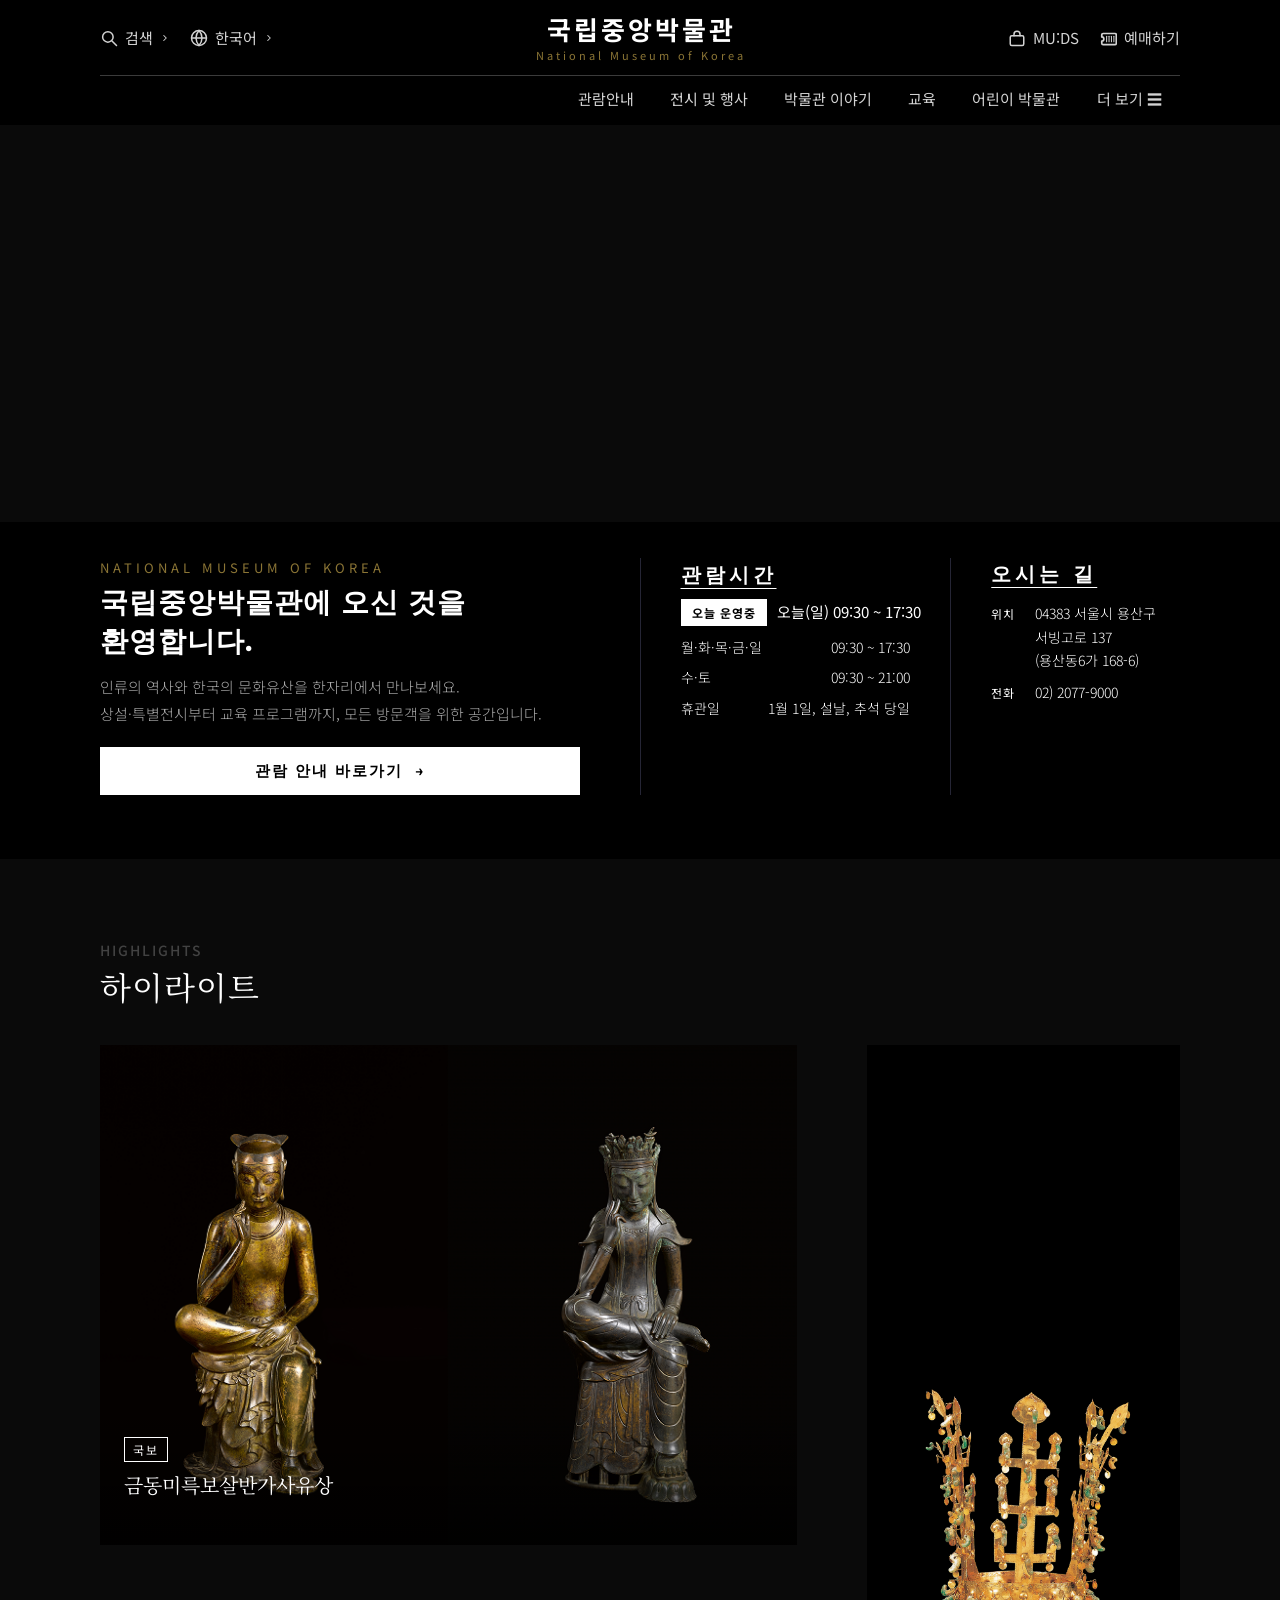
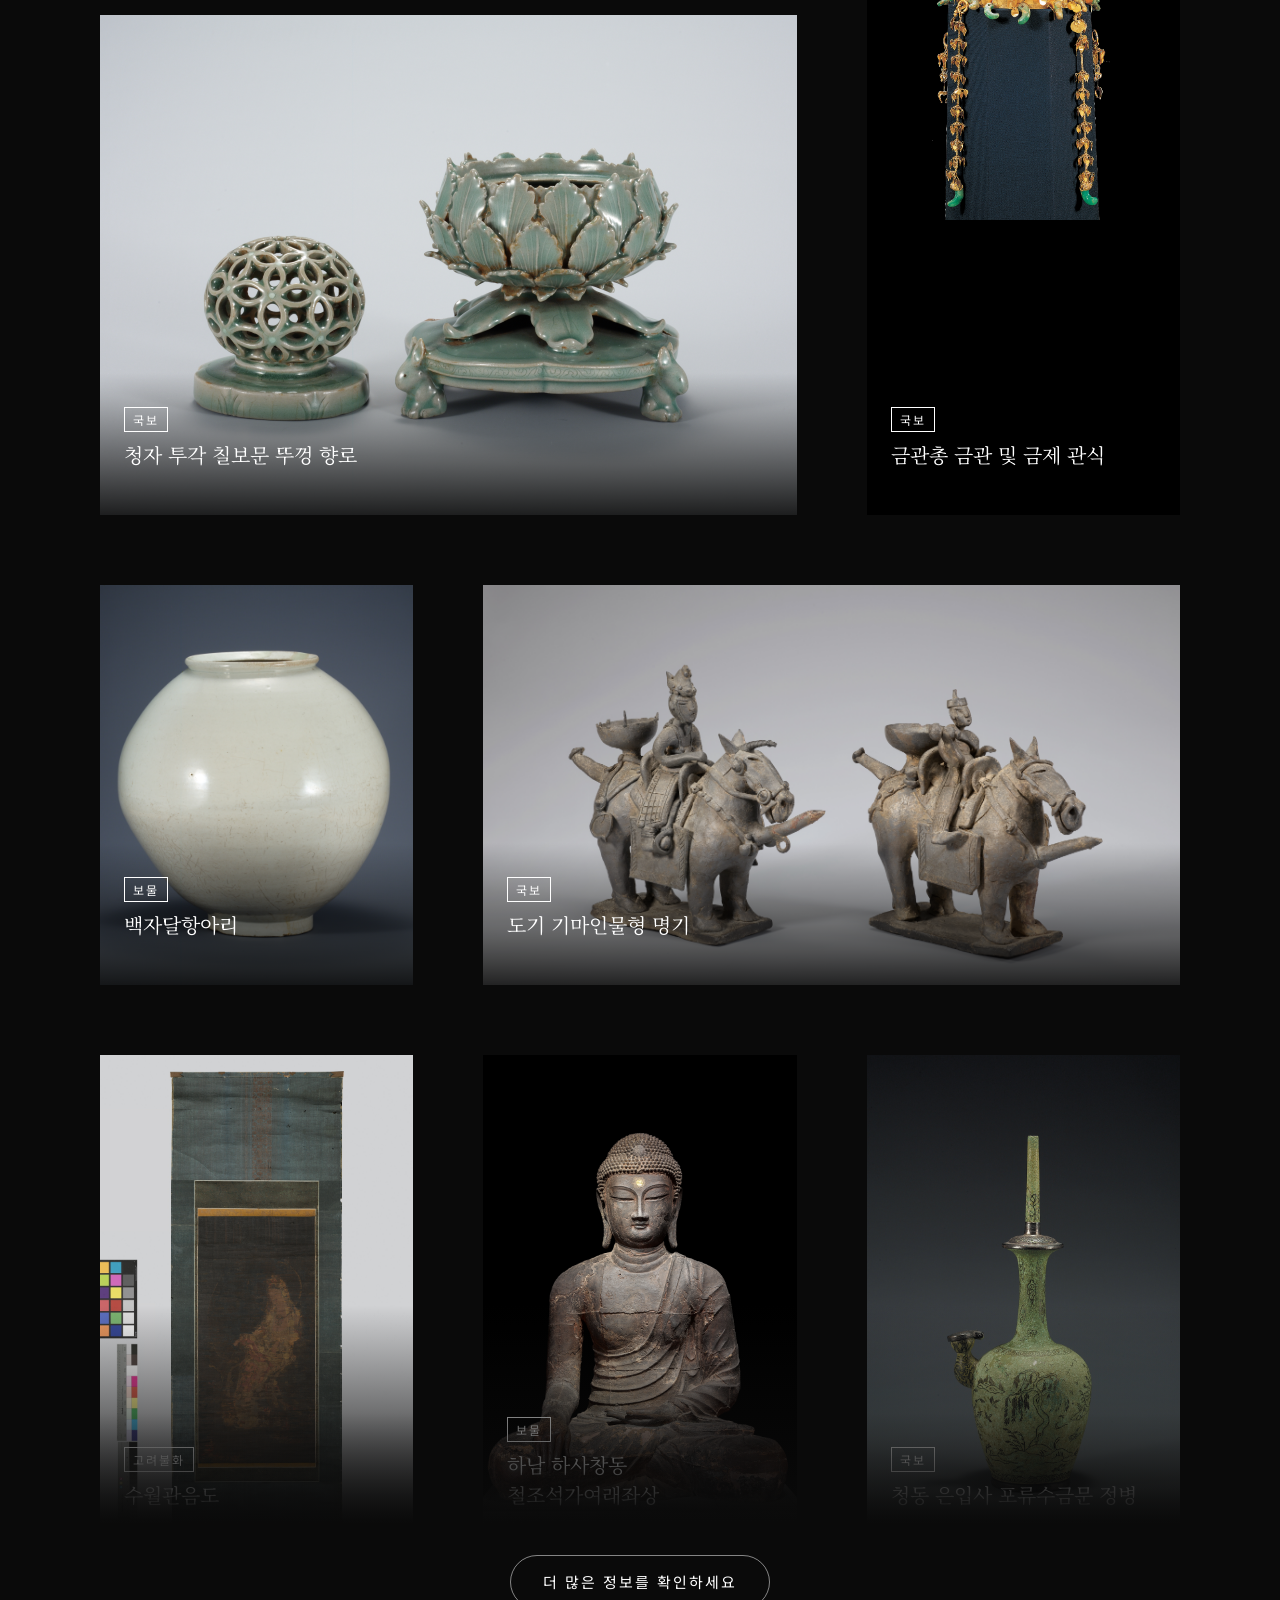
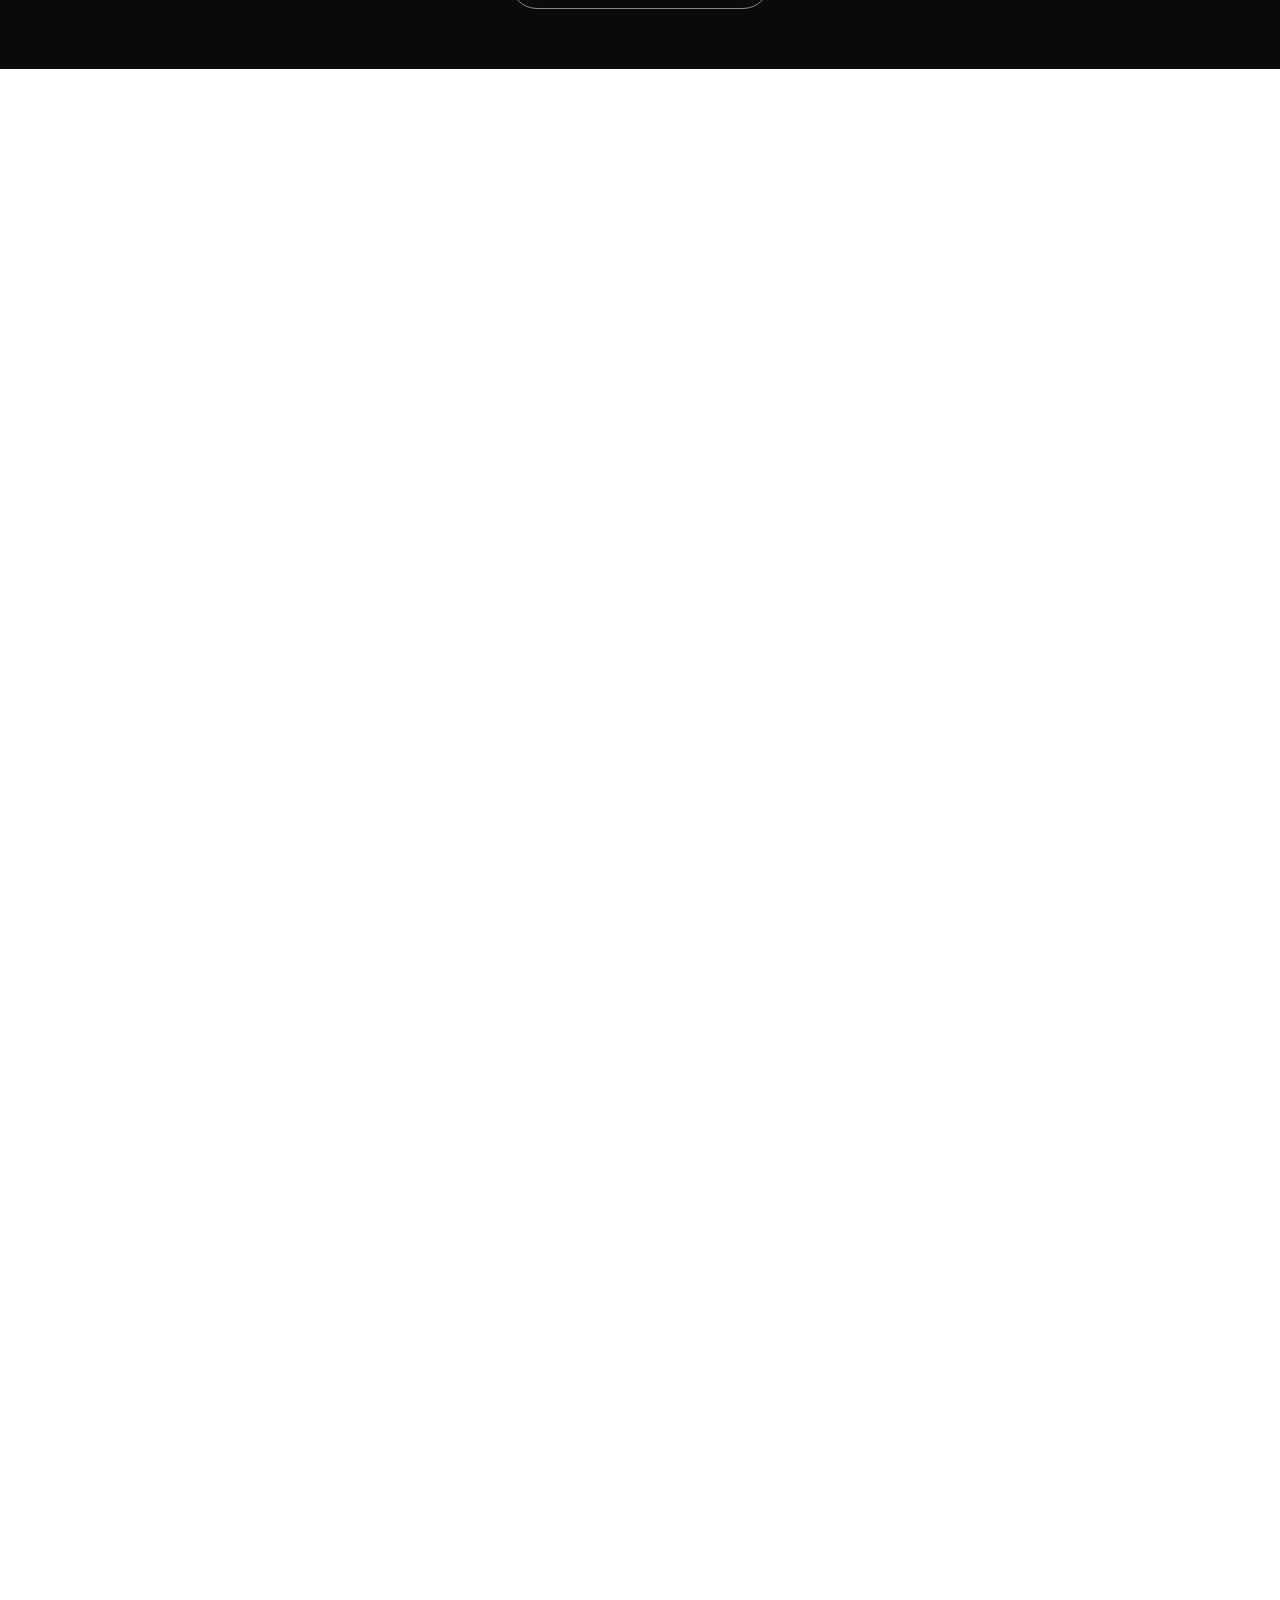
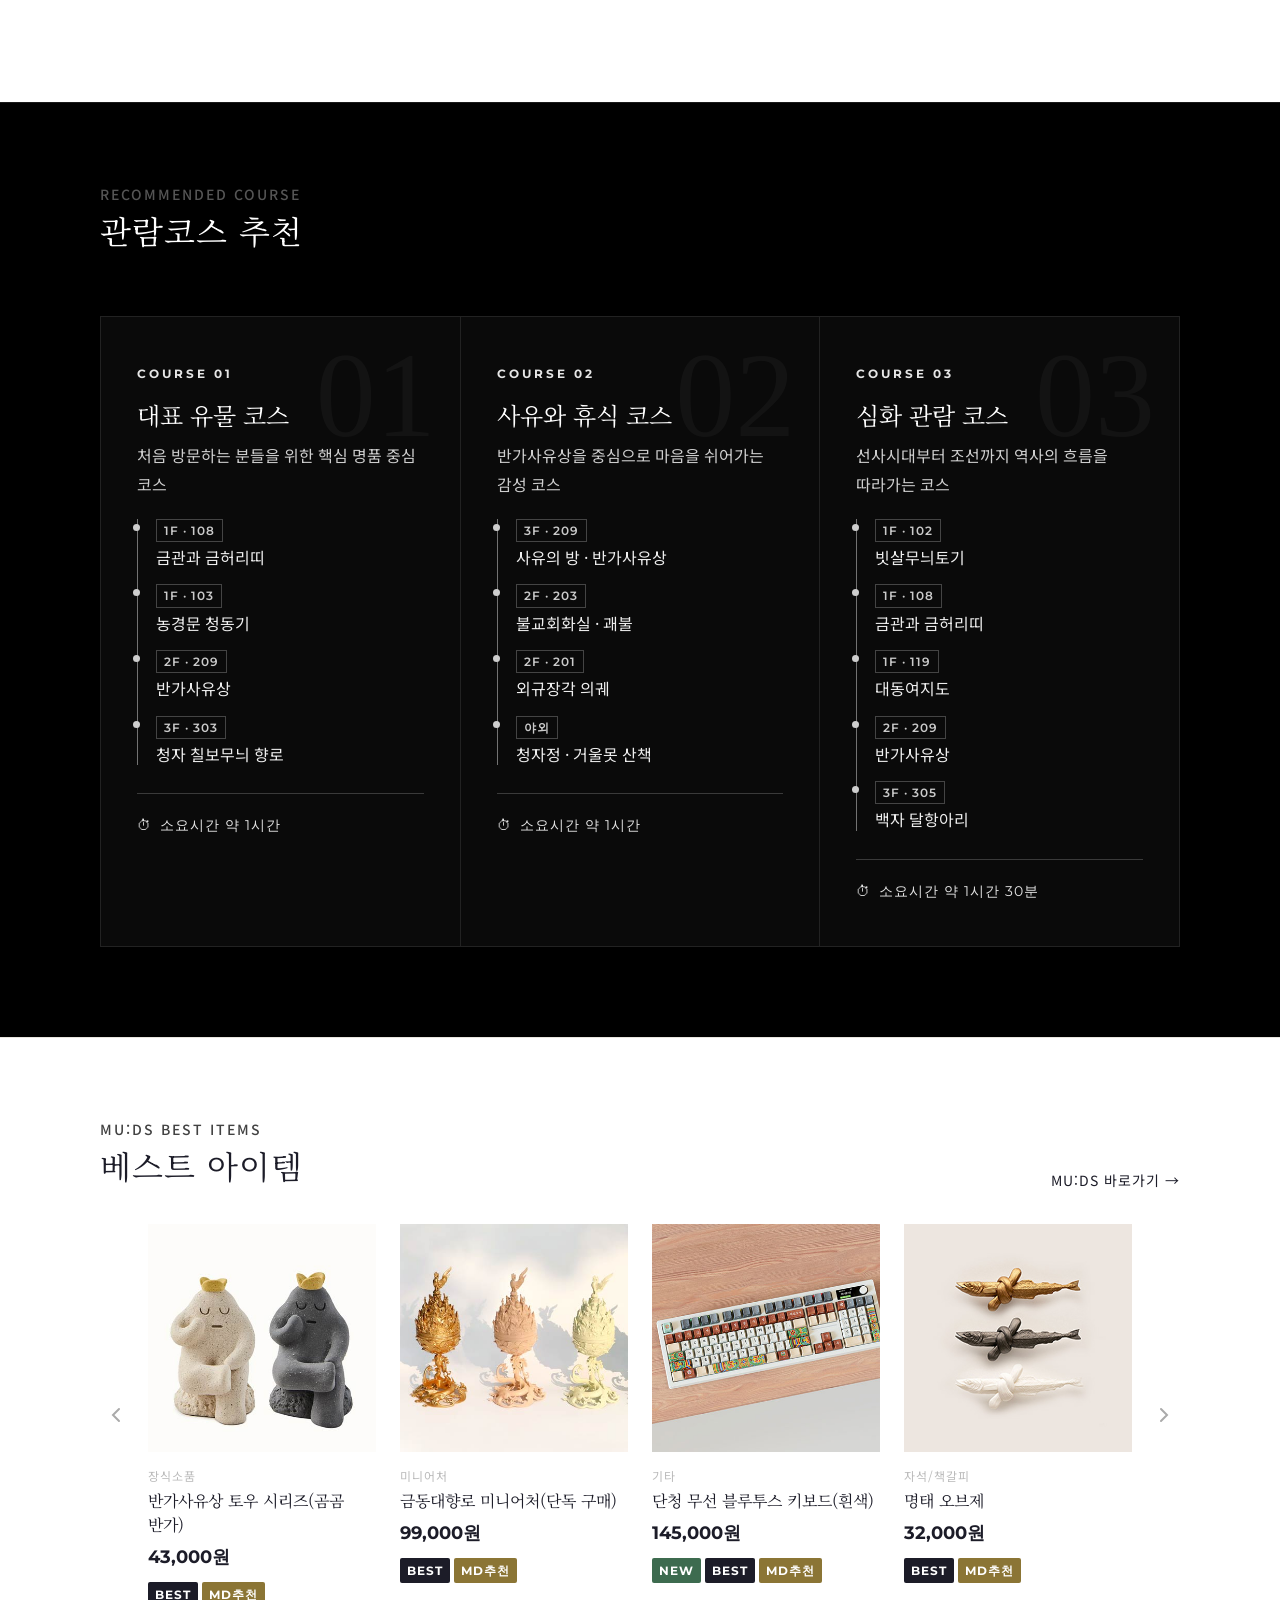
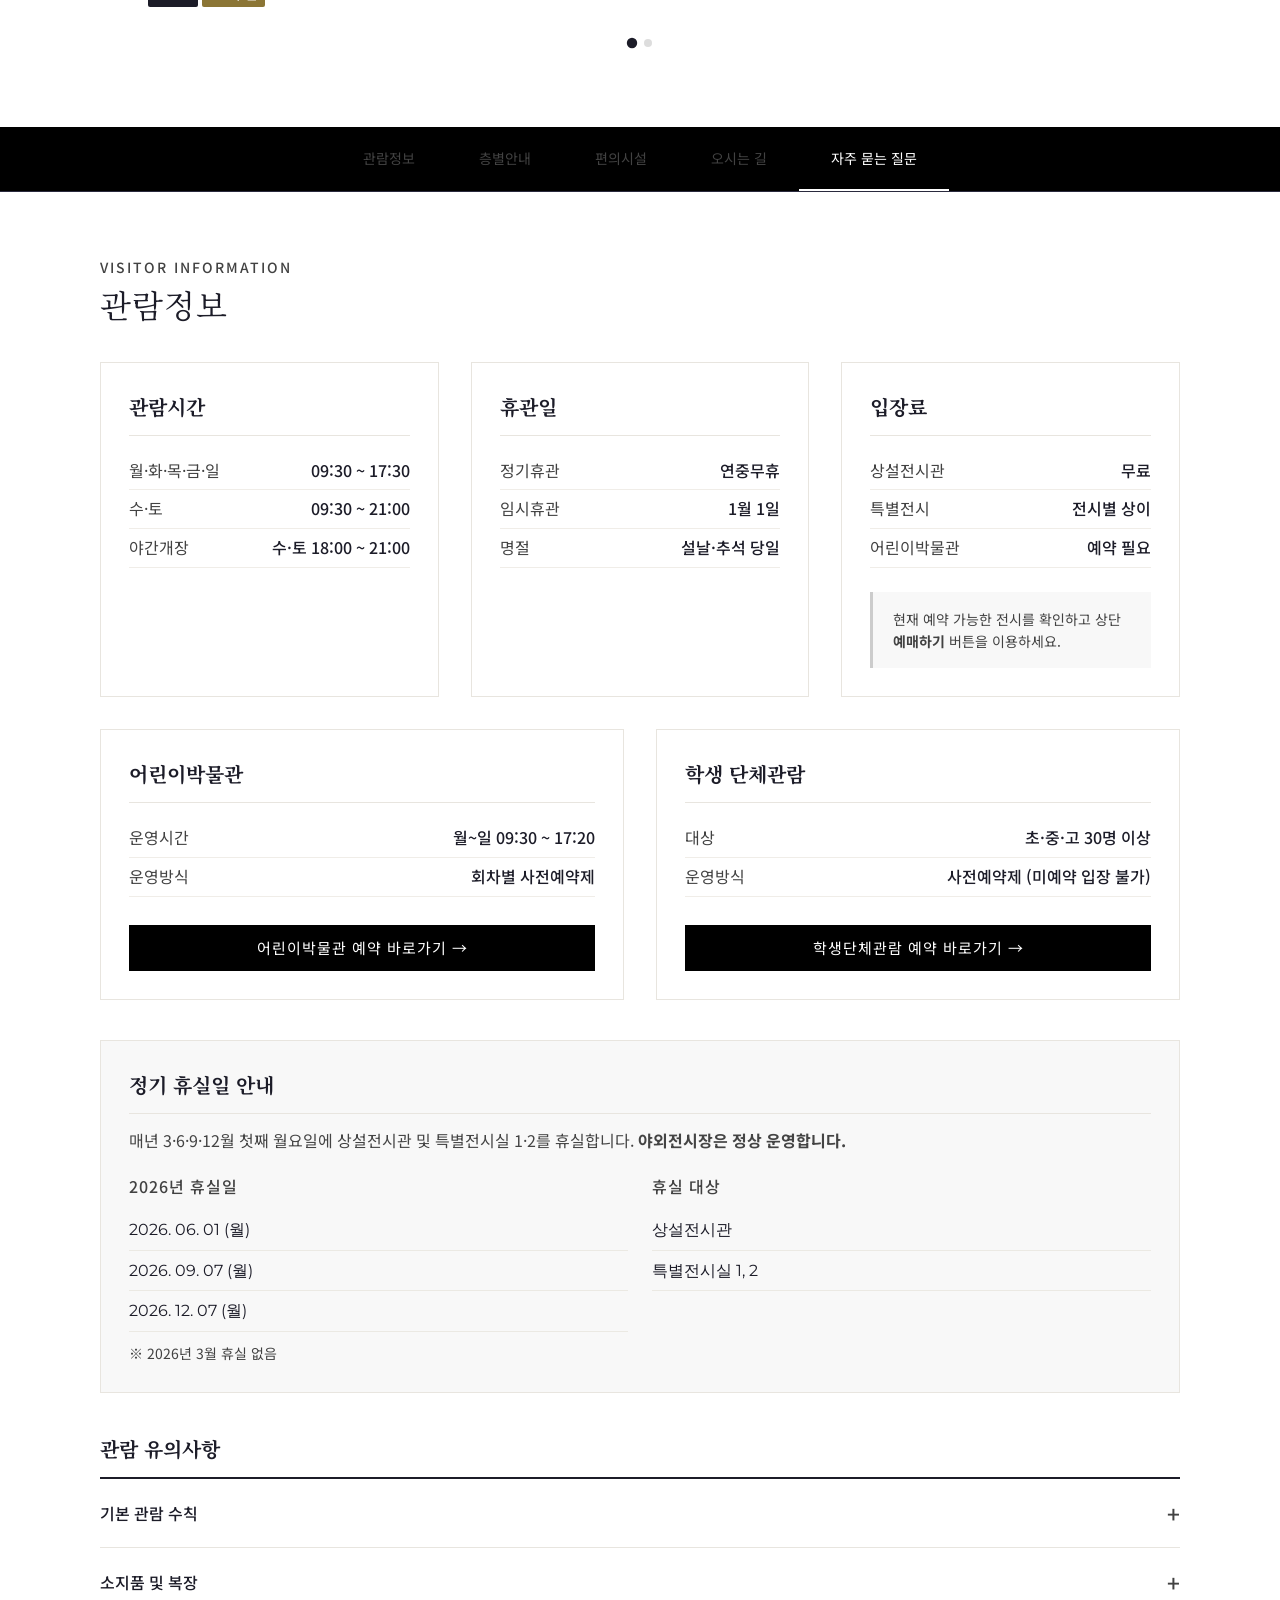
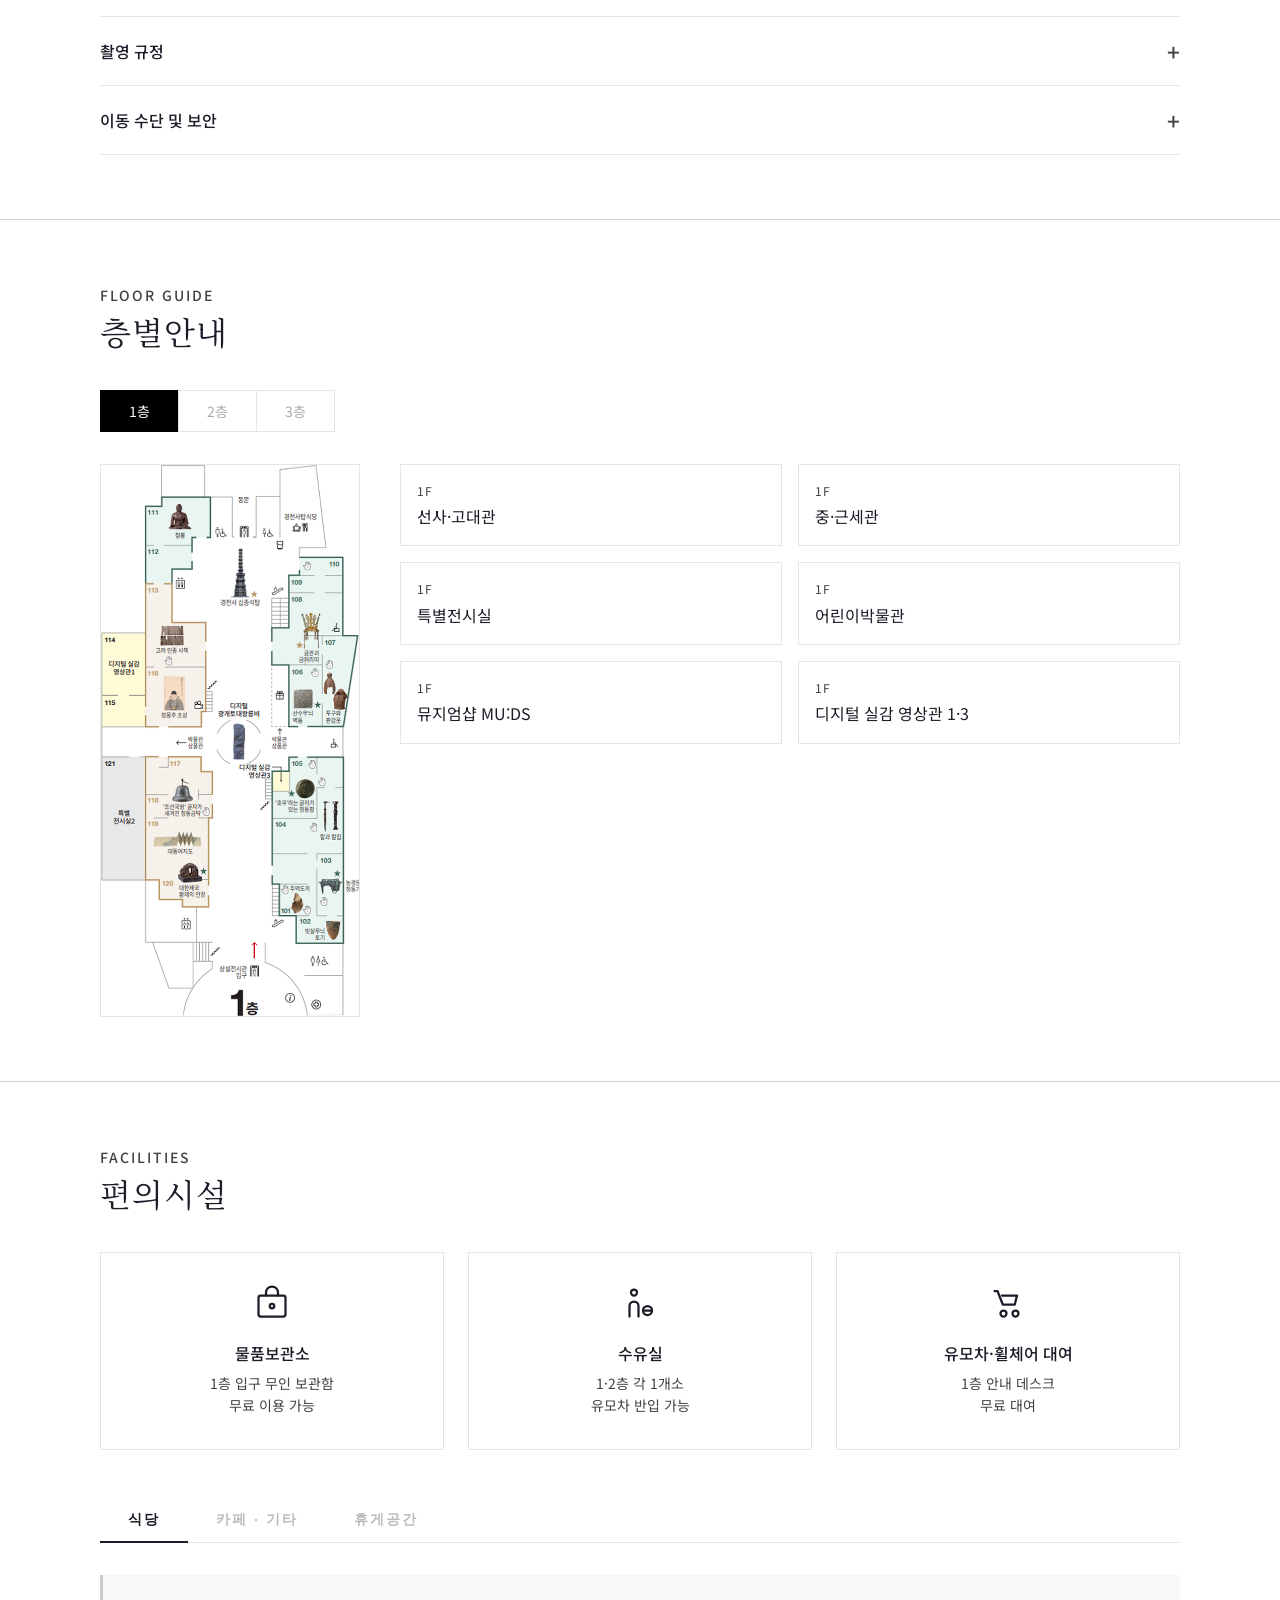
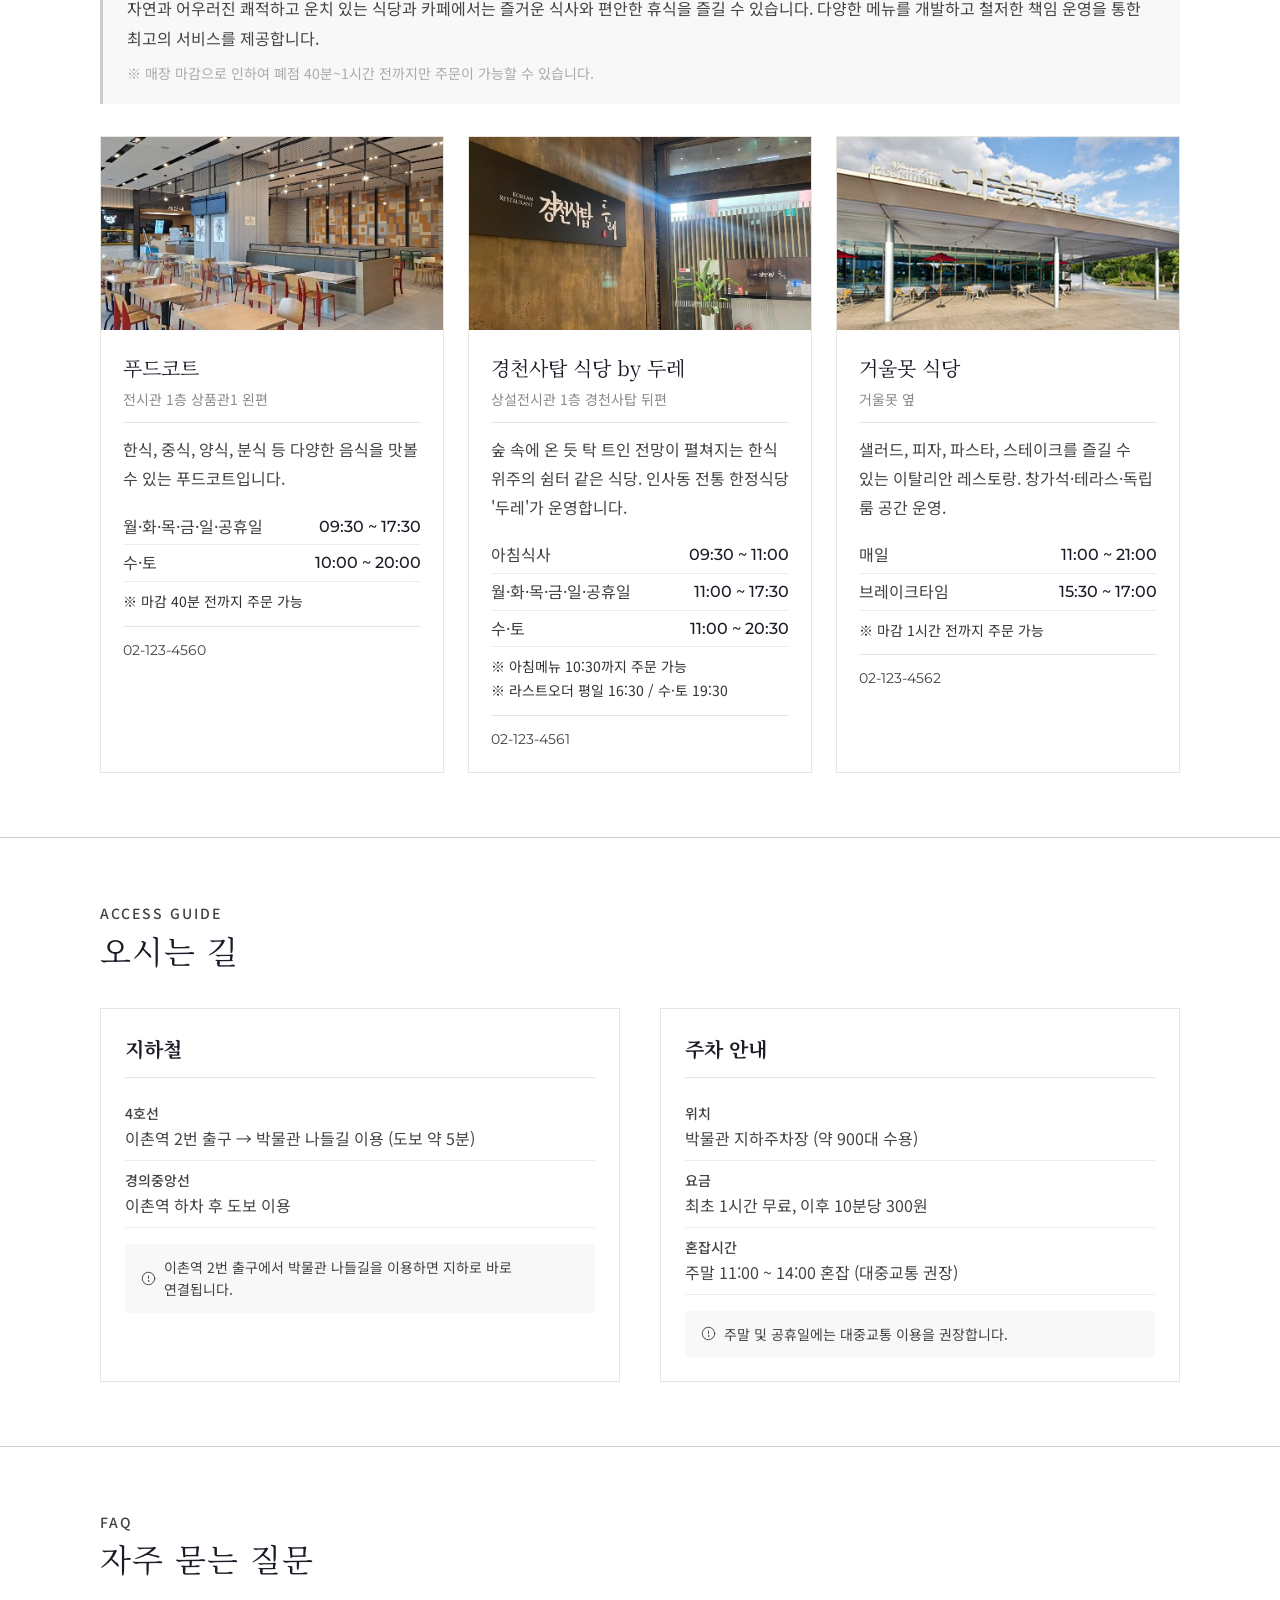
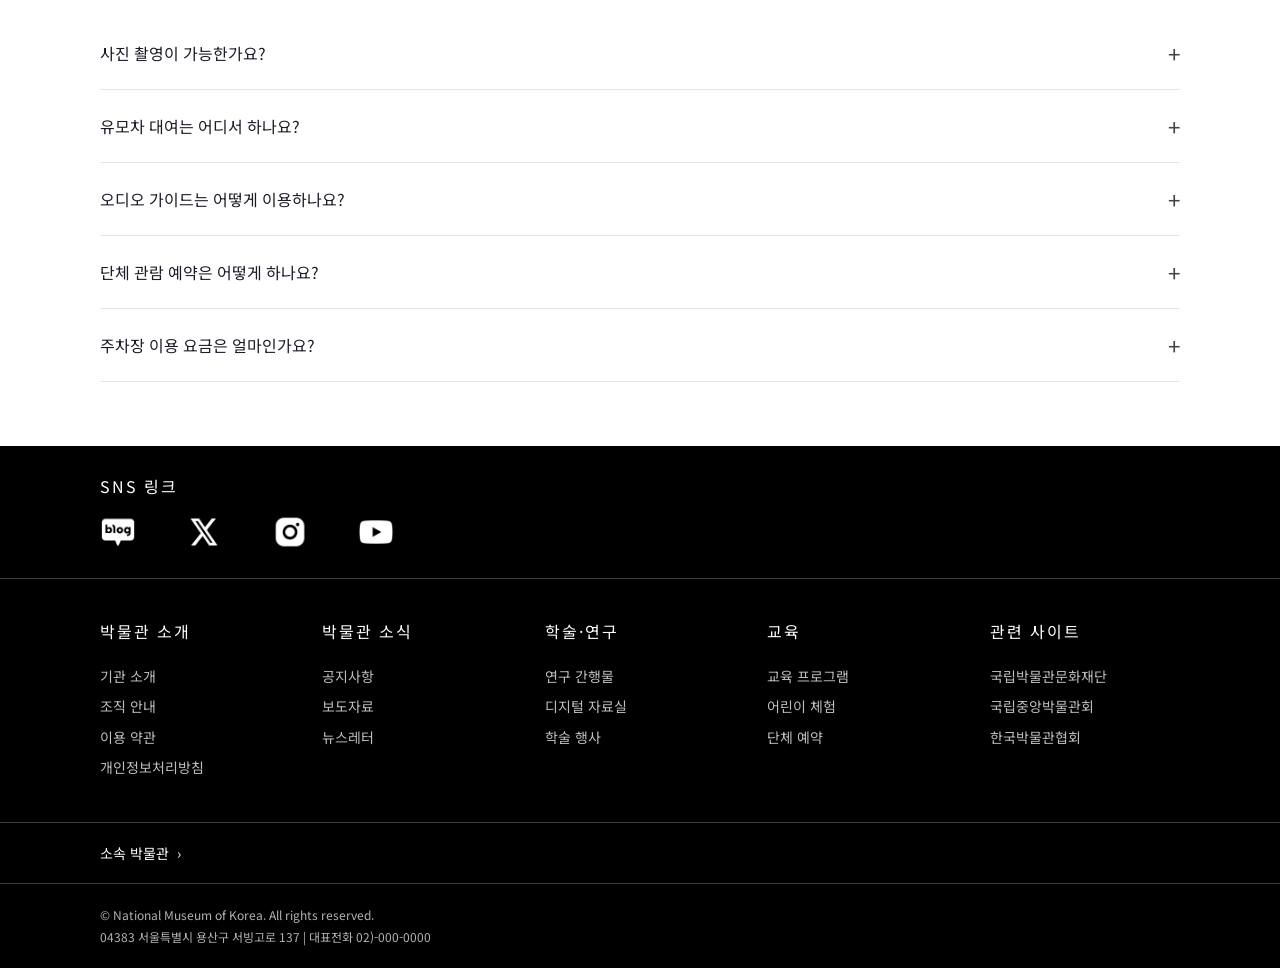
==== index.html @ 4435ba7a "html 파일명 index로 변경" ====
<!DOCTYPE html>
<html lang="ko">
<head>
  <meta charset="UTF-8" />
  <meta name="viewport" content="width=device-width, initial-scale=1.0" />
  <title>국립중앙박물관 - National Museum of Korea</title>
  <link rel="preconnect" href="https://fonts.googleapis.com" />
  <link rel="preconnect" href="https://fonts.gstatic.com" crossorigin />
  <link href="https://fonts.googleapis.com/css2?family=Noto+Serif+KR:wght@300;400;500;600&family=Noto+Sans+KR:wght@300;400;500;700&family=Montserrat:wght@300;400;600;700&display=swap" rel="stylesheet" />
  <link rel="stylesheet" href="css/style.css" />
</head>
<body>

<!-- ===== HEADER ===== -->
<header class="site-header" id="siteHeader">
  <div class="header-util">
    <div class="header-util__left">
      <button class="util-btn util-btn--combined" id="combinedMenuBtn"
              aria-label="검색 및 메뉴" onclick="toggleMegaMenu()">
        <svg class="combined-icon--default" viewBox="0 0 56 46"
             fill="none" stroke="currentColor" stroke-width="5"
             stroke-linecap="round" stroke-linejoin="round" aria-hidden="true">
          <line x1="6" y1="12" x2="20" y2="12"/>
          <line x1="6" y1="23" x2="20" y2="23"/>
          <line x1="6" y1="35" x2="25" y2="35"/>
          <circle cx="38" cy="18" r="11"/>
          <line x1="46" y1="26" x2="56" y2="36"/>
        </svg>
        <svg class="combined-icon--close" viewBox="0 0 24 24"
             fill="none" stroke="currentColor" stroke-width="2.5"
             stroke-linecap="round" aria-hidden="true">
          <line x1="4"  y1="4"  x2="20" y2="20"/>
          <line x1="20" y1="4"  x2="4"  y2="20"/>
        </svg>
      </button>
      <button class="util-btn util-btn--desktop-only" aria-label="검색" onclick="toggleSearch()">
        <svg class="util-icon" viewBox="0 0 24 24" fill="none" stroke="currentColor" stroke-width="2" stroke-linecap="round" aria-hidden="true">
          <circle cx="10.5" cy="10.5" r="7"/>
          <line x1="16" y1="16" x2="22" y2="22"/>
        </svg>
        <span>검색</span>
        <svg class="util-arrow" viewBox="0 0 24 24" fill="none" stroke="currentColor" stroke-width="2.5" stroke-linecap="round" stroke-linejoin="round" aria-hidden="true">
          <polyline points="9 18 15 12 9 6"/>
        </svg>
      </button>
      <div class="lang-wrap">
        <button class="util-btn" aria-label="언어 선택" onclick="toggleLang()">
          <svg class="util-icon" viewBox="0 0 24 24" fill="none" stroke="currentColor" stroke-width="2" aria-hidden="true">
            <circle cx="12" cy="12" r="10"/>
            <line x1="2" y1="12" x2="22" y2="12"/>
            <path d="M12 2a15.3 15.3 0 0 1 4 10 15.3 15.3 0 0 1-4 10 15.3 15.3 0 0 1-4-10 15.3 15.3 0 0 1 4-10z"/>
          </svg>
          <span>한국어</span>
          <svg class="util-arrow util-arrow--down" viewBox="0 0 24 24" fill="none" stroke="currentColor" stroke-width="2.5" stroke-linecap="round" stroke-linejoin="round" aria-hidden="true">
            <polyline points="9 18 15 12 9 6"/>
          </svg>
        </button>
        <div class="lang-dropdown" id="langDropdown" role="menu">
          <a href="#" role="menuitem">한국어</a>
          <a href="#" role="menuitem">English</a>
          <a href="#" role="menuitem">日本語</a>
          <a href="#" role="menuitem">中文</a>
        </div>
      </div>
    </div>
    <div class="header-util__center">
      <a href="main.html" class="site-logo" aria-label="국립중앙박물관 홈으로">
        <div class="site-logo__kr">국립중앙박물관</div>
        <div class="site-logo__en">National Museum of Korea</div>
      </a>
    </div>
    <div class="header-util__right">
      <a href="#" class="util-btn util-shop" aria-label="뮤지엄샵 MU:DS">
        <svg class="util-icon" viewBox="0 0 24 24" fill="none" stroke="currentColor" stroke-width="2" stroke-linecap="round" stroke-linejoin="round" aria-hidden="true">
          <rect x="3" y="9" width="18" height="13" rx="2"/>
          <path d="M8 9V7a4 4 0 0 1 8 0v2"/>
        </svg>
        <span>MU:DS</span>
      </a>
      <a href="#" class="util-btn util-ticket" aria-label="예매하기">
        <svg class="util-icon" viewBox="0 0 26 15" fill="none" stroke="currentColor" stroke-width="1.5" stroke-linecap="round" stroke-linejoin="round" aria-hidden="true">
          <path d="M6 1h17a2 2 0 0 1 2 2v12a2 2 0 0 1-2 2H6a2 2 0 0 1-2-2v-3a3 3 0 0 0 0-6V3a2 2 0 0 1 2-2z" stroke-width="2.5"/>
          <line x1="11" y1="5" x2="11" y2="13"/>
          <line x1="14.5" y1="5" x2="14.5" y2="13"/>
          <line x1="18" y1="5" x2="18" y2="13"/>
          <line x1="21.5" y1="5" x2="21.5" y2="13"/>
        </svg>
        <span>예매하기</span>
      </a>
    </div>
  </div>
  <nav class="header-nav" aria-label="주요 메뉴">
    <ul class="nav-list" role="menubar">
      <li class="nav-list__item" role="none"><a href="#" role="menuitem">관람안내</a></li>
      <li class="nav-list__item" role="none"><a href="#" role="menuitem">전시 및 행사</a></li>
      <li class="nav-list__item" role="none"><a href="#" role="menuitem">박물관 이야기</a></li>
      <li class="nav-list__item" role="none"><a href="#" role="menuitem">교육</a></li>
      <li class="nav-list__item" role="none"><a href="#" role="menuitem">어린이 박물관</a></li>
      <li class="nav-list__item nav-list__item--toggle" role="none">
        <a href="#" id="menuToggle" role="menuitem" onclick="toggleMegaMenu(); return false;">더 보기 ☰</a>
      </li>
    </ul>
  </nav>
</header>

<div class="search-bar" id="searchBar">
  <div class="search-bar__inner">
    <input type="text" class="search-bar__input" placeholder="검색어를 입력하세요." />
    <button class="search-bar__icon" aria-label="검색 실행">
      <svg viewBox="0 0 24 24" fill="none" stroke="currentColor" stroke-width="2" stroke-linecap="round">
        <circle cx="10.5" cy="10.5" r="7"/><line x1="16" y1="16" x2="22" y2="22"/>
      </svg>
    </button>
  </div>
  <button class="search-bar__close" onclick="closeSearch()" aria-label="검색 닫기">✕</button>
</div>
<div class="search-overlay" id="searchOverlay" onclick="closeSearch()"></div>

<!-- ===== 전체메뉴 패널 ===== -->
<div class="mega-menu" id="megaMenu" aria-hidden="true">
  <div class="mega-menu__inner">
    <div class="mega-menu__search-wrap">
      <div class="mega-menu__search-inner">
        <input type="text" class="mega-menu__search-input" placeholder="검색어를 입력하세요." />
        <button class="mega-menu__search-btn" aria-label="검색 실행">
          <svg viewBox="0 0 24 24" fill="none" stroke="currentColor" stroke-width="2" stroke-linecap="round">
            <circle cx="10.5" cy="10.5" r="7"/><line x1="16" y1="16" x2="22" y2="22"/>
          </svg>
        </button>
      </div>
    </div>
    <div class="mega-menu__main">
      <div class="mega-menu__col">
        <p class="mega-menu__col-title" onclick="toggleMegaCol(this)">관람 <span class="mega-menu__col-arrow">›</span></p>
        <ul class="mega-menu__list">
          <li><a href="#">관람안내</a></li><li><a href="#">전시해설 · 예약하기</a></li>
          <li><a href="#">관람 · 편의시설</a></li><li><a href="#">접근성 안내</a></li><li><a href="#">오시는 길</a></li>
        </ul>
      </div>
      <div class="mega-menu__col">
        <p class="mega-menu__col-title" onclick="toggleMegaCol(this)">전시 · 소장품 <span class="mega-menu__col-arrow">›</span></p>
        <ul class="mega-menu__list">
          <li><a href="#">상설전시</a></li><li><a href="#">특별전시</a></li>
          <li><a href="#">디지털 실감 영상관</a></li><li><a href="#">온라인 전시관</a></li><li><a href="#">소장품 검색</a></li>
        </ul>
      </div>
      <div class="mega-menu__col">
        <p class="mega-menu__col-title" onclick="toggleMegaCol(this)">교육 · 행사 <span class="mega-menu__col-arrow">›</span></p>
        <ul class="mega-menu__list">
          <li><a href="#">교육 프로그램</a></li><li><a href="#">전문교육</a></li>
          <li><a href="#">공연 · 문화행사</a></li><li><a href="#">어린이 박물관</a></li>
        </ul>
      </div>
      <div class="mega-menu__col">
        <p class="mega-menu__col-title" onclick="toggleMegaCol(this)">박물관 안내 <span class="mega-menu__col-arrow">›</span></p>
        <ul class="mega-menu__list">
          <li><a href="#">박물관 소개</a></li><li><a href="#">박물관 소식</a></li>
          <li><a href="#">공지사항</a></li><li><a href="#">학술행사</a></li>
          <li><a href="#">정기간행물</a></li><li><a href="#">도서관</a></li>
        </ul>
      </div>
    </div>
  </div>
</div>

<div class="header-spacer" aria-hidden="true"></div>

<!-- ===== MAIN ===== -->
<main>

  <!-- 섹션 1: 히어로 -->
  <section class="hero" id="hero" aria-label="박물관 소개">
    <div class="hero__video-wrap">
      <video autoplay loop muted playsinline>
        <source src="video/museum.mp4" type="video/mp4">
      </video>
      <div class="hero__video-overlay"></div>
    </div>
    <div class="hero__info">
      <div class="hero__welcome">
        <div class="hero__welcome-body">
          <p class="hero__welcome-sub">NATIONAL MUSEUM OF KOREA</p>
          <h1 class="hero__welcome-title">국립중앙박물관에 오신 것을 환영합니다.</h1>
          <p class="hero__welcome-desc">인류의 역사와 한국의 문화유산을 한자리에서 만나보세요.<br>상설·특별전시부터 교육 프로그램까지, 모든 방문객을 위한 공간입니다.</p>
        </div>
        <a href="#visitInfo" class="hero__welcome-btn">관람 안내 바로가기 &nbsp;→</a>
      </div>
      <div class="hero__divider" aria-hidden="true"></div>
      <div class="hero__right">
        <div class="hero__tabs">
          <button class="hero__tab active" onclick="switchHeroTab(this, 'heroHours')">관람시간</button>
          <button class="hero__tab" onclick="switchHeroTab(this, 'heroAccess')">오시는 길</button>
        </div>
        <div class="hero__hours-wrap active" id="heroHours">
          <a class="hero__info-label" href="#visitInfo" onclick="scrollToSection('visitInfo'); return false;">관람시간</a>
          <div class="hero__hours-today">
            <span class="hero__open-badge">오늘 운영중</span>
            <span class="hero__hours-today-text">오늘(수) 09:30 ~ 21:00</span>
          </div>
          <ul class="hero__hours-list">
            <li class="hero__hours-item"><span>월·화·목·금·일</span><span>09:30 ~ 17:30</span></li>
            <li class="hero__hours-item"><span>수·토</span><span>09:30 ~ 21:00</span></li>
            <li class="hero__hours-item"><span>휴관일</span><span>1월 1일, 설날, 추석 당일</span></li>
          </ul>
        </div>
        <div class="hero__section-divider"></div>
        <div class="hero__access" id="heroAccess">
          <a class="hero__info-label" href="#accessSection" onclick="scrollToSection('accessSection'); return false;">오시는 길</a>
          <ul class="hero__access-list">
            <li class="hero__access-item">
              <span class="hero__access-label">위치</span>
              <span class="hero__access-text">04383 서울시 용산구 서빙고로 137<br>(용산동6가 168-6)</span>
            </li>
            <li class="hero__access-item">
              <span class="hero__access-label">전화</span>
              <span class="hero__access-text">02) 2077-9000</span>
            </li>
          </ul>
        </div>
      </div>
    </div>
  </section>

  <!-- 섹션 2: 하이라이트 -->
  <section class="highlights fade-in" id="highlights" aria-label="하이라이트">
    <div class="section-header">
      <div>
        <p class="section-subtitle">HIGHLIGHTS</p>
        <h2 class="section-title">하이라이트</h2>
      </div>
    </div>
    <div class="highlights__grid">
      <article class="highlight-card highlight-card--big"><div class="highlight-card__img"><img src="img/highlight-01-maitreya.png" alt="금동미륵보살반가사유상"></div><div class="highlight-card__body"><span class="highlight-card__badge">국보</span><h3 class="highlight-card__name">금동미륵보살반가사유상</h3><p class="highlight-card__desc">영원한 사유의 순간, 미소 속에 깃든 천 년의 침묵</p></div></article>
      <article class="highlight-card"><div class="highlight-card__img"><img src="img/highlight-02-gold-crown.jpg" alt="금관총 금관 및 금제 관식"></div><div class="highlight-card__body"><span class="highlight-card__badge">국보</span><h3 class="highlight-card__name">금관총 금관 및 금제 관식</h3><p class="highlight-card__desc">신라 왕족의 영화, 황금빛으로 되살아나다</p></div></article>
      <article class="highlight-card"><div class="highlight-card__img"><img src="img/highlight-03-celadon-incense.jpg" alt="청자 투각 칠보문 뚜껑 향로"></div><div class="highlight-card__body"><span class="highlight-card__badge">국보</span><h3 class="highlight-card__name">청자 투각 칠보문 뚜껑 향로</h3><p class="highlight-card__desc">천 년을 버텨온 고려 비색의 아름다움</p></div></article>
      <article class="highlight-card"><div class="highlight-card__img"><img src="img/highlight-04-moon-jar.jpg" alt="백자달항아리"></div><div class="highlight-card__body"><span class="highlight-card__badge">보물</span><h3 class="highlight-card__name">백자달항아리</h3><p class="highlight-card__desc">넉넉한 여백 속에 담긴 조선의 미학</p></div></article>
      <article class="highlight-card highlight-card--wide"><div class="highlight-card__img"><img src="img/highlight-05-horse-rider.jpg" alt="도기 기마인물형 명기"></div><div class="highlight-card__body"><span class="highlight-card__badge">국보</span><h3 class="highlight-card__name">도기 기마인물형 명기</h3><p class="highlight-card__desc">천오백 년 전 신라인이 빚어낸, 달리는 말 위의 이야기</p></div></article>
      <article class="highlight-card"><div class="highlight-card__img"><img src="img/highlight-06-gwaneum.jpg" alt="수월관음도"></div><div class="highlight-card__body"><span class="highlight-card__badge">고려불화</span><h3 class="highlight-card__name">수월관음도</h3><p class="highlight-card__desc">물 위에 드리운 자비, 고려 불화의 절정</p></div></article>
      <article class="highlight-card"><div class="highlight-card__img"><img src="img/highlight-07-iron-buddha.jpg" alt="하남 하사창동 철조석가여래좌상"></div><div class="highlight-card__body"><span class="highlight-card__badge">보물</span><h3 class="highlight-card__name">하남 하사창동 철조석가여래좌상</h3><p class="highlight-card__desc">철의 무게로 새긴 고요한 깨달음</p></div></article>
      <article class="highlight-card"><div class="highlight-card__img"><img src="img/highlight-08-bronze-ewer.jpg" alt="청동 은입사 포류수금문 정병"></div><div class="highlight-card__body"><span class="highlight-card__badge">국보</span><h3 class="highlight-card__name">청동 은입사 포류수금문 정병</h3><p class="highlight-card__desc">은빛 선율로 새긴 고려 장인의 숨결</p></div></article>
    </div>
    <div class="highlights__cta">
      <a href="#" class="highlights__cta-btn">더 많은 정보를 확인하세요</a>
    </div>
  </section>


  <!-- ===== 섹션 3: 전시 및 행사 ===== -->
  <section class="exhibition fade-in" id="exhibition" aria-label="전시 및 행사">
    <div class="section-header">
      <div>
        <p class="section-subtitle">EXHIBITION &amp; EVENTS</p>
        <h2 class="section-title">전시 및 행사</h2>
      </div>
      <a href="#" class="section-more">모든 전시 및 행사 확인하기 →</a>
    </div>
    <div class="exhibition__tabs" role="tablist">
      <button class="exhibition__tab active" role="tab" onclick="switchExhibitionTab(this, 'special')">특별전시</button>
      <button class="exhibition__tab" role="tab" onclick="switchExhibitionTab(this, 'permanent')">상설전시</button>
    </div>
    <div class="exhi-slider" id="exhiSlider">
      <div class="exhi-slider__stage">
        <button class="exhi-slider__btn exhi-slider__btn--prev" onclick="moveSlide(-1)" aria-label="이전 전시">
          <svg viewBox="0 0 24 24" fill="none" stroke="currentColor" stroke-width="2.5" stroke-linecap="round"><polyline points="15 18 9 12 15 6"/></svg>
        </button>
        <div class="exhi-slider__img-wrap">
          <picture>
            <source media="(max-width: 768px)" srcset="img/exhibition-01-kimhongdo-mobile.png">
            <img class="exhi-slider__img active" data-type="special" src="img/exhibition-01-kimhongdo.jpg" alt="단원 김홍도, 시대를 그리다">
          </picture>
          <picture>
            <source media="(max-width: 768px)" srcset="img/exhibition-02-bongjeongsa-mobile.png">
            <img class="exhi-slider__img" data-type="special" src="img/exhibition-02-bongjeongsa.jpg" alt="안동 봉정사 괘불">
          </picture>
          <picture>
            <source media="(max-width: 768px)" srcset="img/exhibition-03-beauty-mobile.png">
            <img class="exhi-slider__img" data-type="permanent" src="img/exhibition-03-beauty.jpg" alt="아름다움을 나누는 마음">
          </picture>
          <picture>
            <source media="(max-width: 768px)" srcset="img/exhibition-06-seohwagwan-mobile.jpg">
            <img class="exhi-slider__img" data-type="permanent" src="img/exhibition-06-seohwagwan.jpg" alt="서화관 상설전시">
          </picture>
          <div class="exhi-slider__dots" id="exhiDots"></div>
        </div>
        <button class="exhi-slider__btn exhi-slider__btn--next" onclick="moveSlide(1)" aria-label="다음 전시">
          <svg viewBox="0 0 24 24" fill="none" stroke="currentColor" stroke-width="2.5" stroke-linecap="round"><polyline points="9 18 15 12 9 6"/></svg>
        </button>
      </div>
      <div class="exhi-slide-text active" data-type="special">
        <span class="exhi-slide__tag">특별전시</span>
        <h3 class="exhi-slide__title">단원 김홍도, 시대를 그리다</h3>
        <p class="exhi-slide__place">상설전시관 서화실 회화 2실</p>
        <p class="exhi-slide__date">2026. 05. 04 — 2026. 08. 02</p>
        <p class="exhi-slide__desc">김홍도의 예술 세계를 집약적으로 조명하는 전시. 단원풍속도첩을 비롯한 대표작들을 한자리에서 만나보세요.</p>
        <a href="#" class="exhi-slide__link">자세히 보기 →</a>
      </div>
      <div class="exhi-slide-text" data-type="special">
        <span class="exhi-slide__tag">특별전시</span>
        <h3 class="exhi-slide__title">깨달음으로 이끄는 부처, 안동 봉정사 괘불</h3>
        <p class="exhi-slide__place">서화관 2층 불교회화실</p>
        <p class="exhi-slide__date">2026. 04. 07 — 2026. 06. 21</p>
        <p class="exhi-slide__desc">국립중앙박물관이 개최하는 스무 번째 괘불전. 보물 안동 봉정사 괘불과 괘불함을 특별 공개합니다.</p>
        <a href="#" class="exhi-slide__link">자세히 보기 →</a>
      </div>
      <div class="exhi-slide-text" data-type="permanent">
        <span class="exhi-slide__tag">기증유물전</span>
        <h3 class="exhi-slide__title">아름다움을 나누는 마음</h3>
        <p class="exhi-slide__place">상설전시관 기증 4실</p>
        <p class="exhi-slide__date">2026. 04. 20 — 2026. 07. 19</p>
        <p class="exhi-slide__desc">박물관에 새롭게 들어온 최신 기증 문화유산을 특별 공개. 이한철의 이유원 초상 등 9건을 선보입니다.</p>
        <a href="#" class="exhi-slide__link">자세히 보기 →</a>
      </div>
      <div class="exhi-slide-text" data-type="permanent">
        <span class="exhi-slide__tag">상설전시</span>
        <h3 class="exhi-slide__title">서화관 — 한국 전통 미술의 정수</h3>
        <p class="exhi-slide__place">서화관 북쪽 전시공간</p>
        <p class="exhi-slide__date">상시 운영</p>
        <p class="exhi-slide__desc">외규장각 의궤를 비롯해 각 시기의 특징을 잘 대변하는 명품을 서화, 불교회화, 목칠공예 주제에 따라 전시하여 수준 높은 우리 전통 미술을 일목요연하게 감상할 수 있습니다.</p>
        <a href="#" class="exhi-slide__link">자세히 보기 →</a>
      </div>
    </div>
    <div class="exhi-events-header">
      <span class="exhi-events-label">행사 · 이벤트</span>
    </div>
    <div class="exhi-events">
      <article class="exhi-event-card">
        <div class="exhi-event-card__img">
          <img src="img/exhibition-04-kakao.png" alt="카카오프렌즈와 국중박에서 보물찾기 이벤트">
          <div class="exhi-event-card__overlay" aria-hidden="true"></div>
        </div>
        <div class="exhi-event-card__body">
          <span class="exhi-event-card__tag">행사 · 이벤트</span>
          <h3 class="exhi-event-card__title">카카오프렌즈와 국중박에서 보물찾기 하는 법</h3>
          <p class="exhi-event-card__place">전시관 QR 스탬프 투어</p>
          <p class="exhi-event-card__date">2026. 05. 02 — 2026. 05. 31</p>
          <a href="#" class="exhi-event-card__link">자세히 보기 →</a>
        </div>
      </article>
      <article class="exhi-event-card">
        <div class="exhi-event-card__img">
          <img src="img/exhibition-05-archive.jpg" alt="아카이브, 박물관의 시간">
          <div class="exhi-event-card__overlay" aria-hidden="true"></div>
        </div>
        <div class="exhi-event-card__body">
          <span class="exhi-event-card__tag">아카이브 전시</span>
          <h3 class="exhi-event-card__title">아카이브, 박물관의 시간</h3>
          <p class="exhi-event-card__place">선사고대관 휴게공간</p>
          <p class="exhi-event-card__date">2026. 03. 31 — 2026. 06. 14</p>
          <a href="#" class="exhi-event-card__link">자세히 보기 →</a>
        </div>
      </article>
    </div>
  </section>


  <!-- ===== 섹션 4: 관람코스 추천 ===== -->
  <section class="course fade-in" id="course" aria-label="관람코스 추천">
    <div>
      <p class="section-subtitle" style="color:#555;">RECOMMENDED COURSE</p>
      <h2 class="section-title">관람코스 추천</h2>
    </div>
    <ul class="course__grid" role="list">

      <!-- Course 01 -->
      <li class="course-card" role="listitem">
        <div class="course-card__num">01</div>
        <p class="course-card__tag">COURSE 01</p>
        <h3 class="course-card__title">대표 유물 코스</h3>
        <p class="course-card__desc">처음 방문하는 분들을 위한 핵심 명품 중심 코스</p>
        <ul class="course-card__steps">
          <li class="course-card__step">
            <span class="course-card__step-badge">1F · 108</span>
            <span class="course-card__step-name">금관과 금허리띠</span>
          </li>
          <li class="course-card__step">
            <span class="course-card__step-badge">1F · 103</span>
            <span class="course-card__step-name">농경문 청동기</span>
          </li>
          <li class="course-card__step">
            <span class="course-card__step-badge">2F · 209</span>
            <span class="course-card__step-name">반가사유상</span>
          </li>
          <li class="course-card__step">
            <span class="course-card__step-badge">3F · 303</span>
            <span class="course-card__step-name">청자 칠보무늬 향로</span>
          </li>
        </ul>
        <div class="course-card__time"><span>⏱</span><span>소요시간 약 1시간</span></div>
      </li>

      <!-- Course 02 -->
      <li class="course-card" role="listitem">
        <div class="course-card__num">02</div>
        <p class="course-card__tag">COURSE 02</p>
        <h3 class="course-card__title">사유와 휴식 코스</h3>
        <p class="course-card__desc">반가사유상을 중심으로 마음을 쉬어가는 감성 코스</p>
        <ul class="course-card__steps">
          <li class="course-card__step">
            <span class="course-card__step-badge">3F · 209</span>
            <span class="course-card__step-name">사유의 방 · 반가사유상</span>
          </li>
          <li class="course-card__step">
            <span class="course-card__step-badge">2F · 203</span>
            <span class="course-card__step-name">불교회화실 · 괘불</span>
          </li>
          <li class="course-card__step">
            <span class="course-card__step-badge">2F · 201</span>
            <span class="course-card__step-name">외규장각 의궤</span>
          </li>
          <li class="course-card__step">
            <span class="course-card__step-badge">야외</span>
            <span class="course-card__step-name">청자정 · 거울못 산책</span>
          </li>
        </ul>
        <div class="course-card__time"><span>⏱</span><span>소요시간 약 1시간</span></div>
      </li>

      <!-- Course 03 -->
      <li class="course-card" role="listitem">
        <div class="course-card__num">03</div>
        <p class="course-card__tag">COURSE 03</p>
        <h3 class="course-card__title">심화 관람 코스</h3>
        <p class="course-card__desc">선사시대부터 조선까지 역사의 흐름을 따라가는 코스</p>
        <ul class="course-card__steps">
          <li class="course-card__step">
            <span class="course-card__step-badge">1F · 102</span>
            <span class="course-card__step-name">빗살무늬토기</span>
          </li>
          <li class="course-card__step">
            <span class="course-card__step-badge">1F · 108</span>
            <span class="course-card__step-name">금관과 금허리띠</span>
          </li>
          <li class="course-card__step">
            <span class="course-card__step-badge">1F · 119</span>
            <span class="course-card__step-name">대동여지도</span>
          </li>
          <li class="course-card__step">
            <span class="course-card__step-badge">2F · 209</span>
            <span class="course-card__step-name">반가사유상</span>
          </li>
          <li class="course-card__step">
            <span class="course-card__step-badge">3F · 305</span>
            <span class="course-card__step-name">백자 달항아리</span>
          </li>
        </ul>
        <div class="course-card__time"><span>⏱</span><span>소요시간 약 1시간 30분</span></div>
      </li>

    </ul>
  </section>


  <!-- ===== 섹션 5: 뮤지엄 굿즈 ===== -->
  <section class="goods fade-in" id="goods" aria-label="뮤지엄 굿즈">
    <div class="section-header">
      <div>
        <p class="section-subtitle">MU:DS BEST ITEMS</p>
        <h2 class="section-title">베스트 아이템</h2>
      </div>
      <a href="https://www.museumshop.or.kr/kor/product/product_li.do?str_bcode=003000000"
         class="section-more" target="_blank" rel="noopener">MU:DS 바로가기 →</a>
    </div>
    <div class="goods-slider">
      <button class="goods-slider__btn" onclick="moveGoods(-1)" aria-label="이전 상품">
        <svg viewBox="0 0 24 24" fill="none" stroke="currentColor" stroke-width="2" stroke-linecap="round">
          <polyline points="15 18 9 12 15 6"/>
        </svg>
      </button>
      <div class="goods-slider__viewport">
        <ul class="goods-slider__track" id="goodsTrack">
          <li class="goods-card">
            <div class="goods-card__img-wrap"><img src="img/bangasayusang-tou.jpg" alt="반가사유상 토우 시리즈"></div>
            <div class="goods-card__body">
              <p class="goods-card__cat">장식소품</p>
              <p class="goods-card__name">반가사유상 토우 시리즈(곰곰 반가)</p>
              <p class="goods-card__price">43,000원</p>
              <div class="goods-card__badges"><span class="goods-badge goods-badge--best">BEST</span><span class="goods-badge goods-badge--md">MD추천</span></div>
            </div>
          </li>
          <li class="goods-card">
            <div class="goods-card__img-wrap"><img src="img/hyangro-miniature.jpg" alt="금동대향로 미니어처"></div>
            <div class="goods-card__body">
              <p class="goods-card__cat">미니어처</p>
              <p class="goods-card__name">금동대향로 미니어처(단독 구매)</p>
              <p class="goods-card__price">99,000원</p>
              <div class="goods-card__badges"><span class="goods-badge goods-badge--best">BEST</span><span class="goods-badge goods-badge--md">MD추천</span></div>
            </div>
          </li>
          <li class="goods-card">
            <div class="goods-card__img-wrap"><img src="img/dancheong-keyboard.jpg" alt="단청 무선 블루투스 키보드"></div>
            <div class="goods-card__body">
              <p class="goods-card__cat">기타</p>
              <p class="goods-card__name">단청 무선 블루투스 키보드(흰색)</p>
              <p class="goods-card__price">145,000원</p>
              <div class="goods-card__badges"><span class="goods-badge goods-badge--new">NEW</span><span class="goods-badge goods-badge--best">BEST</span><span class="goods-badge goods-badge--md">MD추천</span></div>
            </div>
          </li>
          <li class="goods-card">
            <div class="goods-card__img-wrap"><img src="img/myeongtae-object.jpg" alt="명태 오브제"></div>
            <div class="goods-card__body">
              <p class="goods-card__cat">자석/책갈피</p>
              <p class="goods-card__name">명태 오브제</p>
              <p class="goods-card__price">32,000원</p>
              <div class="goods-card__badges"><span class="goods-badge goods-badge--best">BEST</span><span class="goods-badge goods-badge--md">MD추천</span></div>
            </div>
          </li>
          <li class="goods-card">
            <div class="goods-card__img-wrap"><img src="img/silla-saucebowl.jpg" alt="신라의 미소 소스볼 세트"></div>
            <div class="goods-card__body">
              <p class="goods-card__cat">접시/그릇</p>
              <p class="goods-card__name">신라의 미소 소스볼 세트</p>
              <p class="goods-card__price">25,000원</p>
              <div class="goods-card__badges"><span class="goods-badge goods-badge--best">BEST</span></div>
            </div>
          </li>
          <li class="goods-card">
            <div class="goods-card__img-wrap"><img src="img/hogeon-airpods.jpg" alt="호건 에어팟 케이스"></div>
            <div class="goods-card__body">
              <p class="goods-card__cat">모바일 액세서리</p>
              <p class="goods-card__name">호건 에어팟 케이스</p>
              <p class="goods-card__price">18,000원</p>
              <div class="goods-card__badges"><span class="goods-badge goods-badge--best">BEST</span></div>
            </div>
          </li>
          <li class="goods-card">
            <div class="goods-card__img-wrap"><img src="img/joseon-gatsgeun.jpg" alt="조선의 멋, 갓끈"></div>
            <div class="goods-card__body">
              <p class="goods-card__cat">기타</p>
              <p class="goods-card__name">조선의 멋, 갓끈</p>
              <p class="goods-card__price">32,000원</p>
              <div class="goods-card__badges"><span class="goods-badge goods-badge--new">NEW</span></div>
            </div>
          </li>
        </ul>
      </div>
      <button class="goods-slider__btn" onclick="moveGoods(1)" aria-label="다음 상품">
        <svg viewBox="0 0 24 24" fill="none" stroke="currentColor" stroke-width="2" stroke-linecap="round">
          <polyline points="9 18 15 12 9 6"/>
        </svg>
      </button>
    </div>
    <div class="goods-slider__dots" id="goodsDots"></div>
  </section>


  <!-- 스크롤 스파이 네비 -->
  <nav class="scrollspy-nav" id="scrollspyNav" aria-label="방문 정보 메뉴">
    <ul class="scrollspy-nav__list" role="tablist">
      <li class="scrollspy-nav__item active" data-target="visitInfo" onclick="scrollToSection('visitInfo')">관람정보</li>
      <li class="scrollspy-nav__item" data-target="floorGuide" onclick="scrollToSection('floorGuide')">층별안내</li>
      <li class="scrollspy-nav__item" data-target="facilitiesSection" onclick="scrollToSection('facilitiesSection')">편의시설</li>
      <li class="scrollspy-nav__item" data-target="accessSection" onclick="scrollToSection('accessSection')">오시는 길</li>
      <li class="scrollspy-nav__item" data-target="faqSection" onclick="scrollToSection('faqSection')">자주 묻는 질문</li>
    </ul>
  </nav>

  <!-- 섹션 6: 방문정보 -->
  <div class="visit" id="visitSection">
    <section class="visit-info" id="visitInfo" aria-label="관람정보" role="tabpanel">
      <div class="section-header"><div><p class="section-subtitle">VISITOR INFORMATION</p><h2 class="section-title">관람정보</h2></div></div>
      <div class="visit-info__grid">
        <div class="visit-info__card"><h3 class="visit-info__card-title">관람시간</h3><ul><li class="visit-info__item"><span class="visit-info__item-label">월·화·목·금·일</span><span class="visit-info__item-value">09:30 ~ 17:30</span></li><li class="visit-info__item"><span class="visit-info__item-label">수·토</span><span class="visit-info__item-value">09:30 ~ 21:00</span></li><li class="visit-info__item"><span class="visit-info__item-label">야간개장</span><span class="visit-info__item-value">수·토 18:00 ~ 21:00</span></li></ul></div>
        <div class="visit-info__card"><h3 class="visit-info__card-title">휴관일</h3><ul><li class="visit-info__item"><span class="visit-info__item-label">정기휴관</span><span class="visit-info__item-value">연중무휴</span></li><li class="visit-info__item"><span class="visit-info__item-label">임시휴관</span><span class="visit-info__item-value">1월 1일</span></li><li class="visit-info__item"><span class="visit-info__item-label">명절</span><span class="visit-info__item-value">설날·추석 당일</span></li></ul></div>
        <div class="visit-info__card"><h3 class="visit-info__card-title">입장료</h3><ul><li class="visit-info__item"><span class="visit-info__item-label">상설전시관</span><span class="visit-info__item-value">무료</span></li><li class="visit-info__item"><span class="visit-info__item-label">특별전시</span><span class="visit-info__item-value">전시별 상이</span></li><li class="visit-info__item"><span class="visit-info__item-label">어린이박물관</span><span class="visit-info__item-value">예약 필요</span></li></ul><div class="visit-info__notice">현재 예약 가능한 전시를 확인하고 상단 <strong>예매하기</strong> 버튼을 이용하세요.</div></div>
      </div>
      <!-- ── 어린이박물관 + 학생단체 ── -->
<div class="visit-sub-grid">

  <div class="visit-sub-card">
    <h3 class="visit-sub-card__title">어린이박물관</h3>
    <ul class="visit-sub-card__list">
      <li class="visit-info__item">
        <span class="visit-info__item-label">운영시간</span>
        <span class="visit-info__item-value">월~일 09:30 ~ 17:20</span>
      </li>
      <li class="visit-info__item">
        <span class="visit-info__item-label">운영방식</span>
        <span class="visit-info__item-value">회차별 사전예약제</span>
      </li>
    </ul>
    <a href="#" class="visit-sub-card__btn">어린이박물관 예약 바로가기 →</a>
  </div>

  <div class="visit-sub-card">
    <h3 class="visit-sub-card__title">학생 단체관람</h3>
    <ul class="visit-sub-card__list">
      <li class="visit-info__item">
        <span class="visit-info__item-label">대상</span>
        <span class="visit-info__item-value">초·중·고 30명 이상</span>
      </li>
      <li class="visit-info__item">
        <span class="visit-info__item-label">운영방식</span>
        <span class="visit-info__item-value">사전예약제 (미예약 입장 불가)</span>
      </li>
    </ul>
    <a href="#" class="visit-sub-card__btn">학생단체관람 예약 바로가기 →</a>
  </div>

</div>


<!-- ── 휴실일 안내 ── -->
<div class="visit-closure">
  <h3 class="visit-closure__title">정기 휴실일 안내</h3>
  <p class="visit-closure__desc">
    매년 3·6·9·12월 첫째 월요일에 상설전시관 및 특별전시실 1·2를 휴실합니다.
    <strong>야외전시장은 정상 운영합니다.</strong>
  </p>
  <div class="visit-closure__grid">
    <div class="visit-closure__item">
      <span class="visit-closure__label">2026년 휴실일</span>
      <ul class="visit-closure__dates">
        <li>2026. 06. 01 (월)</li>
        <li>2026. 09. 07 (월)</li>
        <li>2026. 12. 07 (월)</li>
      </ul>
      <p class="visit-closure__note">※ 2026년 3월 휴실 없음</p>
    </div>
    <div class="visit-closure__item">
      <span class="visit-closure__label">휴실 대상</span>
      <ul class="visit-closure__dates">
        <li>상설전시관</li>
        <li>특별전시실 1, 2</li>
      </ul>
    </div>
  </div>
</div>


<!-- ── 관람 유의사항 ── -->
<div class="visit-guidelines">
  <h3 class="visit-guidelines__title">관람 유의사항</h3>
  <ul class="guideline-list">

    <li class="guideline-item">
      <button class="guideline-item__q" aria-expanded="false" onclick="toggleGuideline(this)">
        <span>기본 관람 수칙</span>
        <span class="guideline-item__icon">+</span>
      </button>
      <ul class="guideline-item__list">
        <li>박물관 전 구역 금연</li>
        <li>음식물 반입 금지</li>
        <li>안내견 외 반려동물 출입 금지</li>
        <li>전시실 입장 전 휴대전화 무음 또는 진동 전환 권장</li>
        <li>전시관 내 정숙 유지 및 뛰는 행위 금지</li>
        <li>전시물 접촉 및 훼손 행위 금지</li>
        <li>마스크 착용은 방역지침에 따라 자율 착용</li>
      </ul>
    </li>

    <li class="guideline-item">
      <button class="guideline-item__q" aria-expanded="false" onclick="toggleGuideline(this)">
        <span>소지품 및 복장</span>
        <span class="guideline-item__icon">+</span>
      </button>
      <ul class="guideline-item__list">
        <li>배낭 및 백팩은 1층 물품보관함 이용</li>
        <li>바퀴 달린 신발 착용 시 입장 불가</li>
        <li>슬리퍼 등 관람 환경을 해치는 복장 자제</li>
      </ul>
    </li>

    <li class="guideline-item">
      <button class="guideline-item__q" aria-expanded="false" onclick="toggleGuideline(this)">
        <span>촬영 규정</span>
        <span class="guideline-item__icon">+</span>
      </button>
      <ul class="guideline-item__list">
        <li>상설전시관 내 대부분의 전시물은 플래시 없이 개인 촬영 가능</li>
        <li>플래시, 삼각대, 셀카봉, 짐벌 사용 촬영 금지</li>
        <li>상업적 촬영 금지</li>
      </ul>
    </li>

    <li class="guideline-item">
      <button class="guideline-item__q" aria-expanded="false" onclick="toggleGuideline(this)">
        <span>이동 수단 및 보안</span>
        <span class="guideline-item__icon">+</span>
      </button>
      <ul class="guideline-item__list">
        <li>야외 관람로 내 자전거, 킥보드, 인라인스케이트, 스케이트보드 이용 금지</li>
        <li>2024. 06. 11부터 문화유산 보호 및 안전을 위해 보안검색대 운영 중</li>
        <li>소지품 확인 절차에 협조 부탁드립니다.</li>
      </ul>
    </li>

  </ul>
</div>
    </section>

    <!-- ===== 층별안내: 지도 이미지 + 전시실 목록 ===== -->
    <section class="floor-guide" id="floorGuide" aria-label="층별안내" role="tabpanel">
      <div class="section-header"><div><p class="section-subtitle">FLOOR GUIDE</p><h2 class="section-title">층별안내</h2></div></div>
      <div class="floor-tabs" role="tablist">
        <button class="floor-tab active" role="tab" onclick="switchFloor(this, 'floor1')">1층</button>
        <button class="floor-tab" role="tab" onclick="switchFloor(this, 'floor2')">2층</button>
        <button class="floor-tab" role="tab" onclick="switchFloor(this, 'floor3')">3층</button>
      </div>

      <!-- 1층 -->
      <div class="floor-content active" id="floor1">
        <div class="floor-map">
          <img src="img/map-floor1.png" alt="1층 층별 안내도">
        </div>
        <div class="floor-rooms">
          <div class="floor-room"><div class="floor-room__floor">1F</div>선사·고대관</div>
          <div class="floor-room"><div class="floor-room__floor">1F</div>중·근세관</div>
          <div class="floor-room"><div class="floor-room__floor">1F</div>특별전시실</div>
          <div class="floor-room"><div class="floor-room__floor">1F</div>어린이박물관</div>
          <div class="floor-room"><div class="floor-room__floor">1F</div>뮤지엄샵 MU:DS</div>
          <div class="floor-room"><div class="floor-room__floor">1F</div>디지털 실감 영상관 1·3</div>
        </div>
      </div>

      <!-- 2층 -->
      <div class="floor-content" id="floor2">
        <div class="floor-map">
          <img src="img/map-floor2.png" alt="2층 층별 안내도">
        </div>
        <div class="floor-rooms">
          <div class="floor-room"><div class="floor-room__floor">2F</div>서화관</div>
          <div class="floor-room"><div class="floor-room__floor">2F</div>기증관</div>
          <div class="floor-room"><div class="floor-room__floor">2F</div>사유의 방</div>
          <div class="floor-room"><div class="floor-room__floor">2F</div>디지털 실감 영상관 2</div>
          <div class="floor-room"><div class="floor-room__floor">2F</div>으뜸홀 카페</div>
          <div class="floor-room"><div class="floor-room__floor">2F</div>도서관</div>
        </div>
      </div>

      <!-- 3층 -->
      <div class="floor-content" id="floor3">
        <div class="floor-map">
          <img src="img/map-floor3.png" alt="3층 층별 안내도">
        </div>
        <div class="floor-rooms">
          <div class="floor-room"><div class="floor-room__floor">3F</div>조각·공예관</div>
          <div class="floor-room"><div class="floor-room__floor">3F</div>세계문화관</div>
          <div class="floor-room"><div class="floor-room__floor">3F</div>감각전시실</div>
          <div class="floor-room"><div class="floor-room__floor">3F</div>뮷즈 브랜드 홍보관</div>
          <div class="floor-room"><div class="floor-room__floor">3F</div>사유공간 찻집</div>
        </div>
      </div>
    </section>
<section class="facilities" id="facilitiesSection" aria-label="편의시설" role="tabpanel">
  <div class="section-header">
    <div>
      <p class="section-subtitle">FACILITIES</p>
      <h2 class="section-title">편의시설</h2>
    </div>
  </div>

  <!-- ── 항상 보이는 편의 서비스 카드 3개 ── -->
  <ul class="facilities__grid" role="list">
    <li class="facility-card" role="listitem">
      <div class="facility-card__icon">
        <svg viewBox="0 0 24 24" fill="none" stroke="currentColor"
             stroke-width="1.5" stroke-linecap="round" stroke-linejoin="round">
          <rect x="3" y="7" width="18" height="14" rx="1.5"/>
          <path d="M8 7V5a4 4 0 0 1 8 0v2"/>
          <circle cx="12" cy="14" r="1.5"/>
        </svg>
      </div>
      <h3 class="facility-card__name">물품보관소</h3>
      <p class="facility-card__desc">1층 입구 무인 보관함<br>무료 이용 가능</p>
    </li>
    <li class="facility-card" role="listitem">
      <div class="facility-card__icon">
        <svg viewBox="0 0 24 24" fill="none" stroke="currentColor"
             stroke-width="1.5" stroke-linecap="round" stroke-linejoin="round">
          <circle cx="8" cy="5" r="2"/>
          <path d="M5 21v-7a3 3 0 0 1 6 0v7"/>
          <circle cx="17" cy="17" r="3"/>
          <line x1="14" y1="17" x2="20" y2="17"/>
        </svg>
      </div>
      <h3 class="facility-card__name">수유실</h3>
      <p class="facility-card__desc">1·2층 각 1개소<br>유모차 반입 가능</p>
    </li>
    <li class="facility-card" role="listitem">
      <div class="facility-card__icon">
        <svg viewBox="0 0 24 24" fill="none" stroke="currentColor"
             stroke-width="1.5" stroke-linecap="round" stroke-linejoin="round">
          <path d="M3 4h2l3.5 9h8L18 7H8"/>
          <circle cx="9"  cy="19" r="2"/>
          <circle cx="17" cy="19" r="2"/>
        </svg>
      </div>
      <h3 class="facility-card__name">유모차·휠체어 대여</h3>
      <p class="facility-card__desc">1층 안내 데스크<br>무료 대여</p>
    </li>
  </ul>

  <!-- ── 식당 / 카페·기타 / 휴게공간 탭 ── -->
  <div class="facility-tabs-wrap">
    <div class="facility-tabs" role="tablist">
      <button class="facility-tab active" role="tab"
              onclick="switchFacilityTab(this, 'facRestaurant')">식당</button>
      <button class="facility-tab" role="tab"
              onclick="switchFacilityTab(this, 'facCafe')">카페 · 기타</button>
      <button class="facility-tab" role="tab"
              onclick="switchFacilityTab(this, 'facRest')">휴게공간</button>
    </div>

    <!-- ===== 식당 탭 ===== -->
    <div class="facility-tab-content active" id="facRestaurant">
      <p class="facility-intro">
        자연과 어우러진 쾌적하고 운치 있는 식당과 카페에서는 즐거운 식사와 편안한 휴식을 즐길 수 있습니다.
        다양한 메뉴를 개발하고 철저한 책임 운영을 통한 최고의 서비스를 제공합니다.
        <span class="facility-intro__note">※ 매장 마감으로 인하여 폐점 40분~1시간 전까지만 주문이 가능할 수 있습니다.</span>
      </p>
      <div class="restaurant-grid">

        <!-- 푸드코트 -->
        <article class="restaurant-card">
          <div class="restaurant-card__img">
            <img src="img/facility-foodcourt.jpg" alt="푸드코트">
          </div>
          <div class="restaurant-card__body">
            <h3 class="restaurant-card__name">푸드코트</h3>
            <p class="restaurant-card__location">전시관 1층 상품관1 왼편</p>
            <p class="restaurant-card__desc">한식, 중식, 양식, 분식 등 다양한 음식을 맛볼 수 있는 푸드코트입니다.</p>
            <dl class="restaurant-card__hours-list">
              <div class="restaurant-card__hours-row">
                <dt>월·화·목·금·일·공휴일</dt><dd>09:30 ~ 17:30</dd>
              </div>
              <div class="restaurant-card__hours-row">
                <dt>수·토</dt><dd>10:00 ~ 20:00</dd>
              </div>
            </dl>
            <p class="restaurant-card__note">※ 마감 40분 전까지 주문 가능</p>
            <p class="restaurant-card__phone">02-123-4560</p>
          </div>
        </article>

        <!-- 경천사탑 식당 -->
        <article class="restaurant-card">
          <div class="restaurant-card__img">
            <img src="img/facility-pagoda.jpg" alt="경천사탑 식당 by 두레">
          </div>
          <div class="restaurant-card__body">
            <h3 class="restaurant-card__name">경천사탑 식당 by 두레</h3>
            <p class="restaurant-card__location">상설전시관 1층 경천사탑 뒤편</p>
            <p class="restaurant-card__desc">숲 속에 온 듯 탁 트인 전망이 펼쳐지는 한식 위주의 쉼터 같은 식당. 인사동 전통 한정식당 '두레'가 운영합니다.</p>
            <dl class="restaurant-card__hours-list">
              <div class="restaurant-card__hours-row">
                <dt>아침식사</dt><dd>09:30 ~ 11:00</dd>
              </div>
              <div class="restaurant-card__hours-row">
                <dt>월·화·목·금·일·공휴일</dt><dd>11:00 ~ 17:30</dd>
              </div>
              <div class="restaurant-card__hours-row">
                <dt>수·토</dt><dd>11:00 ~ 20:30</dd>
              </div>
            </dl>
            <p class="restaurant-card__note">
              ※ 아침메뉴 10:30까지 주문 가능<br>
              ※ 라스트오더 평일 16:30 / 수·토 19:30
            </p>
            <p class="restaurant-card__phone">02-123-4561</p>
          </div>
        </article>

        <!-- 거울못 식당 -->
        <article class="restaurant-card">
          <div class="restaurant-card__img">
            <img src="img/facility-mirrorpond.jpg" alt="거울못 식당">
          </div>
          <div class="restaurant-card__body">
            <h3 class="restaurant-card__name">거울못 식당</h3>
            <p class="restaurant-card__location">거울못 옆</p>
            <p class="restaurant-card__desc">샐러드, 피자, 파스타, 스테이크를 즐길 수 있는 이탈리안 레스토랑. 창가석·테라스·독립 룸 공간 운영.</p>
            <dl class="restaurant-card__hours-list">
              <div class="restaurant-card__hours-row">
                <dt>매일</dt><dd>11:00 ~ 21:00</dd>
              </div>
              <div class="restaurant-card__hours-row">
                <dt>브레이크타임</dt><dd>15:30 ~ 17:00</dd>
              </div>
            </dl>
            <p class="restaurant-card__note">※ 마감 1시간 전까지 주문 가능</p>
            <p class="restaurant-card__phone">02-123-4562</p>
          </div>
        </article>

      </div>
    </div><!-- /facRestaurant -->


    <!-- ===== 카페·기타 탭 ===== -->
    <div class="facility-tab-content" id="facCafe">
      <p class="facility-intro">
        자연과 어우러진 레스토랑과 카페에서 편안한 휴식을 즐길 수 있습니다.
        <span class="facility-intro__note">※ 매장 마감으로 인하여 폐점 15분~1시간 전까지만 주문이 가능할 수 있습니다.</span>
      </p>
<div class="restaurant-grid">

  <!-- 으뜸홀 카페 -->
  <article class="restaurant-card">
    <div class="restaurant-card__img">
      <img src="img/facility-cafe-euddeum.jpg" alt="으뜸홀 카페">
    </div>
    <div class="restaurant-card__body">
      <h3 class="restaurant-card__name">으뜸홀 카페</h3>
      <p class="restaurant-card__location">으뜸홀 2층</p>
      <p class="restaurant-card__desc">남산 전망이 보이는 쾌적한 휴식 공간</p>
      <dl class="restaurant-card__hours-list">
        <div class="restaurant-card__hours-row"><dt>월·화·목·금·일·공휴일</dt><dd>09:30 ~ 17:15</dd></div>
        <div class="restaurant-card__hours-row"><dt>수·토</dt><dd>09:30 ~ 20:15</dd></div>
      </dl>
      <p class="restaurant-card__note">※ 폐점 15분 전까지 주문 · take-out 불가</p>
      <p class="restaurant-card__phone">02-123-4563</p>
    </div>
  </article>

  <!-- 사유 공간 찻집 -->
  <article class="restaurant-card">
    <div class="restaurant-card__img">
      <img src="img/facility-cafe-sayu.jpg" alt="사유 공간 찻집">
    </div>
    <div class="restaurant-card__body">
      <h3 class="restaurant-card__name">사유 공간 찻집</h3>
      <p class="restaurant-card__location">전시관 3층 동쪽</p>
      <p class="restaurant-card__desc">한국의 전통차를 마시며 관람 피로를 회복할 수 있는 아늑한 공간</p>
      <dl class="restaurant-card__hours-list">
        <div class="restaurant-card__hours-row"><dt>매일</dt><dd>09:30 ~ 16:45</dd></div>
      </dl>
      <p class="restaurant-card__note">※ 폐점 15분 전까지 주문 · take-out 불가</p>
      <p class="restaurant-card__phone">02-123-4564</p>
    </div>
  </article>

  <!-- 버금홀 카페 -->
  <article class="restaurant-card">
    <div class="restaurant-card__img">
      <img src="img/facility-cafe-beokgeum.jpg" alt="버금홀 카페">
    </div>
    <div class="restaurant-card__body">
      <h3 class="restaurant-card__name">버금홀 카페</h3>
      <p class="restaurant-card__location">서관 문화상품점 옆 · 좌석 없음</p>
      <p class="restaurant-card__desc">향긋한 커피향이 가득한 프리미엄 디저트 카페</p>
      <dl class="restaurant-card__hours-list">
        <div class="restaurant-card__hours-row"><dt>월·화·목·금·일·공휴일</dt><dd>09:30 ~ 17:15</dd></div>
        <div class="restaurant-card__hours-row"><dt>수·토</dt><dd>09:30 ~ 20:15</dd></div>
      </dl>
      <p class="restaurant-card__note">※ 폐점 15분 전까지 주문 · take-out 전문점</p>
      <p class="restaurant-card__phone">02-123-4565</p>
    </div>
  </article>

  <!-- 용 카페 -->
  <article class="restaurant-card">
    <div class="restaurant-card__img">
      <img src="img/facility-cafe-yong.jpg" alt="용 카페">
    </div>
    <div class="restaurant-card__body">
      <h3 class="restaurant-card__name">용 카페</h3>
      <p class="restaurant-card__location">극장 '용' 로비</p>
      <p class="restaurant-card__desc">커피 및 베이커리 테이크아웃 전문점. 공연장 내부 음식물 반입 불가.</p>
      <dl class="restaurant-card__hours-list">
        <div class="restaurant-card__hours-row"><dt>화·목·금·토·일</dt><dd>09:30 ~ 17:30</dd></div>
        <div class="restaurant-card__hours-row"><dt>수</dt><dd>12:00 ~ 20:30</dd></div>
      </dl>
      <p class="restaurant-card__note">※ 월요일 휴점 · 폐점 30분 전까지 주문 · take-out 전문점</p>
      <p class="restaurant-card__phone">02-123-4566</p>
    </div>
  </article>

  <!-- 야외 카페 -->
  <article class="restaurant-card">
    <div class="restaurant-card__img">
      <img src="img/facility-cafe-outdoor.jpg" alt="야외 카페">
    </div>
    <div class="restaurant-card__body">
      <h3 class="restaurant-card__name">야외 카페</h3>
      <p class="restaurant-card__location">서문 입구 (편의점 오른편)</p>
      <p class="restaurant-card__desc">야외 테라스에서 커피와 프리미엄 디저트를 즐길 수 있습니다.</p>
      <dl class="restaurant-card__hours-list">
        <div class="restaurant-card__hours-row"><dt>월·화·목·금·일·공휴일</dt><dd>09:30 ~ 17:15</dd></div>
        <div class="restaurant-card__hours-row"><dt>수·토</dt><dd>09:30 ~ 20:15</dd></div>
      </dl>
      <p class="restaurant-card__note">※ 폐점 15분 전까지 주문</p>
      <p class="restaurant-card__phone">02-123-4567</p>
    </div>
  </article>

  <!-- 투썸플레이스 -->
  <article class="restaurant-card">
    <div class="restaurant-card__img">
      <img src="img/facility-cafe-twosome.jpg" alt="투썸플레이스">
    </div>
    <div class="restaurant-card__body">
      <h3 class="restaurant-card__name">투썸플레이스</h3>
      <p class="restaurant-card__location">서문 입구 (편의점 오른편)</p>
      <p class="restaurant-card__desc">커피와 프리미엄 디저트를 즐길 수 있습니다.</p>
      <dl class="restaurant-card__hours-list">
        <div class="restaurant-card__hours-row"><dt>월·화·목·금·일·공휴일</dt><dd>09:30 ~ 17:30</dd></div>
        <div class="restaurant-card__hours-row"><dt>수·토</dt><dd>10:00 ~ 19:30</dd></div>
      </dl>
      <p class="restaurant-card__note">※ 마감 임박 시 일부 메뉴 조기 마감 가능</p>
      <p class="restaurant-card__phone">02-123-4568</p>
    </div>
  </article>

  <!-- 편의점 -->
  <article class="restaurant-card">
    <div class="restaurant-card__img">
      <img src="img/facility-convenience.jpg" alt="편의점">
    </div>
    <div class="restaurant-card__body">
      <h3 class="restaurant-card__name">편의점</h3>
      <p class="restaurant-card__location">야외 부속 A동 (박물관 나들길 입구)</p>
      <p class="restaurant-card__desc">박물관 관람 중 긴급히 필요한 생활물품을 구입하실 수 있습니다.</p>
      <dl class="restaurant-card__hours-list">
        <div class="restaurant-card__hours-row"><dt>매일</dt><dd>08:00 ~ 21:00</dd></div>
      </dl>
      <p class="restaurant-card__phone">02-123-4569</p>
    </div>
  </article>

</div>
    </div><!-- /facCafe -->


    <!-- ===== 휴게공간 탭 ===== -->
    <div class="facility-tab-content" id="facRest">
<div class="rest-grid">

  <!-- 후원광장 휴게공간 -->
  <article class="restaurant-card">
    <div class="restaurant-card__img">
      <img src="img/facility-rest-huwon.jpg" alt="후원광장 휴게공간">
    </div>
    <div class="restaurant-card__body">
      <h3 class="restaurant-card__name">후원광장 휴게공간</h3>
      <p class="restaurant-card__location">열린마당 뒤편 모란못 주변</p>
      <dl class="restaurant-card__hours-list">
        <div class="restaurant-card__hours-row"><dt>시설</dt><dd>파고라 2동 · 야외테이블 20개</dd></div>
        <div class="restaurant-card__hours-row"><dt>수용인원</dt><dd>최대 160명</dd></div>
        <div class="restaurant-card__hours-row"><dt>식사</dt><dd class="rest-card__ok">가능</dd></div>
      </dl>
    </div>
  </article>

  <!-- 거울못 휴게공간 -->
  <article class="restaurant-card">
    <div class="restaurant-card__img">
      <img src="img/facility-rest-mirror.jpg" alt="거울못 휴게공간">
    </div>
    <div class="restaurant-card__body">
      <h3 class="restaurant-card__name">거울못 휴게공간</h3>
      <p class="restaurant-card__location">거울못 주변 · 거울못 식당 옥상</p>
      <dl class="restaurant-card__hours-list">
        <div class="restaurant-card__hours-row"><dt>시설</dt><dd>파고라 4동 · 야외테이블 17개, 원형테이블 1개, 연식의자</dd></div>
        <div class="restaurant-card__hours-row"><dt>수용인원</dt><dd>최대 145명</dd></div>
        <div class="restaurant-card__hours-row"><dt>식사</dt><dd class="rest-card__ok">가능</dd></div>
      </dl>
    </div>
  </article>

  <!-- 전시동 동문앞 휴게공간 -->
  <article class="restaurant-card">
    <div class="restaurant-card__img">
      <img src="img/facility-rest-east.jpg" alt="전시동 동문앞 휴게공간">
    </div>
    <div class="restaurant-card__body">
      <h3 class="restaurant-card__name">전시동 동문앞 휴게공간</h3>
      <p class="restaurant-card__location">출입구 주변</p>
      <dl class="restaurant-card__hours-list">
        <div class="restaurant-card__hours-row"><dt>시설</dt><dd>야외테이블 13개</dd></div>
        <div class="restaurant-card__hours-row"><dt>수용인원</dt><dd>최대 104명</dd></div>
        <div class="restaurant-card__hours-row"><dt>식사</dt><dd class="rest-card__ok">가능</dd></div>
      </dl>
    </div>
  </article>

  <!-- 석조물정원 휴게공간 -->
  <article class="restaurant-card">
    <div class="restaurant-card__img">
      <img src="img/facility-rest-sculpture.jpg" alt="석조물정원 휴게공간">
    </div>
    <div class="restaurant-card__body">
      <h3 class="restaurant-card__name">석조물정원 휴게공간</h3>
      <p class="restaurant-card__location">정문 동쪽 석조물 정원 주변</p>
      <dl class="restaurant-card__hours-list">
        <div class="restaurant-card__hours-row"><dt>시설</dt><dd>파고라 1동 · 야외테이블 24개</dd></div>
        <div class="restaurant-card__hours-row"><dt>수용인원</dt><dd>최대 192명</dd></div>
        <div class="restaurant-card__hours-row"><dt>식사</dt><dd class="rest-card__ok">가능</dd></div>
      </dl>
    </div>
  </article>

  <!-- 다목적실 -->
  <article class="restaurant-card rest-card--special">
    <div class="restaurant-card__img">
      <img src="img/facility-rest-multipurpose.jpg" alt="다목적실">
    </div>
    <div class="restaurant-card__body">
      <h3 class="restaurant-card__name">다목적실</h3>
      <p class="restaurant-card__location">교육관 1층</p>
      <p class="restaurant-card__desc">초·중·고 학생 단체 및 유치원·어린이집 단체 관람객 도시락 식사 가능</p>
      <dl class="restaurant-card__hours-list">
        <div class="restaurant-card__hours-row"><dt>수용인원</dt><dd>최대 60명</dd></div>
        <div class="restaurant-card__hours-row"><dt>운영시간</dt><dd>월~금 11:00 ~ 14:00 (공휴일·휴관일 제외)</dd></div>
        <div class="restaurant-card__hours-row"><dt>이용방법</dt><dd>선착순 자율 이용 (30분 이내)</dd></div>
      </dl>
    </div>
  </article>

</div>
    </div><!-- /facRest -->

  </div><!-- /facility-tabs-wrap -->
</section>
    <section class="access-guide" id="accessSection" aria-label="오시는 길" role="tabpanel">
      <div class="section-header"><div><p class="section-subtitle">ACCESS GUIDE</p><h2 class="section-title">오시는 길</h2></div></div>
      <div class="access-guide__grid">
        <div class="access-item"><h3 class="access-item__title">지하철</h3><div class="access-item__row"><span class="access-item__label">4호선</span><span class="access-item__value">이촌역 2번 출구 → 박물관 나들길 이용 (도보 약 5분)</span></div><div class="access-item__row"><span class="access-item__label">경의중앙선</span><span class="access-item__value">이촌역 하차 후 도보 이용</span></div><p <p class="access-tip">
  <svg class="access-tip__icon" viewBox="0 0 24 24" fill="none"
       stroke="currentColor" stroke-width="1.5"
       stroke-linecap="round" stroke-linejoin="round">
    <circle cx="12" cy="12" r="10"/>
    <line x1="12" y1="8" x2="12" y2="12"/>
    <circle cx="12" cy="16" r="0.5" fill="currentColor"/>
  </svg>
  이촌역 2번 출구에서 박물관 나들길을 이용하면 지하로 바로 연결됩니다.
</p></div>
        <div class="access-item"><h3 class="access-item__title">주차 안내</h3><div class="access-item__row"><span class="access-item__label">위치</span><span class="access-item__value">박물관 지하주차장 (약 900대 수용)</span></div><div class="access-item__row"><span class="access-item__label">요금</span><span class="access-item__value">최초 1시간 무료, 이후 10분당 300원</span></div><div class="access-item__row"><span class="access-item__label">혼잡시간</span><span class="access-item__value">주말 11:00 ~ 14:00 혼잡 (대중교통 권장)</span></div><p class="access-tip">
  <svg class="access-tip__icon" viewBox="0 0 24 24" fill="none"
       stroke="currentColor" stroke-width="1.5"
       stroke-linecap="round" stroke-linejoin="round">
    <circle cx="12" cy="12" r="10"/>
    <line x1="12" y1="8" x2="12" y2="12"/>
    <circle cx="12" cy="16" r="0.5" fill="currentColor"/>
  </svg>
  주말 및 공휴일에는 대중교통 이용을 권장합니다.
</p></div>
      </div>
    </section>
    <section class="faq" id="faqSection" aria-label="자주 묻는 질문" role="tabpanel">
      <div class="section-header"><div><p class="section-subtitle">FAQ</p><h2 class="section-title">자주 묻는 질문</h2></div></div>
      <ul class="faq__list">
        <li class="faq-item"><button class="faq-item__question" aria-expanded="false" onclick="toggleFaq(this)"><span>사진 촬영이 가능한가요?</span><span class="faq-item__icon">+</span></button><div class="faq-item__answer">상설전시관 내 대부분의 전시물은 플래시 없이 개인 사진 촬영이 가능합니다.</div></li>
        <li class="faq-item"><button class="faq-item__question" aria-expanded="false" onclick="toggleFaq(this)"><span>유모차 대여는 어디서 하나요?</span><span class="faq-item__icon">+</span></button><div class="faq-item__answer">유모차 대여는 1층 물품보관소 옆 안내 데스크에서 가능합니다.</div></li>
        <li class="faq-item"><button class="faq-item__question" aria-expanded="false" onclick="toggleFaq(this)"><span>오디오 가이드는 어떻게 이용하나요?</span><span class="faq-item__icon">+</span></button><div class="faq-item__answer">국립중앙박물관 공식 앱을 다운로드하시면 무료로 오디오 가이드를 이용하실 수 있습니다.</div></li>
        <li class="faq-item"><button class="faq-item__question" aria-expanded="false" onclick="toggleFaq(this)"><span>단체 관람 예약은 어떻게 하나요?</span><span class="faq-item__icon">+</span></button><div class="faq-item__answer">10인 이상 단체 관람은 홈페이지 또는 전화(02-000-0000)를 통해 사전 예약하실 수 있습니다.</div></li>
        <li class="faq-item"><button class="faq-item__question" aria-expanded="false" onclick="toggleFaq(this)"><span>주차장 이용 요금은 얼마인가요?</span><span class="faq-item__icon">+</span></button><div class="faq-item__answer">최초 1시간은 무료이며, 이후 10분당 300원이 부과됩니다.</div></li>
      </ul>
    </section>
  </div>

</main>

<!-- ===== FOOTER ===== -->
<footer class="site-footer" aria-label="사이트 정보">
  <div class="footer-sns">
    <p class="footer-sns__title">SNS 링크</p>
<ul class="footer-sns__list">
  <li><a href="#" class="footer-sns__item" aria-label="블로그">
    <img src="img/blog-icon.png" alt="블로그">
  </a></li>
  <li><a href="#" class="footer-sns__item" aria-label="X(트위터)">
    <img src="img/X-icon.png" alt="X(트위터)">
  </a></li>
  <li><a href="#" class="footer-sns__item" aria-label="인스타그램">
    <img src="img/instagram-icon.png" alt="인스타그램">
  </a></li>
  <li><a href="#" class="footer-sns__item" aria-label="유튜브">
    <img src="img/youtube-icon.png" alt="유튜브">
  </a></li>
</ul>  </div>
  <nav class="footer-nav">
    <div><p class="footer-nav__title">박물관 소개</p><a href="#" class="footer-nav__link">기관 소개</a><a href="#" class="footer-nav__link">조직 안내</a><a href="#" class="footer-nav__link">이용 약관</a><a href="#" class="footer-nav__link">개인정보처리방침</a></div>
    <div><p class="footer-nav__title">박물관 소식</p><a href="#" class="footer-nav__link">공지사항</a><a href="#" class="footer-nav__link">보도자료</a><a href="#" class="footer-nav__link">뉴스레터</a></div>
    <div><p class="footer-nav__title">학술·연구</p><a href="#" class="footer-nav__link">연구 간행물</a><a href="#" class="footer-nav__link">디지털 자료실</a><a href="#" class="footer-nav__link">학술 행사</a></div>
    <div><p class="footer-nav__title">교육</p><a href="#" class="footer-nav__link">교육 프로그램</a><a href="#" class="footer-nav__link">어린이 체험</a><a href="#" class="footer-nav__link">단체 예약</a></div>
    <div><p class="footer-nav__title">관련 사이트</p><a href="#" class="footer-nav__link">국립박물관문화재단</a><a href="#" class="footer-nav__link">국립중앙박물관회</a><a href="#" class="footer-nav__link">한국박물관협회</a></div>
  </nav>
  <div class="footer-affiliate">
    <button class="footer-affiliate__btn" onclick="toggleAffiliate()" aria-expanded="false" aria-controls="affiliateList">소속 박물관 <span class="footer-affiliate__arrow">›</span>
    </button>
    <ul class="footer-affiliate__list" id="affiliateList" role="list">
      <li><a href="#" class="footer-affiliate__item">국립경주박물관</a></li><li><a href="#" class="footer-affiliate__item">국립광주박물관</a></li><li><a href="#" class="footer-affiliate__item">국립전주박물관</a></li><li><a href="#" class="footer-affiliate__item">국립대구박물관</a></li><li><a href="#" class="footer-affiliate__item">국립부여박물관</a></li><li><a href="#" class="footer-affiliate__item">국립공주박물관</a></li><li><a href="#" class="footer-affiliate__item">국립진주박물관</a></li><li><a href="#" class="footer-affiliate__item">국립청주박물관</a></li><li><a href="#" class="footer-affiliate__item">국립김해박물관</a></li><li><a href="#" class="footer-affiliate__item">국립제주박물관</a></li><li><a href="#" class="footer-affiliate__item">국립춘천박물관</a></li><li><a href="#" class="footer-affiliate__item">국립나주박물관</a></li><li><a href="#" class="footer-affiliate__item">국립익산박물관</a></li>
    </ul>
  </div>
  <div class="footer-bottom">
    <p class="footer-bottom__copy">© National Museum of Korea. All rights reserved.<br>04383 서울특별시 용산구 서빙고로 137 | 대표전화 02)-000-0000</p>
  </div>
</footer>

<script src="js/common.js"></script>

<nav class="bottom-nav">
  <a href="#" class="bottom-nav__item">관람안내</a>
  <a href="#" class="bottom-nav__item">전시·행사</a>
  <a href="#" class="bottom-nav__item">교육</a>
  <a href="#" class="bottom-nav__item">어린이 박물관</a>
</nav>

<button class="top-btn" id="topBtn" onclick="window.scrollTo({top:0, behavior:'smooth'})" aria-label="맨 위로">
  <svg viewBox="0 0 24 24" fill="none" stroke="currentColor" stroke-width="2.5" stroke-linecap="round" stroke-linejoin="round" width="20" height="20">
    <polyline points="18 15 12 9 6 15"/>
  </svg>
</button>

</body>
</html>
---- css/style.css ----
/* ===== RESET & BASE ===== */
*, *::before, *::after { box-sizing: border-box; margin: 0; padding: 0; }
html { scroll-behavior: smooth; font-size: 20px; background: #000; }
body { font-family: 'Noto Sans KR', sans-serif; background: #fff; color: var(--text); line-height: 1.6; overscroll-behavior: none; }
a { text-decoration: none; color: inherit; }
ul { list-style: none; }
button { cursor: pointer; font-family: inherit; border: none; background: none; outline: none; }
img { max-width: 100%; display: block; }

/* ===== CSS VARIABLES ===== */
:root {
  --dark:           #000000;
  --dark-footer:    #000000;
  --light:          #f8f8f8;
  --white:          #ffffff;
  --text:           #1c1c28;
  --text-sub:       #444444;
  --gray:           #424242;
  --amber:          #8b7535;
  --silver:         #d6d6d6;
  --border:         #e8e5df;
  --header-padding:  40px;
  --nav-padding-v:   20px;
  --section-padding: 80px;

  /* ── 좌우 여백 (PC·태블릿 공통 규칙에서 사용) ──
     화면 크기와 상관없이 같은 여백을 둠. PC 100px / 태블릿 48px (태블릿 구간에서 덮어씀) */
  --side-pad: 100px;
  --gutter:   var(--side-pad);

  /* ── 글자 크기 단계 (PC 기준, 태블릿은 아래 태블릿 구간에서 덮어씀) ── */
  --fs-hero:    34px;  /* 히어로 환영 제목 */
  --fs-h2:      32px;  /* 섹션 제목 */
  --fs-h3-lg:   24px;  /* 큰 카드 제목 (전시 슬라이드, 관람코스) */
  --fs-h3:      20px;  /* 카드 제목 */
  --fs-lead:    18px;  /* 강조 본문 (히어로 소개글, 가격) */
  --fs-body:    16px;  /* 본문 */
  --fs-small:   14px;  /* 보조 정보 (장소, 날짜, 탭, 링크) */
  --fs-caption: 12px;  /* 배지, 태그 — 이보다 작게는 쓰지 않음 */
}

.img-placeholder { background: #d4d0c8; display: flex; align-items: center; justify-content: center; color: #999; font-size: 0.75rem; width: 100%; }

/* ===== HEADER ===== */
.site-header { position: fixed; top: 0; left: 0; right: 0; z-index: 1000; transition: transform 0.3s ease; }
.site-header.hide { transform: translateY(-100%); }
.header-util { background: var(--dark); padding: 20px var(--header-padding); display: flex; align-items: center; justify-content: space-between; }
.header-util__left  { display: flex; align-items: center; gap: 20px; }
.header-util__center { text-align: center; }
.header-util__right { display: flex; align-items: center; gap: 20px; }
.util-btn { display: flex; align-items: center; gap: 7px; color: #d3d3d3; font-size: 1rem; cursor: pointer; transition: color 0.2s; background: none; border: none; text-decoration: none; }
.util-btn:hover { color: var(--white); }
.util-icon { width: 18px; height: 18px; flex-shrink: 0; }
.util-arrow { width: 10px; height: 10px; flex-shrink: 0; transition: transform 0.2s; }
.util-arrow--down { transform: rotate(0deg); }
.lang-wrap:has(.lang-dropdown.open) .util-arrow--down { transform: rotate(90deg); }
.util-btn--combined { display: none; }
.combined-icon--default { width: 42px; height: 22px; flex-shrink: 0; }
.combined-icon--close { display: none; width: 20px; height: 20px; flex-shrink: 0; }
.util-btn--combined.is-open .combined-icon--default { display: none; }
.util-btn--combined.is-open .combined-icon--close   { display: block; }
.site-logo { display: block; }
.site-logo__kr { color: var(--white); font-family: 'Noto Sans KR', sans-serif; font-size: 1.5rem; font-weight: 700; letter-spacing: 3px; }
.site-logo__en { color: var(--amber); font-size: 0.875rem; letter-spacing: 4px; font-family: 'Noto Sans KR', sans-serif; margin-top: 4px; }
.header-nav { background: var(--dark); padding: 0 var(--header-padding); display: flex; align-items: center; justify-content: space-between; position: relative; }
.header-nav::before { content: ''; position: absolute; top: 0; left: var(--header-padding); right: var(--header-padding); border-top: 1px solid #3b3b3b; }
.nav-list { display: flex; margin-left: auto; }
.nav-list__item a { display: block; color: #d3d3d3; font-size: 0.8125rem; padding: var(--nav-padding-v) 18px; border-bottom: 2px solid transparent; transition: color 0.2s, border-color 0.2s; }
.nav-list__item a:hover,
.nav-list__item a.active { color: var(--white); border-bottom-color: var(--white); }
.nav-list__item--toggle a.active-menu { color: var(--white); }
/* '더 보기 ☰' ↔ '닫기 ✕' 글자 길이가 달라도 버튼 폭은 그대로 → 다른 메뉴가 밀리지 않음 */
.nav-list__item--toggle a { min-width: 6.8em; text-align: center; }
.nav-list__item--toggle a,
.nav-list__item--toggle a:hover,
.nav-list__item--toggle a.active-menu { border-bottom-color: transparent; }
.lang-wrap { position: relative; }
.lang-dropdown { display: none; position: absolute; top: 150%; left: 0; background: #fdfdfd; border: 1px solid #525252; border-radius: 3px; min-width: 100px; z-index: 100; overflow: hidden; }
.lang-dropdown.open { display: block; }
.lang-dropdown a { display: block; color: #363636; font-size: 0.75rem; padding: 8px 16px; transition: color 0.2s; }
.lang-dropdown a:hover { color: #000000; }

/* ===== MEGA MENU ===== */
.mega-menu { position: fixed; top: 0; left: 0; right: 0; height: auto; background: rgba(19,19,19,0.97); z-index: 999; transform: translateY(-100%); transition: transform 0.4s cubic-bezier(0.4,0,0.2,1); overflow-y: auto; }
.mega-menu.open { transform: translateY(0); }
.mega-menu__inner { padding: 48px var(--header-padding); }
.mega-menu__main { display: grid; grid-template-columns: repeat(4,1fr); gap: 40px; }
.mega-menu__col-title { color: var(--white); font-size: 1rem; letter-spacing: 2px; font-weight: 600; margin-bottom: 16px; padding-bottom: 10px; border-bottom: 1px solid #444444; }
.mega-menu__col-arrow { display: none; font-style: normal; transition: transform 0.3s ease; color: #666; font-size: 1rem; }
.mega-menu__list li { padding: 3px 0; }
.mega-menu__list a { color: #bbbbbb; font-size: 0.8125rem; line-height: 1.8; transition: color 0.2s; }
.mega-menu__list a:hover { color: var(--white); }
.mega-menu__search-wrap { display: none; padding-bottom: 24px; margin-bottom: 8px; border-bottom: 1px solid #2a2a2a; }
.mega-menu__search-inner { display: flex; align-items: center; background: #1c1c1c; border: 1px solid #333; padding: 13px 16px; }
.mega-menu__search-input { flex: 1; background: none; border: none; outline: none; color: var(--white); font-size: 0.9rem; font-family: inherit; }
.mega-menu__search-input::placeholder { color: var(--text-sub); }
.mega-menu__search-btn { background: none; border: none; cursor: pointer; color: var(--gray); display: flex; align-items: center; padding-left: 12px; transition: color 0.2s; }
.mega-menu__search-btn svg { width: 18px; height: 18px; }
.mega-menu__search-btn:hover { color: var(--white); }

.header-spacer { height: 96px; }

/* ===== SECTION COMMON ===== */
.section-title { font-family: 'Noto Serif KR', serif; font-size: 1.625rem; font-weight: 400; letter-spacing: 1px; color: var(--text); }
.section-subtitle { font-size: 0.75rem; color: var(--gray); letter-spacing: 2px; font-family: 'Noto Sans KR', sans-serif; font-weight: 500; }
.section-header { display: flex; align-items: flex-end; justify-content: space-between; margin-bottom: 32px; }
.section-more { color: var(--text); font-size: 0.75rem; letter-spacing: 1px; display: flex; align-items: center; gap: 4px; transition: gap 0.2s, color 0.2s; }
.section-more:hover { gap: 8px; color: var(--text-sub); }

/* ===== SECTION 1: HERO ===== */
.hero { background: var(--dark); position: relative; overflow: hidden; }
.hero__video-wrap { width: 100%; height: 36vw; background: #0a0a0a; position: relative; overflow: hidden; }
.hero__video-wrap video { display: block; position: absolute; top: 0; left: 0; width: 100%; height: 100%; object-fit: cover; }
.hero__video-overlay { position: absolute; inset: 0; z-index: 1; }
.hero__info { background: var(--dark); padding: 70px 140px; display: grid; grid-template-columns: 1fr 1px 1fr; gap: 48px; align-items: end; }
.hero__right { display: flex; flex-direction: column; gap: 24px; }
.hero__section-divider { height: 1px; background: #3b3b3b; }
.hero__divider { background: #252535; }
.hero__info-label { font-family: 'Montserrat', sans-serif; font-size: 1.3rem; color: var(--white); letter-spacing: 4px; text-transform: uppercase; margin-bottom: 14px; font-weight: 600; text-decoration: underline; text-underline-offset: 7px; text-decoration-thickness: 1px; cursor: pointer; }
.hero__hours-today { display: flex; align-items: center; gap: 10px; margin-bottom: 10px; margin-top: 20px; flex-wrap: nowrap; }
.hero__open-badge { background: var(--white); color: #000000; font-size: 0.7rem; padding: 3px 10px; letter-spacing: 1px; border: 1px solid var(--white); font-weight: 700; flex-shrink: 0; }
.hero__hours-today-text { color: var(--white); font-size: 0.8125rem; font-weight: 400; white-space: nowrap; }
.hero__hours-item { display: flex; justify-content: space-between; font-size: 0.75rem; padding: 6px 0; color: #ccc; }
.hero__hours-item span { color: var(--white); font-weight: 300; }
.hero__access { display: flex; flex-direction: column; margin-top: auto; }
.hero__access-item { display: flex; align-items: flex-start; gap: 16px; font-size: 0.75rem; padding: 7px 0; }
.hero__access-label { color: var(--white); min-width: 28px; font-size: 0.625rem; letter-spacing: 1px; padding-top: 2px; flex-shrink: 0; }
.hero__access-text { color: var(--white); line-height: 1.7; font-size: 0.75rem; font-weight: 300; }
.hero__welcome { display: flex; flex-direction: column; justify-content: space-between; height: 100%; }
.hero__welcome-sub { font-family: 'Noto Sans KR', sans-serif; font-size: 1rem; color: var(--amber); letter-spacing: 5px; margin-bottom: 5px; }
.hero__welcome-title { font-family: 'Montserrat', sans-serif; font-size: 1.7rem; font-weight: 700; color: var(--white); letter-spacing: 1px; line-height: 1.5; margin-bottom: 40px; }
.hero__welcome-desc { font-size: 1rem; color: #aaa; line-height: 1.9; font-weight: 300; margin-bottom: 30px; }
.hero__welcome-btn { display: inline-flex; align-items: center; background: var(--white); color: #000000; font-family: 'Montserrat', sans-serif; font-size: 1rem; font-weight: 600; letter-spacing: 2px; padding: 16px 200px; text-decoration: none; transition: background 0.2s, color 0.2s; align-self: flex-start; white-space: nowrap; }
.hero__welcome-btn:hover { background: transparent; color: var(--white); outline: 1px solid var(--white); }
.hero__tabs { display: none; }
.hero__tab { font-size: 0.8rem; color: #666; padding: 10px 16px; border-bottom: 2px solid #333; margin-bottom: -1px; transition: color 0.2s, border-color 0.2s; }
.hero__tab.active { color: var(--white); border-bottom-color: var(--white); }

/* ===== SCROLL SPY NAV ===== */
.scrollspy-nav { position: sticky; top: 0; z-index: 900; background: var(--dark); border-bottom: 1px solid #2a2a3e; transition: top 0.3s ease; }
.scrollspy-nav__list { display: flex; justify-content: center; }
.scrollspy-nav__item { color: var(--gray); font-size: 0.8125rem; padding: 20px 32px; border-bottom: 2px solid transparent; cursor: pointer; transition: color 0.2s, border-color 0.2s; white-space: nowrap; }
.scrollspy-nav__item:hover,
.scrollspy-nav__item.active { color: var(--white); border-bottom-color: var(--white); }

/* ===== SECTION 2: 하이라이트 ===== */
.highlights { padding: var(--section-padding) 170px 0; background: #0a0a0a; position: relative; }
.highlights .section-title    { color: var(--white); }
.highlights .section-subtitle { color: var(--gray); }
.highlights__grid {
  display: grid;
  grid-template-columns: repeat(3,1fr);
  grid-template-rows: 500px 500px 400px 500px;
  gap: 70px;
  grid-template-areas:
    "wide1 wide1 big"
    "wide2 wide2 big"
    "sm1   sm3   sm3"
    "p2    p3    p4";
}
.highlight-card:nth-child(1) { grid-area: wide1; }
.highlight-card:nth-child(2) { grid-area: big;   }
.highlight-card:nth-child(3) { grid-area: wide2; }
.highlight-card:nth-child(4) { grid-area: sm1;   }
.highlight-card:nth-child(5) { grid-area: sm3;   }
.highlight-card:nth-child(6) { grid-area: p2;    }
.highlight-card:nth-child(7) { grid-area: p3;    }
.highlight-card:nth-child(8) { grid-area: p4;    }
.highlight-card:nth-child(2) .highlight-card__img img { object-position: center top; }
.highlight-card { position: relative; overflow: hidden; cursor: pointer; background: #0a0a0a; }
.highlight-card__img { width: 100%; height: 100%; }
.highlight-card__img img { width: 100%; height: 100%; object-fit: cover; display: block; transition: transform 0.5s ease; }
.highlight-card:hover .highlight-card__img img { transform: scale(1.05); }
.highlight-card__body { position: absolute; bottom: 0; left: 0; right: 0; padding: 28px 24px 24px; background: linear-gradient(to top, rgba(0,0,0,0.9) 0%, rgba(0,0,0,0) 100%); transform: translateY(8px); transition: transform 0.3s ease; }
.highlight-card:hover .highlight-card__body { transform: translateY(0); }
.highlight-card__badge { display: inline-block; font-size: 0.55rem; color: var(--white); border: 1px solid var(--white); padding: 2px 8px; letter-spacing: 2px; margin-bottom: 8px; }
.highlight-card__name { font-family: 'Noto Serif KR', serif; font-size: 0.9rem; color: var(--white); font-weight: 400; line-height: 1.5; margin-bottom: 6px; }
.highlight-card__desc { font-size: 0.65rem; color: rgba(255,255,255,0.7); line-height: 1.6; opacity: 0; transition: opacity 0.3s ease; }
.highlight-card:hover .highlight-card__desc { opacity: 1; }
.highlights__cta { position: relative; margin-top: -250px; padding: 250px 0 60px; display: flex; justify-content: center; align-items: flex-end; background: linear-gradient(to bottom, rgba(10,10,10,0) 0%, #0a0a0a 60%); pointer-events: none; }
.highlights__cta-btn { pointer-events: all; display: inline-flex; align-items: center; background: transparent; color: var(--white); border: 1px solid rgba(255,255,255,0.5); border-radius: 999px; font-size: 0.75rem; letter-spacing: 2px; padding: 14px 32px; transition: background 0.2s, border-color 0.2s; }
.highlights__cta-btn:hover { background: rgba(255,255,255,0.1); border-color: var(--white); }


/* =============================================================
   SECTION 3: 전시 및 행사
============================================================= */
.exhibition { padding: var(--section-padding) 80px; background: var(--white); border-top: 1px solid var(--border); }
.exhibition__tabs { display: flex; margin-bottom: 40px; border-bottom: 1px solid var(--border); }
.exhibition__tab { font-family: 'Montserrat', sans-serif; font-size: 0.75rem; font-weight: 600; letter-spacing: 2px; text-transform: uppercase; color: #bbb; padding: 12px 28px; border-bottom: 2px solid transparent; margin-bottom: -1px; cursor: pointer; transition: color 0.2s, border-color 0.2s; background: none; border-top: none; border-left: none; border-right: none; }
.exhibition__tab:hover { color: var(--text); }
.exhibition__tab.active { color: var(--text); border-bottom-color: var(--text); }
.exhi-slider { margin-bottom: 56px; }
.exhi-slider__stage { display: flex; align-items: center; gap: 16px; margin-bottom: 30px; }
.exhi-slider__btn { width: 44px; height: 44px; border-radius: 50%; flex-shrink: 0; background: rgba(188,188,188,0.15); color: #333; border: 1px solid #e3e3e3; cursor: pointer; display: flex; align-items: center; justify-content: center; transition: background 0.2s, border-color 0.2s; }
.exhi-slider__btn svg { width: 18px; height: 18px; }
.exhi-slider__btn:hover { background: rgba(0,0,0,0.7); border-color: transparent; color: var(--white); }
.exhi-slider__img-wrap { flex: 1; position: relative; aspect-ratio: 16/7; overflow: hidden; background: #ddd; }
.exhi-slider__img { position: absolute; inset: 0; width: 100%; height: 100%; object-fit: cover; display: block; opacity: 0; transition: opacity 0.5s ease; }
.exhi-slider__img.active { opacity: 1; }
.exhi-slider__dots { position: absolute; bottom: 16px; left: 50%; transform: translateX(-50%); display: flex; gap: 8px; z-index: 2; }
.exhi-dot { width: 8px; height: 8px; border-radius: 50%; background: rgba(255,255,255,0.45); cursor: pointer; border: none; padding: 0; transition: background 0.25s, transform 0.25s; }
.exhi-dot.active { background: var(--white); transform: scale(1.3); }
.exhi-dot:hover { background: rgba(255,255,255,0.8); }
.exhi-slide-text { display: none; flex-direction: column; gap: 10px; padding-left: 60px; padding-right: 60px; }
.exhi-slide-text.active { display: flex; }
.exhi-slide__tag { font-family: 'Montserrat', sans-serif; font-size: 0.65rem; font-weight: 700; letter-spacing: 3px; text-transform: uppercase; color: var(--amber); }
.exhi-slide__title { font-family: 'Noto Serif KR', serif; font-size: 1.4rem; font-weight: 400; color: var(--text); line-height: 1.55; }
.exhi-slide__place { font-size: 0.75rem; color: #aaa; }
.exhi-slide__date { font-family: 'Montserrat', sans-serif; font-size: 0.75rem; color: var(--gray); letter-spacing: 1px; }
.exhi-slide__desc { font-size: 0.8125rem; color: var(--text-sub); line-height: 1.9; padding-top: 14px; border-top: 1px solid var(--border); }
.exhi-slide__link { display: inline-flex; align-items: center; font-family: 'Montserrat', sans-serif; font-size: 0.75rem; font-weight: 600; letter-spacing: 1px; color: var(--text); margin-top: 4px; text-decoration: underline; text-underline-offset: 5px; text-decoration-thickness: 1px; text-decoration-color: #ccc; transition: text-decoration-color 0.2s; }
.exhi-slide__link:hover { text-decoration-color: var(--text); }
.exhi-events-header { border-bottom: 1px solid var(--border); margin-bottom: 32px; margin-top: 8px; }
.exhi-events-label { display: inline-block; font-family: 'Montserrat', sans-serif; font-size: 0.75rem; font-weight: 600; letter-spacing: 2px; text-transform: uppercase; color: var(--text); padding: 12px 28px 12px 0; border-bottom: 2px solid var(--text); margin-bottom: -1px; }
.exhi-events { display: grid; grid-template-columns: 1fr 1fr; gap: 24px; }
.exhi-event-card { cursor: pointer; }
.exhi-event-card__img { position: relative; overflow: hidden; aspect-ratio: 16/9; margin-bottom: 30px; }
.exhi-event-card__img img { width: 100%; height: 100%; object-fit: cover; display: block; transition: transform 0.5s ease; }
.exhi-event-card__overlay { position: absolute; inset: 0; background: rgba(0,0,0,0); transition: background 0.3s; }
.exhi-event-card:hover .exhi-event-card__img img { transform: scale(1.04); }
.exhi-event-card:hover .exhi-event-card__overlay { background: rgba(0,0,0,0.08); }
.exhi-event-card__body { display: flex; flex-direction: column; gap: 6px; }
.exhi-event-card__tag { font-family: 'Montserrat', sans-serif; font-size: 0.6rem; font-weight: 700; letter-spacing: 2px; text-transform: uppercase; color: var(--amber); }
.exhi-event-card__title { font-family: 'Noto Serif KR', serif; font-size: 1rem; font-weight: 400; color: var(--text); line-height: 1.55; transition: color 0.2s; }
.exhi-event-card:hover .exhi-event-card__title { color: #000; }
.exhi-event-card__place { font-size: 0.6875rem; color: #aaa; }
.exhi-event-card__date { font-family: 'Montserrat', sans-serif; font-size: 0.6875rem; color: var(--gray); letter-spacing: 0.5px; }
.exhi-event-card__link { display: inline-flex; align-items: center; font-family: 'Montserrat', sans-serif; font-size: 0.6875rem; font-weight: 500; letter-spacing: 1px; color: var(--text); margin-top: 4px; text-decoration: underline; text-underline-offset: 4px; text-decoration-thickness: 1px; text-decoration-color: #ddd; transition: text-decoration-color 0.2s; }
.exhi-event-card__link:hover { text-decoration-color: var(--text); }


/* =============================================================
   SECTION 4: 관람코스
============================================================= */
.course { padding: var(--section-padding) 80px; background: var(--dark); border-top: 1px solid #1a1a1a; }
.course .section-title    { color: var(--white); }
.course .section-subtitle { color: var(--gray); }
.course .section-header { margin-bottom: 48px; }
.course__grid { display: grid; grid-template-columns: repeat(3,1fr); gap: 1px; background: #222; margin-top: 60px; margin-bottom: 10px; border: 1px solid #222; }
.course-card { background: #0a0a0a; padding: 44px 36px; cursor: pointer; position: relative; overflow: hidden; border-top: 3px solid transparent; transition: border-top-color 0.3s ease, background 0.3s ease; }
.course-card:hover { border-top-color: #f7f7f7; background: #111; }
.course-card__num { font-family: 'Cormorant Garamond', serif; font-size: 6rem; font-style: normal; color: rgba(255,255,255,0.04); position: absolute; top: 16px; right: 24px; line-height: 1; user-select: none; pointer-events: none; transition: color 0.3s; }
.course-card:hover .course-card__num { color: rgba(255,255,255,0.1); }
.course-card__tag { font-family: 'Montserrat', sans-serif; font-size: 0.625rem; font-weight: 700; color: #e6e6e6; letter-spacing: 3px; text-transform: uppercase; display: block; margin-bottom: 14px; }
.course-card__title { font-family: 'Noto Serif KR', serif; font-size: 1.25rem; color: var(--white); font-weight: 400; margin-bottom: 10px; line-height: 1.4; }
.course-card__desc { font-size: 0.75rem; color: #cecece; line-height: 1.8; margin-bottom: 20px; }
.course-card__steps { list-style: none; padding-left: 18px; border-left: 1px solid #727272; display: flex; flex-direction: column; gap: 16px; margin-bottom: 28px; }
.course-card__step { position: relative; display: flex; flex-direction: column; gap: 4px; }
.course-card__step::before { content: ''; position: absolute; left: -23px; top: 5px; width: 7px; height: 7px; border-radius: 50%; background: #cecece; }
.course-card__step-badge { display: inline-block; font-family: 'Montserrat', sans-serif; font-size: 0.5rem; font-weight: 600; letter-spacing: 1px; color: #cacaca; border: 1px solid #444444; padding: 1px 7px; align-self: flex-start; }
.course-card__step-name { font-size: 0.75rem; color: #eeeeee; line-height: 1.4; }
.course-card__time { display: flex; align-items: center; gap: 8px; color: #e4e4e4; font-family: 'Montserrat', sans-serif; font-size: 0.7rem; letter-spacing: 1px; padding-top: 20px; border-top: 1px solid #3a3a3a; }


/* =============================================================
   SECTION 5: 뮤지엄 굿즈
============================================================= */
.goods { padding: var(--section-padding) 80px; background: var(--white); border-top: 1px solid var(--border); }
.goods .section-title { color: var(--text); }
.goods .section-subtitle { color: var(--gray); }
.goods-slider { display: flex; align-items: center; gap: 16px; margin-top: 32px; }
.goods-slider__btn { flex-shrink: 0; width: 32px; height: 32px; background: none; border: none; color: #aaa; cursor: pointer; display: flex; align-items: center; justify-content: center; transition: color 0.2s; }
.goods-slider__btn svg { width: 24px; height: 24px; }
.goods-slider__btn:hover { color: var(--text); }
.goods-slider__viewport { flex: 1; overflow: hidden; }
.goods-slider__track { display: flex; gap: 24px; transition: transform 0.4s ease; list-style: none; }
.goods-card { flex: 0 0 calc(25% - 18px); cursor: pointer; }
.goods-card__img-wrap { aspect-ratio: 1 / 1; overflow: hidden; background: var(--light); margin-bottom: 14px; }
.goods-card__img-wrap img { width: 100%; height: 100%; object-fit: cover; display: block; transition: transform 0.4s ease; }
.goods-card:hover .goods-card__img-wrap img { transform: scale(1.05); }
.goods-card__body { display: flex; flex-direction: column; gap: 4px; }
.goods-card__cat { font-size: 0.6rem; color: #bbb; letter-spacing: 1px; }
.goods-card__name { font-family: 'Noto Serif KR', serif; font-size: 0.8125rem; color: var(--text); line-height: 1.5; }
.goods-card__price { font-family: 'Montserrat', sans-serif; font-size: 0.9375rem; font-weight: 700; color: var(--text); margin-top: 2px; }
.goods-card__badges { display: flex; gap: 4px; flex-wrap: wrap; margin-top: 6px; }
.goods-badge { font-family: 'Montserrat', sans-serif; font-size: 0.5rem; font-weight: 700; letter-spacing: 1px; padding: 3px 7px; border-radius: 2px; }
.goods-badge--best { background: var(--text); color: var(--white); }
.goods-badge--new  { background: #3d6b4f; color: var(--white); }
.goods-badge--md   { background: var(--amber); color: var(--white); }
.goods-slider__dots { display: flex; justify-content: center; gap: 8px; margin-top: 32px; }
.goods-dot { width: 8px; height: 8px; border-radius: 50%; background: #ddd; border: none; padding: 0; cursor: pointer; transition: background 0.2s, transform 0.2s; }
.goods-dot.active { background: var(--text); transform: scale(1.3); }
.goods-dot:hover { background: #aaa; }


/* =============================================================
   SECTION 6: 방문정보
============================================================= */
.visit { background: var(--white); }
.visit-info,
.floor-guide,
.facilities,
.access-guide,
.faq { padding: 64px 80px; display: block; }

/* ── 관람정보 카드 ── */
.visit-info__grid { display: grid; grid-template-columns: repeat(3,1fr); gap: 32px; }
.visit-info__card { border: 1px solid var(--border); padding: 28px; }
.visit-info__card-title { font-family: 'Noto Serif KR', serif; font-size: 1rem; color: var(--text); margin-bottom: 16px; padding-bottom: 12px; border-bottom: 1px solid var(--border); }
.visit-info__item { display: flex; justify-content: space-between; font-size: 0.8125rem; padding: 6px 0; border-bottom: 1px solid #f0ede8; }
.visit-info__item-label { color: var(--gray); }
.visit-info__item-value { color: var(--text); font-weight: 500; }
.visit-info__notice { margin-top: 24px; background: var(--light); padding: 16px 20px; font-size: 0.75rem; color: var(--gray); border-left: 3px solid #ccc; }

/* ── 어린이박물관 + 학생단체 ── */
.visit-sub-grid { display: grid; grid-template-columns: 1fr 1fr; gap: 32px; margin-top: 32px; }
.visit-sub-card { border: 1px solid var(--border); padding: 28px; display: flex; flex-direction: column; }
.visit-sub-card__title { font-family: 'Noto Serif KR', serif; font-size: 1rem; color: var(--text); margin-bottom: 16px; padding-bottom: 12px; border-bottom: 1px solid var(--border); }
.visit-sub-card__list { flex: 1; margin-bottom: 28px; }
.visit-sub-card__btn { display: inline-flex; align-self: stretch; justify-content: center; background: var(--dark); color: var(--white); font-size: 0.75rem; letter-spacing: 1px; padding: 11px 20px; text-decoration: none; transition: background 0.2s; }
.visit-sub-card__btn:hover { background: #333; }

/* ── 휴실일 안내 ── */
.visit-closure { margin-top: 40px; padding: 28px; background: var(--light); border: 1px solid var(--border); }
.visit-closure__title { font-family: 'Noto Serif KR', serif; font-size: 1rem; color: var(--text); margin-bottom: 12px; padding-bottom: 12px; border-bottom: 1px solid var(--border); }
.visit-closure__desc { font-size: 0.8125rem; color: var(--text-sub); line-height: 1.8; margin-bottom: 20px; }
.visit-closure__grid { display: grid; grid-template-columns: 1fr 1fr; gap: 24px; }
.visit-closure__label { display: block; font-size: 1rem; color: var(--gray); letter-spacing: 1px; margin-bottom: 10px; font-weight: 500; }
.visit-closure__dates { display: flex; flex-direction: column; gap: 0; }
.visit-closure__dates li { font-family: 'Montserrat', sans-serif; font-size: 0.8125rem; color: var(--text); padding: 7px 0; border-bottom: 1px solid #ebe9e3; }
.visit-closure__note { margin-top: 10px; font-size: 0.75rem; color: var(--gray); }

/* ── 관람 유의사항 아코디언 ── */
.visit-guidelines { margin-top: 40px; }
.visit-guidelines__title { font-family: 'Noto Serif KR', serif; font-size: 1rem; color: var(--text); margin-bottom: 0; padding-bottom: 12px; border-bottom: 2px solid var(--text); }
.guideline-list { list-style: none; }
.guideline-item { border-bottom: 1px solid var(--border); }
.guideline-item__q { display: flex; justify-content: space-between; align-items: center; padding: 18px 0; cursor: pointer; font-size: 0.875rem; font-weight: 500; color: var(--text); width: 100%; text-align: left; background: none; border: none; transition: color 0.2s; }
.guideline-item__q:hover { color: var(--text-sub); }
.guideline-item__icon { font-size: 1.125rem; color: var(--gray); transition: transform 0.3s; flex-shrink: 0; }
.guideline-item.open .guideline-item__icon { transform: rotate(45deg); }
.guideline-item__list { list-style: none; padding: 0 0 18px 0; display: none; flex-direction: column; gap: 8px; }
.guideline-item.open .guideline-item__list { display: flex; }
.guideline-item__list li { font-size: 0.8125rem; color: var(--text-sub); line-height: 1.7; padding-left: 16px; position: relative; }
.guideline-item__list li::before { content: '—'; position: absolute; left: 0; color: #ccc; font-size: 0.75rem; }

/* ── 층별안내 탭 ── */
.floor-tabs { display: flex; margin-bottom: 32px; }
.floor-tab { padding: 10px 28px; font-size: 0.8125rem; color: #aaa; border: 1px solid var(--border); border-right: none; cursor: pointer; transition: background 0.2s, color 0.2s; background: none; }
.floor-tab:last-child { border-right: 1px solid var(--border); }
.floor-tab.active { background: var(--dark); color: var(--white); border-color: var(--dark); }
.floor-content { display: none; }
.floor-content.active { display: grid; grid-template-columns: 260px 1fr; gap: 40px; align-items: start; }
.floor-map { border: 1px solid var(--border); background: #fafaf8; }
.floor-map img { width: 100%; height: auto; display: block; }
.floor-rooms { display: grid; grid-template-columns: repeat(2, 1fr); gap: 16px; align-content: start; }
.floor-room { padding: 16px; border: 1px solid var(--border); font-size: 0.8125rem; color: var(--text); transition: border-color 0.2s; }
.floor-room:hover { border-color: #aaa; }
.floor-room__floor { font-size: 0.625rem; color: var(--gray); letter-spacing: 1px; margin-bottom: 4px; }

/* ── 편의시설 ── */
.facilities__grid { display: grid; grid-template-columns: repeat(3, 1fr); gap: 24px; margin-top: 32px; }
.facility-card { text-align: center; padding: 32px 20px; border: 1px solid var(--border); transition: border-color 0.2s; }
.facility-card:hover { border-color: var(--text); }
.facility-card__icon { width: 36px; height: 36px; margin: 0 auto 20px; color: var(--text); }
.facility-card__icon svg { width: 100%; height: 100%; }
.facility-card__name { font-size: 0.875rem; color: var(--text); margin-bottom: 6px; font-weight: 500; }
.facility-card__desc { font-size: 0.75rem; color: var(--gray); line-height: 1.6; }

/* ── 편의시설 탭 ── */
.facility-tabs-wrap { margin-top: 48px; }
.facility-tabs { display: flex; border-bottom: 1px solid var(--border); margin-bottom: 0; }
.facility-tab { font-family: 'Montserrat', sans-serif; font-size: 0.75rem; font-weight: 600; letter-spacing: 2px; text-transform: uppercase; color: #bbb; padding: 12px 28px; border-bottom: 2px solid transparent; margin-bottom: -1px; cursor: pointer; transition: color 0.2s, border-color 0.2s; background: none; border-top: none; border-left: none; border-right: none; }
.facility-tab:hover  { color: var(--text); }
.facility-tab.active { color: var(--text); border-bottom-color: var(--text); }
.facility-tab-content        { display: none; padding-top: 32px; }
.facility-tab-content.active { display: block; }
.facility-intro { font-size: 0.8125rem; color: var(--text-sub); line-height: 1.9; margin-bottom: 32px; padding: 18px 24px; background: var(--light); border-left: 3px solid #ccc; }
.facility-intro__note { display: block; margin-top: 6px; font-size: 0.75rem; color: #aaa; }

/* ── 식당 카드 ── */
.restaurant-grid { display: grid; grid-template-columns: repeat(3, 1fr); gap: 24px; }
.restaurant-card { border: 1px solid var(--border); overflow: hidden; transition: border-color 0.2s; }
.restaurant-card:hover { border-color: #aaa; }
.restaurant-card__img { aspect-ratio: 16 / 9; overflow: hidden; background: #f0ede8; }
.restaurant-card__img img { width: 100%; height: 100%; object-fit: cover; display: block; transition: transform 0.4s ease; }
.restaurant-card:hover .restaurant-card__img img { transform: scale(1.03); }
.restaurant-card__body    { padding: 22px; }
.restaurant-card__name    { font-family: 'Noto Serif KR', serif; font-size: 1rem; color: var(--text); font-weight: 400; margin-bottom: 4px; }
.restaurant-card__name-en { font-family: 'Noto Sans KR', sans-serif; font-size: 0.8rem; color: #8a8a8a; letter-spacing: 1px; margin-bottom: 8px; }
.restaurant-card__location { font-size: 1rem; color: #8a8a8a; margin-bottom: 12px; padding-bottom: 12px; border-bottom: 1px solid var(--border); }
.restaurant-card__desc    { font-size: 1rem; color: var(--text-sub); line-height: 1.8; margin-bottom: 16px; }
.restaurant-card__hours-list { display: flex; flex-direction: column; }
.restaurant-card__hours-row  { display: flex; justify-content: space-between; gap: 12px; font-size: 1rem; padding: 5px 0; border-bottom: 1px solid #f0ede8; }
.restaurant-card__hours-row dt { color: var(--gray); flex-shrink: 0; }
.restaurant-card__hours-row dd { color: var(--text); font-weight: 500; font-family: 'Montserrat', sans-serif; text-align: right; }
.restaurant-card__note  { font-size: 0.8rem; color: #313131; margin-top: 8px; line-height: 1.7; }
.restaurant-card__phone { font-family: 'Montserrat', sans-serif; font-size: 0.8rem; color: var(--gray); margin-top: 12px; padding-top: 12px; border-top: 1px solid var(--border); }

/* ── 카페·기타 카드 ── */
.cafe-grid { display: grid; grid-template-columns: repeat(3, 1fr); gap: 20px; }
.cafe-card { border: 1px solid var(--border); padding: 20px; display: flex; flex-direction: column; gap: 8px; transition: border-color 0.2s; }
.cafe-card:hover { border-color: #aaa; }
.cafe-card__header { display: flex; align-items: baseline; justify-content: space-between; gap: 8px; padding-bottom: 10px; border-bottom: 1px solid var(--border); }
.cafe-card__name   { font-family: 'Noto Serif KR', serif; font-size: 1rem; color: var(--text); font-weight: 400; }
.cafe-card__brand  { font-family: 'Montserrat', sans-serif; font-size: 1rem; color: #bbb; letter-spacing: 1px; flex-shrink: 0; }
.cafe-card__location { font-size: 0.8rem; color: var(--gray); }
.cafe-card__desc   { font-size: 1rem; color: var(--text-sub); line-height: 1.7; flex: 1; }
.cafe-card__badge       { display: inline-block; font-family: 'Montserrat', sans-serif; font-size: 0.8rem; font-weight: 600; letter-spacing: 1px; padding: 2px 8px; align-self: flex-start; }
.cafe-card__badge--noto { background: #f0ede8; color: var(--gray); }
.cafe-card__badge--take { background: var(--text); color: var(--white); }
.cafe-card__info       { border-top: 1px solid var(--border); padding-top: 10px; display: flex; flex-direction: column; gap: 4px; }
.cafe-card__info-row   { display: flex; justify-content: space-between; font-size: 1rem; padding: 3px 0; }
.cafe-card__info-row span:first-child { color: var(--gray); }
.cafe-card__info-row span:last-child  { color: var(--text); font-weight: 500; font-family: 'Montserrat', sans-serif; }
.cafe-card__note  { font-size: 0.8rem; color: #aaa; margin-top: 2px; }
.cafe-card__phone { font-family: 'Montserrat', sans-serif; font-size: 0.8rem; color: var(--gray); margin-top: 4px; }

/* ── 휴게공간 카드 ── */
.rest-grid { display: grid; grid-template-columns: repeat(2, 1fr); gap: 20px; }
.rest-card { border: 1px solid var(--border); padding: 22px; transition: border-color 0.2s; }
.rest-card:hover { border-color: #aaa; }
.rest-card--special { grid-column: span 2; }
.rest-card__img { aspect-ratio: 16 / 9; overflow: hidden; background: #f0ede8; margin-bottom: 14px; }
.rest-card__img img { width: 100%; height: 100%; object-fit: cover; display: block; transition: transform 0.4s ease; }
.rest-card:hover .rest-card__img img { transform: scale(1.03); }
.rest-card__name { font-family: 'Noto Serif KR', serif; font-size: 1rem; color: var(--text); font-weight: 400; margin-bottom: 6px; }
.rest-card__location { font-size: 0.8rem; color: var(--gray); margin-bottom: 12px; padding-bottom: 12px; border-bottom: 1px solid var(--border); }
.rest-card__desc { font-size: 1rem; color: var(--text-sub); line-height: 1.7; margin-bottom: 12px; }
.rest-card__info { list-style: none; display: flex; flex-direction: column; }
.rest-card__info li { display: flex; gap: 12px; font-size: 1rem; padding: 6px 0; border-bottom: 1px solid #f0ede8; color: var(--text-sub); }
.rest-card__label { color: var(--gray); min-width: 52px; flex-shrink: 0; }
.rest-card__ok    { color: #3d6b4f; font-weight: 600; }
.restaurant-card__hours-row dd.rest-card__ok { color: #3d6b4f; font-weight: 600; }

/* ── 오시는 길 ── */
.access-guide__grid { display: grid; grid-template-columns: 1fr 1fr; gap: 40px; margin-top: 32px; }
.access-item { padding: 24px; border: 1px solid var(--border); }
.access-item__title { font-family: 'Noto Serif KR', serif; font-size: 1rem; color: var(--text); margin-bottom: 16px; padding-bottom: 12px; border-bottom: 1px solid var(--border); }
.access-item__row { display: flex; flex-direction: column; gap: 2px; font-size: 0.8125rem; padding: 8px 0; border-bottom: 1px solid #f0ede8; }
.access-item__label { color: var(--gray); min-width: 60px; font-size: 0.6875rem; font-weight: 500; }
.access-item__value { color: var(--text-sub); line-height: 1.6; }
.access-tip { display: flex; align-items: center; gap: 8px; margin-top: 16px; background: var(--light); padding: 12px 16px; font-size: 0.75rem; color: var(--gray); line-height: 1.6; }
.access-tip__icon { width: 15px; height: 15px; flex-shrink: 0; color: var(--gray); }

/* ── FAQ ── */
.faq__list { margin-top: 32px; }
.faq-item { border-bottom: 1px solid var(--border); }
.faq-item__question { display: flex; justify-content: space-between; align-items: center; padding: 20px 0; cursor: pointer; font-size: 0.875rem; color: var(--text); width: 100%; text-align: left; }
.faq-item__question:hover { color: #000000; }
.faq-item__icon { font-size: 1.125rem; color: var(--gray); transition: transform 0.3s; }
.faq-item.open .faq-item__icon { transform: rotate(45deg); }
.faq-item__answer { display: none; padding: 0 0 20px 0; font-size: 0.8125rem; color: var(--text-sub); line-height: 1.8; }
.faq-item.open .faq-item__answer { display: block; }

/* 방문정보 서브섹션 구분선 */
#floorGuide,
#facilitiesSection,
#accessSection,
#faqSection { border-top: 1px solid #cecece; }


/* ===== FOOTER ===== */
.site-footer { background: var(--dark-footer); }
.footer-sns { padding: 28px 80px; border-bottom: 1px solid #3b3b3b; }
.footer-sns__title { color: var(--white); font-size: 1rem; letter-spacing: 2px; margin-bottom: 15px; }
.footer-sns__list { display: flex; gap: 50px; }
.footer-sns__item { display: block; width: 36px; height: 36px; border-radius: 8px; overflow: hidden; transition: opacity 0.2s; }
.footer-sns__item img { width: 100%; height: 100%; object-fit: cover; display: block; }
.footer-sns__item:hover { opacity: 0.7; }
.footer-nav { padding: 40px 80px; display: grid; grid-template-columns: repeat(5,1fr); gap: 32px; border-bottom: 1px solid #3b3b3b; }
.footer-nav__title { color: var(--white); font-size: 0.8rem; letter-spacing: 2px; margin-bottom: 16px; }
.footer-nav__link { display: block; color: #bebebe; font-size: 0.6875rem; padding: 4px 0; transition: color 0.2s; }
.footer-nav__link:hover { color: var(--white); }
.footer-affiliate { padding: 20px 80px; border-bottom: 1px solid #3b3b3b; }
.footer-affiliate__btn { color: var(--white); font-size: 0.8rem; display: flex; align-items: center; gap: 8px; cursor: pointer; }
.footer-affiliate__btn:hover { opacity: 0.7; }
.footer-affiliate__arrow { display: inline-block; transition: transform 0.3s ease; font-style: normal; }
.footer-affiliate__btn[aria-expanded="true"] .footer-affiliate__arrow { transform: rotate(90deg); }
.footer-affiliate__list { display: none; grid-template-columns: repeat(4,1fr); gap: 8px; margin-top: 12px; }
.footer-affiliate__list.open { display: grid; }
.footer-affiliate__item { color: #bebebe; font-size: 0.6875rem; padding: 6px 12px; border: 1px solid #3b3b3b; transition: border-color 0.2s, color 0.2s; display: block; }
.footer-affiliate__item:hover { border-color: #555555; color: #aaa; }
.footer-bottom { padding: 20px 80px; display: flex; justify-content: space-between; align-items: center; }
.footer-bottom__copy { color: #b3b3b3; font-size: 0.7rem; line-height: 1.8; }


/* ===== FADE IN ===== */
.fade-in { opacity: 0; transform: translateY(20px); transition: opacity 0.6s ease, transform 0.6s ease; }
.fade-in.visible { opacity: 1; transform: translateY(0); }


/* ===== 검색바 ===== */
.search-bar { position: fixed; top: 0; left: 0; right: 0; z-index: 999; padding: 20px 80px; display: flex; align-items: center; gap: 16px; transform: translateY(-120%); opacity: 0; transition: transform 0.35s ease, opacity 0.35s ease, top 0.3s ease; pointer-events: none; }
.search-bar.open { transform: translateY(0); opacity: 1; pointer-events: all; }
.search-bar__inner { flex: 1; background: var(--white); display: flex; align-items: center; padding: 14px 20px; box-shadow: 0 4px 20px rgba(0,0,0,0.2); }
.search-bar__input { flex: 1; border: none; outline: none; font-size: 0.9375rem; font-family: inherit; color: var(--text); background: transparent; }
.search-bar__input::placeholder { color: #aaa; }
.search-bar__icon { background: none; border: none; cursor: pointer; color: var(--text-sub); display: flex; align-items: center; padding: 0 0 0 12px; transition: color 0.2s; }
.search-bar__icon svg { width: 20px; height: 20px; }
.search-bar__icon:hover { color: var(--text); }
.search-bar__close { background: none; border: none; color: var(--white); font-size: 1.375rem; cursor: pointer; flex-shrink: 0; line-height: 1; padding: 4px 8px; transition: opacity 0.2s; }
.search-bar__close:hover { opacity: 0.6; }
.search-overlay { position: fixed; top: 0; left: 0; right: 0; bottom: 0; background: rgba(0,0,0,0.55); z-index: 998; opacity: 0; pointer-events: none; transition: opacity 0.35s ease; }
.search-overlay.open { opacity: 1; pointer-events: all; }


/* =============================================================
   RESPONSIVE — 태블릿 (max-width: 1024px)
============================================================= */
@media (max-width: 1024px) {
  /* ── 기본 ── */
  html { font-size: 16px; }
  :root {
    --header-padding: 24px; --nav-padding-v: 14px;
    --side-pad: 48px;
    --fs-hero: 28px; --fs-h2: 26px; --fs-h3-lg: 20px; --fs-h3: 18px;
    --fs-lead: 16px; --fs-body: 15px; --fs-small: 13px; --fs-caption: 12px;
  }

  /* ── 히어로 ── */
  .hero__info { padding: 40px 40px; gap: 36px; }
  .hero__video-wrap { height: 52vw; }

  /* ── 하이라이트 ── */
  .highlights { padding: 48px 40px 0; }
  .highlights__grid { grid-template-rows: 290px 290px 300px 320px; gap: 50px; }

  /* ── 전시 및 행사 ── */
  .exhibition { padding: 48px 40px; }
  .exhi-slider__btn { width: 44px; }

  /* ── 관람코스 ── */
  .course { padding: 48px 40px; }
  .course-card { padding: 36px 28px; }
  .course-card__num { font-size: 5rem; }

  /* ── 굿즈 ── */
  .goods { padding: 48px 40px; }
  .goods-card { flex: 0 0 calc(33.333% - 16px); }

  /* ── 방문정보 ── */
  .visit-info,
  .floor-guide,
  .facilities,
  .access-guide,
  .faq { padding: 48px 40px; }
  .floor-content.active { grid-template-columns: 200px 1fr; gap: 28px; }
  .restaurant-grid { grid-template-columns: repeat(2, 1fr); }
  #facRestaurant .restaurant-card:nth-child(3) { grid-column: span 2; }
  .cafe-grid { grid-template-columns: repeat(2, 1fr); }

  /* ── 푸터 ── */
  .footer-sns,
  .footer-nav,
  .footer-affiliate,
  .footer-bottom { padding-left: 40px; padding-right: 40px; }
  .footer-nav { grid-template-columns: repeat(3,1fr); }

  /* ── 메가메뉴 / 검색바 ── */
  .mega-menu__inner { padding: 20px var(--header-padding); }
  .mega-menu__main { grid-template-columns: repeat(2,1fr); gap: 16px; }
  .search-bar { padding: 16px 40px; }
}


/* =============================================================
   PC · 태블릿 공통 (min-width: 769px) — 모바일은 영향 없음
   ① 좌우 여백 통일(PC 100px / 태블릿 48px)  ② 헤더 높이 축소
   ③ 영상 높이를 화면 높이 기준으로      ④ 글자 크기 단계 적용
============================================================= */
@media (min-width: 769px) {

  /* ── ① 좌우 여백: 모든 영역이 같은 시작선에서 출발 ── */
  .header-util, .header-nav, .mega-menu__inner, .search-bar,
  .hero__info, .highlights, .exhibition, .course, .goods,
  .visit-info, .floor-guide, .facilities, .access-guide, .faq,
  .footer-sns, .footer-nav, .footer-affiliate, .footer-bottom {
    padding-left:  var(--gutter);
    padding-right: var(--gutter);
  }
  .header-nav::before { left: var(--gutter); right: var(--gutter); }  /* 헤더 구분선도 같은 폭 */

  /* 금관 카드: 세로로 긴 카드에 꽉 채우면 금관 좌우가 잘림
     → 사진 전체가 들어오게 축소(contain), 남는 공간은 사진 배경과 같은 검정 */
  .highlight-card:nth-child(2) { background: #000; }
  .highlight-card:nth-child(2) .highlight-card__img img { object-fit: contain; object-position: center; }

  /* 한글이 단어 중간에서 줄바꿈되지 않게 ("환영합 / 니다" 방지) */
  body { word-break: keep-all; }

  /* ── ② 헤더: 2단 유지, 여백·로고·글자만 줄임 (약 188px → 125px) ── */
  .header-util { padding-top: 12px; padding-bottom: 12px; }
  .site-logo__kr { font-size: 26px; line-height: 1.3; }
  .site-logo__en { font-size: 11px; letter-spacing: 3px; line-height: 1.4; margin-top: 2px; }
  .util-btn { font-size: 15px; }
  .nav-list__item a { font-size: 15px; padding-top: 12px; padding-bottom: 12px; }

  /* ── ③ 히어로 (태블릿 기준, PC는 아래 1025px 이상 구간에서 덮어씀) ── */
  .hero__video-wrap { height: clamp(260px, 40vh, 480px); }
  .hero__info { padding-top: 48px; padding-bottom: 64px; }
  .hero__right { gap: 20px; }
  .hero__welcome-sub   { font-size: var(--fs-small); }
  .hero__welcome-title { font-size: var(--fs-hero); margin-bottom: 20px; }
  .hero__welcome-desc  { font-size: var(--fs-lead); margin-bottom: 24px; }
  .hero__welcome-btn   { font-size: var(--fs-body); padding: 14px 24px; align-self: stretch; justify-content: center; max-width: 480px; }
  .hero__info-label    { font-size: var(--fs-h3-lg); margin-bottom: 10px; }
  .hero__hours-today   { margin-top: 12px; }
  .hero__open-badge    { font-size: var(--fs-caption); }
  .hero__hours-today-text { font-size: var(--fs-body); }
  .hero__hours-item { padding: 5px 0; }
  .hero__hours-item, .hero__hours-item span { font-size: var(--fs-small); }
  .hero__access-label  { font-size: var(--fs-caption); }
  .hero__access-item { padding: 5px 0; }
  .hero__access-item, .hero__access-text { font-size: var(--fs-small); }

  /* ── ④ 글자 크기 단계 ── */
  /* 섹션 제목 */
  .section-title { font-size: var(--fs-h2); }
  .section-subtitle, .section-more { font-size: var(--fs-small); }

  /* 큰 카드 제목 */
  .exhi-slide__title, .course-card__title { font-size: var(--fs-h3-lg); }

  /* 카드 제목 */
  .highlight-card__name, .exhi-event-card__title,
  .visit-info__card-title, .visit-sub-card__title, .visit-closure__title, .visit-guidelines__title,
  .restaurant-card__name, .access-item__title { font-size: var(--fs-h3); }

  /* 강조 본문 */
  .goods-card__price { font-size: var(--fs-lead); }

  /* 본문 */
  .exhi-slide__desc, .course-card__desc, .course-card__step-name, .goods-card__name,
  .visit-info__item, .visit-closure__desc, .visit-closure__label, .visit-closure__dates li,
  .guideline-item__q, .guideline-item__list li, .floor-room, .facility-card__name, .facility-intro,
  .restaurant-card__desc, .restaurant-card__hours-row,
  .access-item__row, .access-item__value, .faq-item__question, .faq-item__answer,
  .mega-menu__col-title, .footer-sns__title, .footer-nav__title { font-size: var(--fs-body); }

  /* 보조 정보 */
  .highlight-card__desc, .exhibition__tab, .exhi-slide__place, .exhi-slide__date, .exhi-slide__link,
  .exhi-events-label, .exhi-event-card__place, .exhi-event-card__date, .exhi-event-card__link,
  .course-card__time, .visit-info__notice, .visit-closure__note, .floor-tab, .facility-tab,
  .facility-card__desc, .facility-intro__note,
  .restaurant-card__location, .restaurant-card__note, .restaurant-card__phone,
  .access-item__label, .access-tip, .scrollspy-nav__item, .mega-menu__list a,
  .footer-nav__link, .footer-affiliate__btn, .footer-affiliate__item { font-size: var(--fs-small); }

  /* 배지 · 태그 · 캡션 */
  .highlight-card__badge, .exhi-slide__tag, .exhi-event-card__tag, .course-card__tag,
  .course-card__step-badge, .goods-card__cat, .goods-badge, .floor-room__floor,
  .footer-bottom__copy { font-size: var(--fs-caption); }
}


/* =============================================================
   PC 전용 (min-width: 1025px) — 첫 화면 구성
   영상은 화면 높이의 55%로 크게, 안내 영역은 글자·간격을 줄여서 최대한 함께 보이게
   (안내 영역 아래쪽은 스크롤해서 보는 구조)
============================================================= */
@media (min-width: 1025px) {
  /* 최대값 31vw: 영상 파일 자체에 위아래 검은 띠가 있어서(시작 연출 때 최대 160px)
     화면 너비에 비해 너무 높게 키우면 띠가 드러남 → 너비의 31%까지만 */
  .hero__video-wrap { height: clamp(320px, 55vh, min(920px, 31vw)); }

  /* 안내 영역: [환영 문구 | 관람시간 | 오시는 길] 3칸 가로 배치 (태블릿은 세로로 쌓는 배치 유지) */
  .hero__info { grid-template-columns: 1fr 1px 1fr; gap: 40px; padding-top: 36px; padding-bottom: 64px; align-items: stretch; }
  .hero__right { display: grid; grid-template-columns: 1fr 1fr; gap: 0 40px; }
  .hero__section-divider { display: none; }          /* 위아래 구분선 대신 */
  .hero__access { padding-left: 40px; border-left: 1px solid #252535; margin-top: 0; }  /* 세로 구분선 */

  /* 안내 영역 글자·여백 축소 */
  .hero__welcome-sub   { font-size: 13px; letter-spacing: 4px; margin-bottom: 4px; }
  .hero__welcome-title { font-size: 28px; line-height: 1.4; margin-bottom: 12px; }
  .hero__welcome-desc  { font-size: 15px; line-height: 1.8; margin-bottom: 20px; }
  .hero__welcome-btn   { font-size: 15px; padding: 12px 24px; }
  .hero__info-label    { font-size: 20px; margin-bottom: 8px; text-underline-offset: 6px; }
  .hero__hours-today   { margin-top: 8px; margin-bottom: 6px; }
  .hero__hours-today-text { font-size: 15px; }
  .hero__hours-item    { padding: 4px 0; }
  .hero__access-item   { padding: 4px 0; }
}


/* =============================================================
   RESPONSIVE — 모바일 (max-width: 768px)
============================================================= */

.bottom-nav { display: none; }
.top-btn    { display: none; }

@media (max-width: 768px) {
  /* ── 기본 ── */
  html { font-size: 14px; }
  :root { --header-padding: 16px; --nav-padding-v: 10px; }

  /* ── 헤더 ── */
  .util-btn--combined { display: flex; }
  .util-btn--desktop-only { display: none !important; }
  .header-nav { display: none; }
  .header-spacer { height: 64px; }
  .site-logo__en { display: none; }
  .util-shop span, .util-ticket span { display: none; }
  .util-shop .util-icon,
  .util-ticket .util-icon { width: 22px; height: 22px; }
  /* 언어 선택: 다른 헤더 버튼처럼 아이콘만 표시 */
  .lang-wrap .util-btn span,
  .lang-wrap .util-arrow { display: none; }
  .lang-wrap .util-icon { width: 22px; height: 22px; }
  .lang-dropdown { top: 160%; }
  .header-util__left  { flex: 1; }
  .header-util__right { flex: 1; justify-content: flex-end; }

  /* ── 스크롤스파이 ── */
  .scrollspy-nav { top: 64px; }
  .scrollspy-nav__item { padding: 12px 14px; font-size: 13px; }

  /* ── 메가메뉴 ── */
  .mega-menu__search-wrap { display: block; padding-top: 16px; }  /* 검색창 위 여백 (아래와 균형) */
  .mega-menu__inner { padding: 0 var(--header-padding) 16px; }
  .mega-menu__main { grid-template-columns: 1fr; gap: 0; }
  .mega-menu__col { border-bottom: 1px solid #222; }
  .mega-menu__col-title { display: flex; justify-content: space-between; align-items: center; cursor: pointer; padding: 16px 0; margin-bottom: 0; border-bottom: none; font-size: 0.9rem; letter-spacing: 1px; }
  .mega-menu__col-arrow { display: inline-block; font-size: 1.25rem; }
  .mega-menu__col.open .mega-menu__col-arrow { transform: rotate(90deg); }
  .mega-menu__list { display: none; padding-bottom: 12px; }
  .mega-menu__list a { font-size: 0.875rem; line-height: 2; }
  .mega-menu__col.open .mega-menu__list { display: block; }

  /* ── 검색바 ── */
  .search-bar { padding: 12px 16px; }

  /* ── 히어로 ── */
  .hero__video-wrap { height: 80vw; }
  .hero__tabs { display: flex; border-bottom: 1px solid #222; margin-bottom: 16px; }
  .hero__section-divider { display: none; }
  .hero__hours-wrap, .hero__access { display: none; }
  .hero__hours-wrap.active { display: block; }
  .hero__access.active { display: flex; }
  .hero__info { grid-template-columns: 1fr; padding: 36px 20px; gap: 32px; }
  .hero__divider { display: none; }
  .hero__welcome-title { font-size: 1.3rem; margin-bottom: 30px; }
  .hero__welcome-sub { font-size: 0.8rem; font-weight: 700; }
  .hero__welcome-btn { width: 100%; justify-content: center; font-size: 1rem; padding: 12px 24px; }
  .hero__tab              { font-size: 14px; }
  .hero__open-badge       { font-size: 12px; }
  .hero__hours-today-text { font-size: 13px; }
  .hero__hours-item span  { font-size: 13px; }
  .hero__access-label     { font-size: 11px; }
  .hero__access-text      { font-size: 13px; }

  /* ── 하이라이트 ── */
  .highlights { padding: 40px 16px 0; }
  .highlights__grid { grid-template-columns: 1fr; grid-template-rows: auto; grid-template-areas: none; gap: 12px; }
  .highlight-card:nth-child(5),
  .highlight-card:nth-child(6),
  .highlight-card:nth-child(7),
  .highlight-card:nth-child(8) { display: none; }
  .highlight-card:nth-child(1),
  .highlight-card:nth-child(3),
  .highlight-card:nth-child(4) { grid-area: auto; height: 220px; }
  .highlight-card:nth-child(2) { grid-area: auto; height: 320px; background: #000; }
  .highlight-card:nth-child(2) .highlight-card__img img { object-fit: contain; object-position: center top; }
  .highlight-card__body { transform: translateY(0); }
  .highlight-card__desc { opacity: 1; }

  /* ── 전시 및 행사 ── */
  .exhibition { padding: 40px 16px; }
  .exhibition__tab { padding: 10px 14px; font-size: 13px; }
  .exhi-slider__stage { margin: 0 10px 30px; position: relative; gap: 0; }
  .exhi-slider__btn { position: absolute; top: 50%; transform: translateY(-50%); z-index: 2; width: 36px; height: 36px; background: rgba(0,0,0,0.4); border-color: transparent; color: var(--white); }
  .exhi-slider__btn--prev { left: 12px; }
  .exhi-slider__btn--next { right: 12px; }
  .exhi-slider__btn svg { width: 16px; height: 16px; }
  .exhi-slide-text { padding-left: 0; padding-right: 0; margin: 0 10px; }
  .exhi-slide__title { font-size: 1.1rem; }
  .exhi-slider__img-wrap { aspect-ratio: 3/4; }
  .exhi-events { grid-template-columns: 1fr; gap: 32px; }
  .section-more           { font-size: 11px; }
  .exhi-slide__tag        { font-size: 12px; }
  .exhi-slide__place      { font-size: 13px; }
  .exhi-slide__date       { font-size: 13px; }
  .exhi-slide__desc       { font-size: 13px; }
  .exhi-events-label      { font-size: 13px; }
  .exhi-event-card__tag   { font-size: 11px; }
  .exhi-event-card__place { font-size: 12px; }
  .exhi-event-card__date  { font-size: 12px; }
  .exhi-event-card__link  { font-size: 12px; }

  /* ── 관람코스 ── */
  .course { padding: 32px 16px; }
  .course__grid { grid-template-columns: 1fr; gap: 16px; background: transparent; border: none; margin-top: 24px; }
  .course-card { padding: 24px 20px 0; border: 1px solid #333; }
  .course-card__num { font-size: 3rem; }
  .course-card__tag { font-size: 0.75rem; margin-bottom: 8px; }
  .course-card__title { font-size: 1.5rem; margin-bottom: 6px; }
  .course-card__desc { font-size: 1rem; margin-bottom: 18px; }
  .course-card__steps { gap: 12px; margin-bottom: 16px; }
  .course-card__step-badge { font-size: 0.9rem; padding: 2px 7px; }
  .course-card__step-name { font-size: 1rem; }
  .course-card__time { font-size: 1rem; margin: 0 -20px; padding: 20px 20px; }

  /* ── 굿즈 ── */
  .goods { padding: 40px 16px; }
  .goods-slider { gap: 8px; }
  .goods-slider__track { gap: 16px; }
  .goods-card { flex: 0 0 calc(50% - 8px); }
  .goods-slider__btn svg { width: 20px; height: 20px; }

  /* ── 방문정보 ── */
  .visit-info,
  .floor-guide,
  .facilities,
  .access-guide,
  .faq { padding: 40px 16px; }
  .visit-info__grid { grid-template-columns: 1fr; }
  .visit-sub-grid      { grid-template-columns: 1fr; }
  .visit-closure__grid { grid-template-columns: 1fr; }
  .floor-content.active { grid-template-columns: 1fr; gap: 24px; }
  .floor-map { position: static; }
  .floor-rooms { grid-template-columns: 1fr; }
  .facilities__grid { grid-template-columns: 1fr; }
  .facility-tab { padding: 10px 14px; font-size: 16px; letter-spacing: 1px; }
  .access-guide__grid { grid-template-columns: 1fr; }
  .restaurant-grid { grid-template-columns: 1fr; }
  #facRestaurant .restaurant-card:nth-child(3) { grid-column: span 1; }
  .cafe-grid { grid-template-columns: 1fr; }
  .rest-grid { grid-template-columns: 1fr; }
  .rest-card--special { grid-column: span 1; }

  /* ── 식당 카드 모바일 강조 ── */
  .restaurant-card__name    { font-size: 1rem; font-weight: 600; color: #111; }


  /* ── 오시는 길 ── */
  .access-item__row   { font-size: 14px; }
  .access-item__label { font-size: 12px; }
  .access-item__value { font-size: 14px; }
  .access-tip         { font-size: 13px; }

  /* ── 푸터 ── */
  .footer-sns,
  .footer-affiliate,
  .footer-bottom { padding-left: 16px; padding-right: 16px; }
  .footer-nav { padding: 32px 16px; grid-template-columns: repeat(2,1fr); }
  .footer-affiliate__list { grid-template-columns: repeat(2,1fr); }
  .footer-sns__item { width: 28px; height: 28px; }
  .footer-sns__list { gap: 30px; }
  .site-footer { padding-bottom: 56px; }

  /* ── 하단 네비바 ── */
  .bottom-nav {
    display: flex;
    justify-content: space-evenly;
    position: fixed;
    bottom: 0; left: 0; right: 0;
    background: #111111;
    border-top: 1px solid #444;
    box-shadow: 0 -4px 16px rgba(0, 0, 0, 0.5);
    z-index: 900;
  }
  .bottom-nav__item {
    text-align: center;
    padding: 14px 4px;
    color: var(--white);
    font-size: 13px;
    font-family: 'Noto Sans KR', sans-serif;
    font-weight: 500;
    letter-spacing: 0.5px;
  }
  .bottom-nav__item:hover { color: #aaa; }

  /* ── TOP 버튼 ── */
  .top-btn {
    display: flex;
    align-items: center;
    justify-content: center;
    position: fixed;
    bottom: 70px;
    right: 16px;
    width: 44px;
    height: 44px;
    background: var(--dark);
    color: var(--white);
    border: 1px solid rgba(255,255,255,0.2);
    border-radius: 50%;
    font-size: 18px;
    cursor: pointer;
    z-index: 800;
    opacity: 0;
    pointer-events: none;
    transition: opacity 0.3s;
  }
  .top-btn.visible {
    opacity: 1;
    pointer-events: all;
  }
}
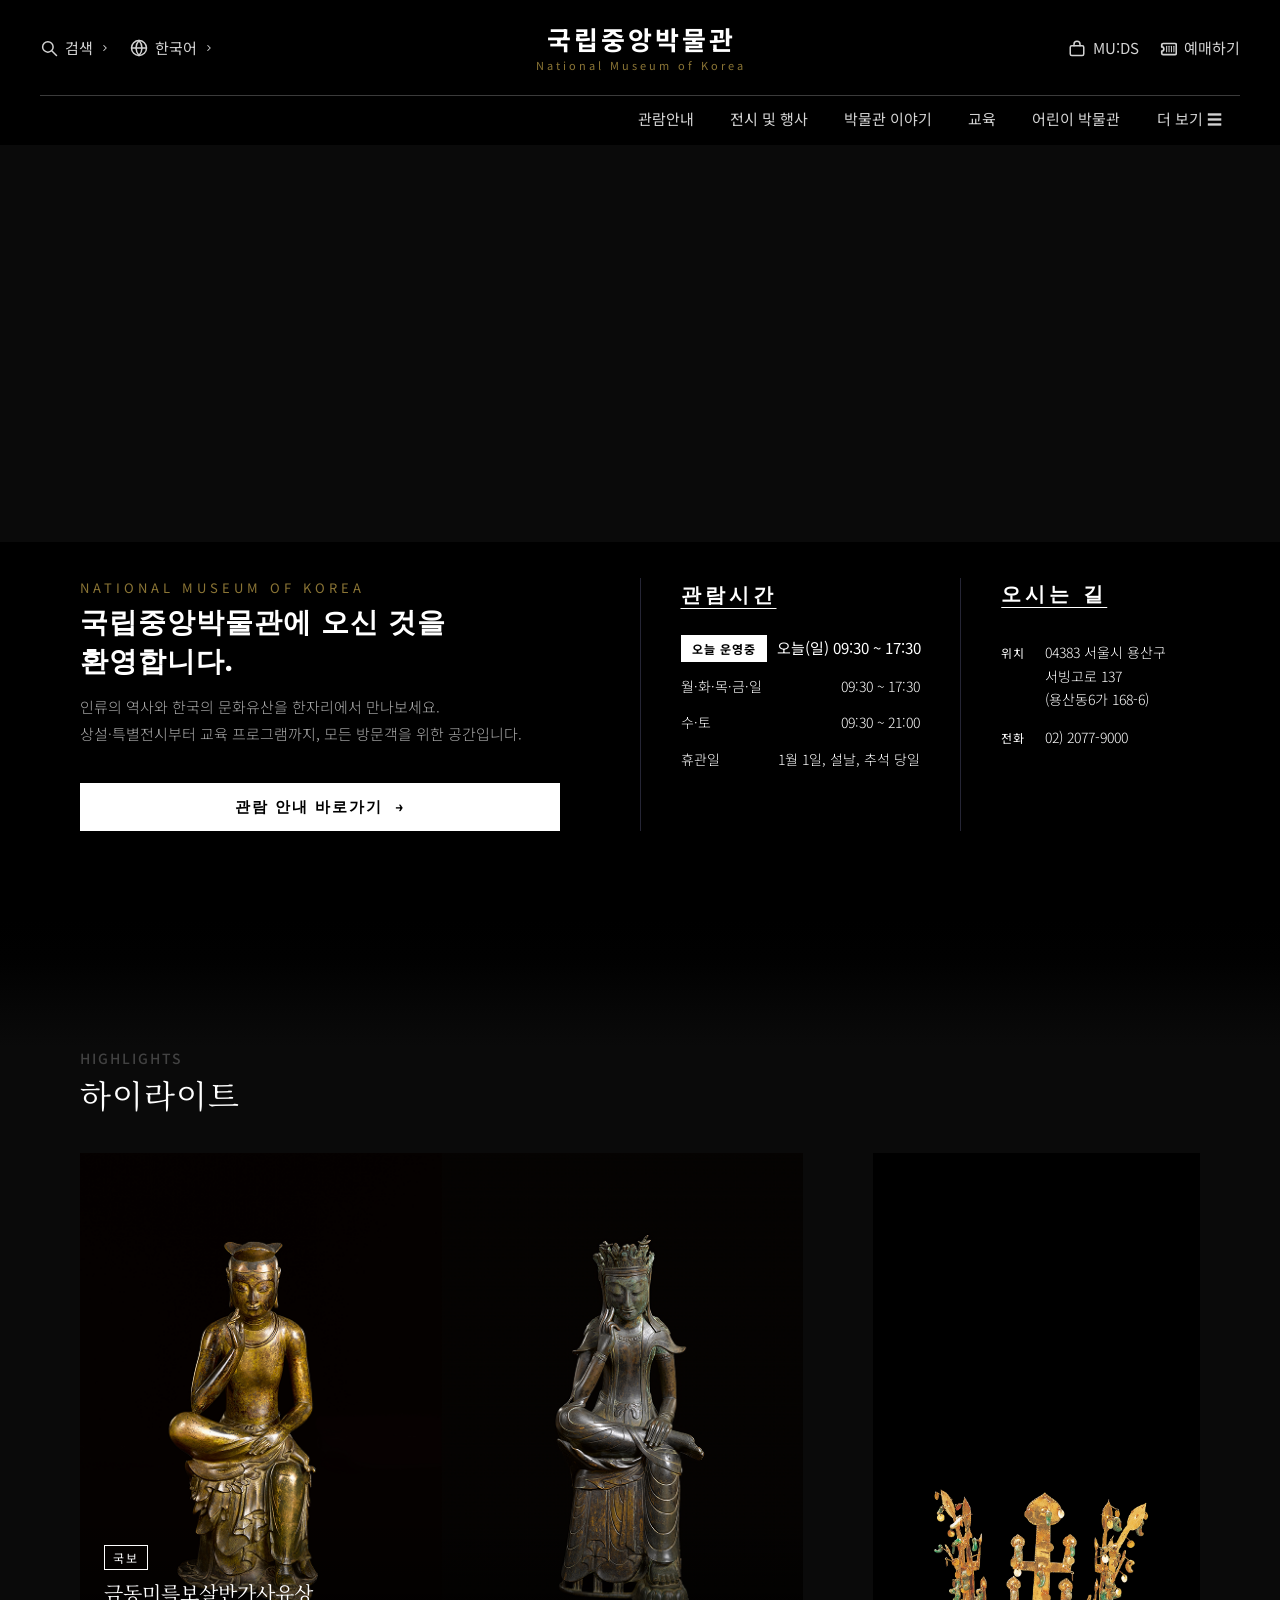
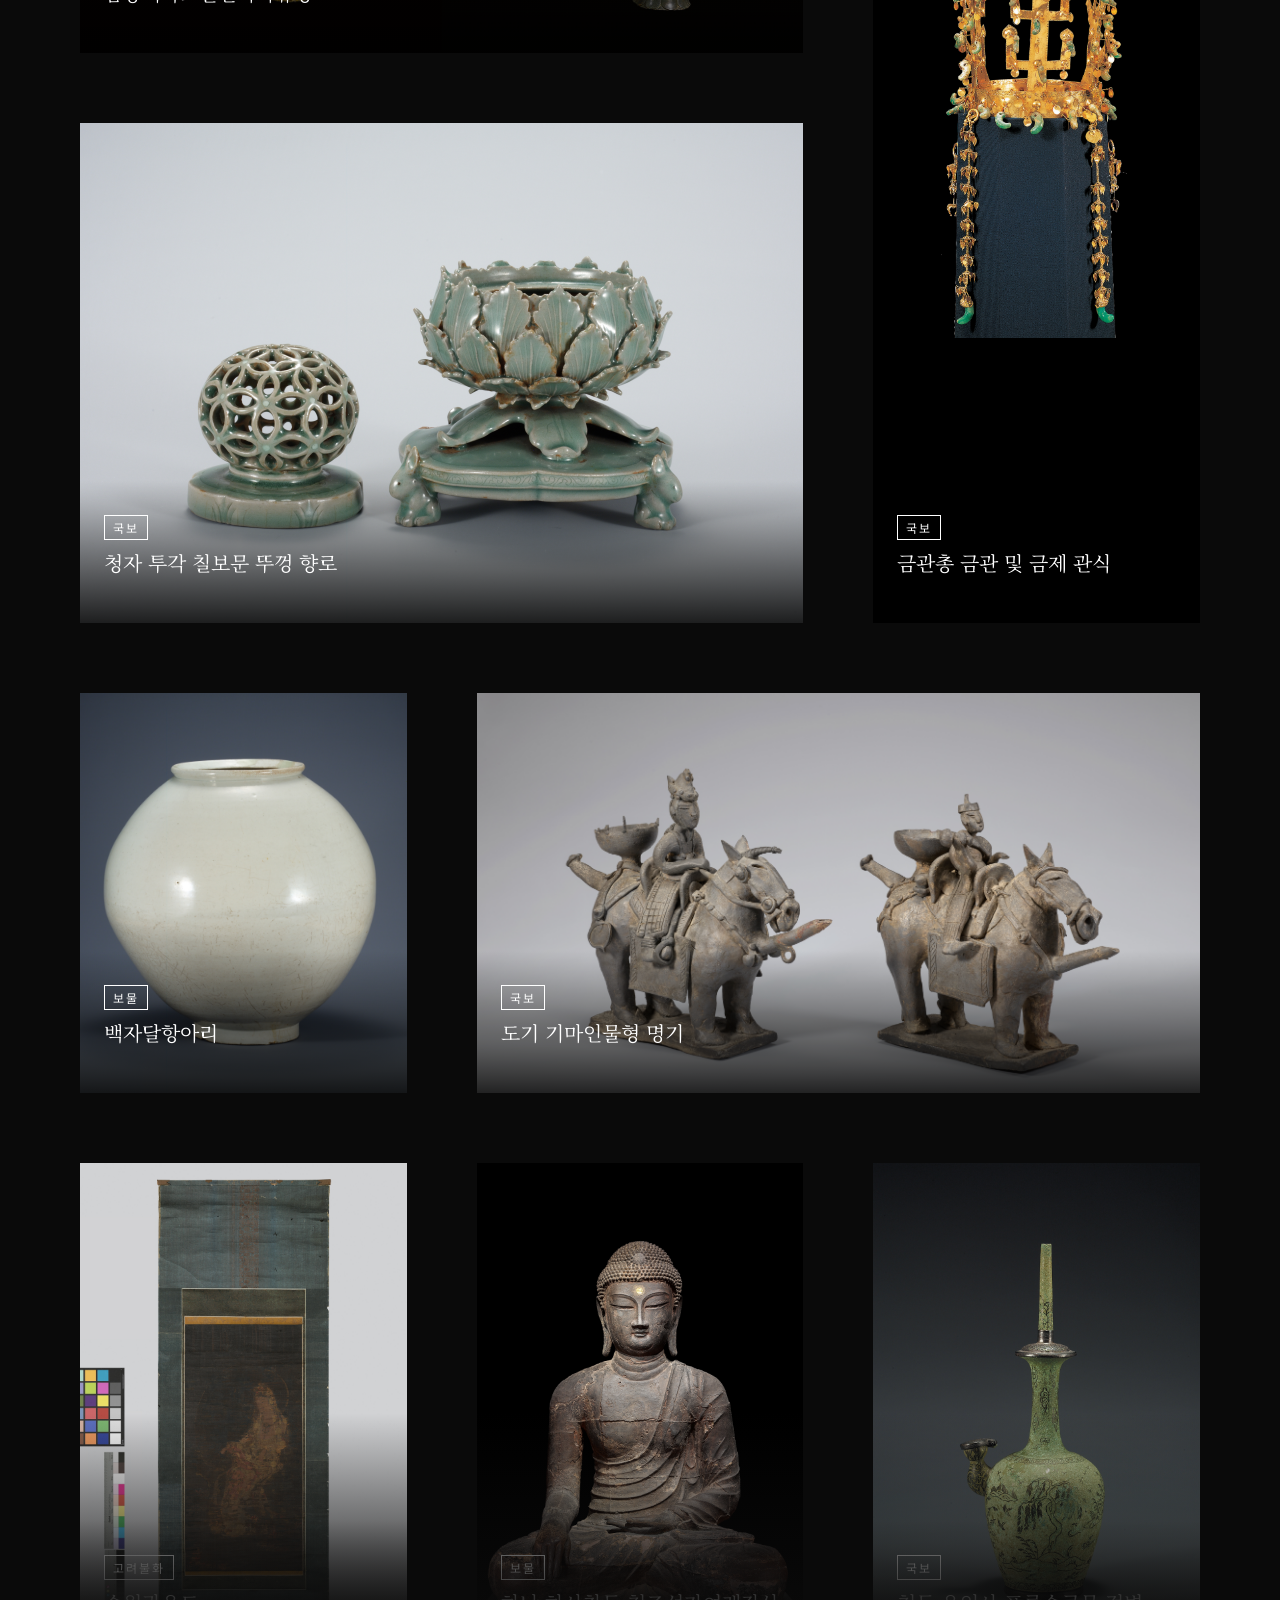
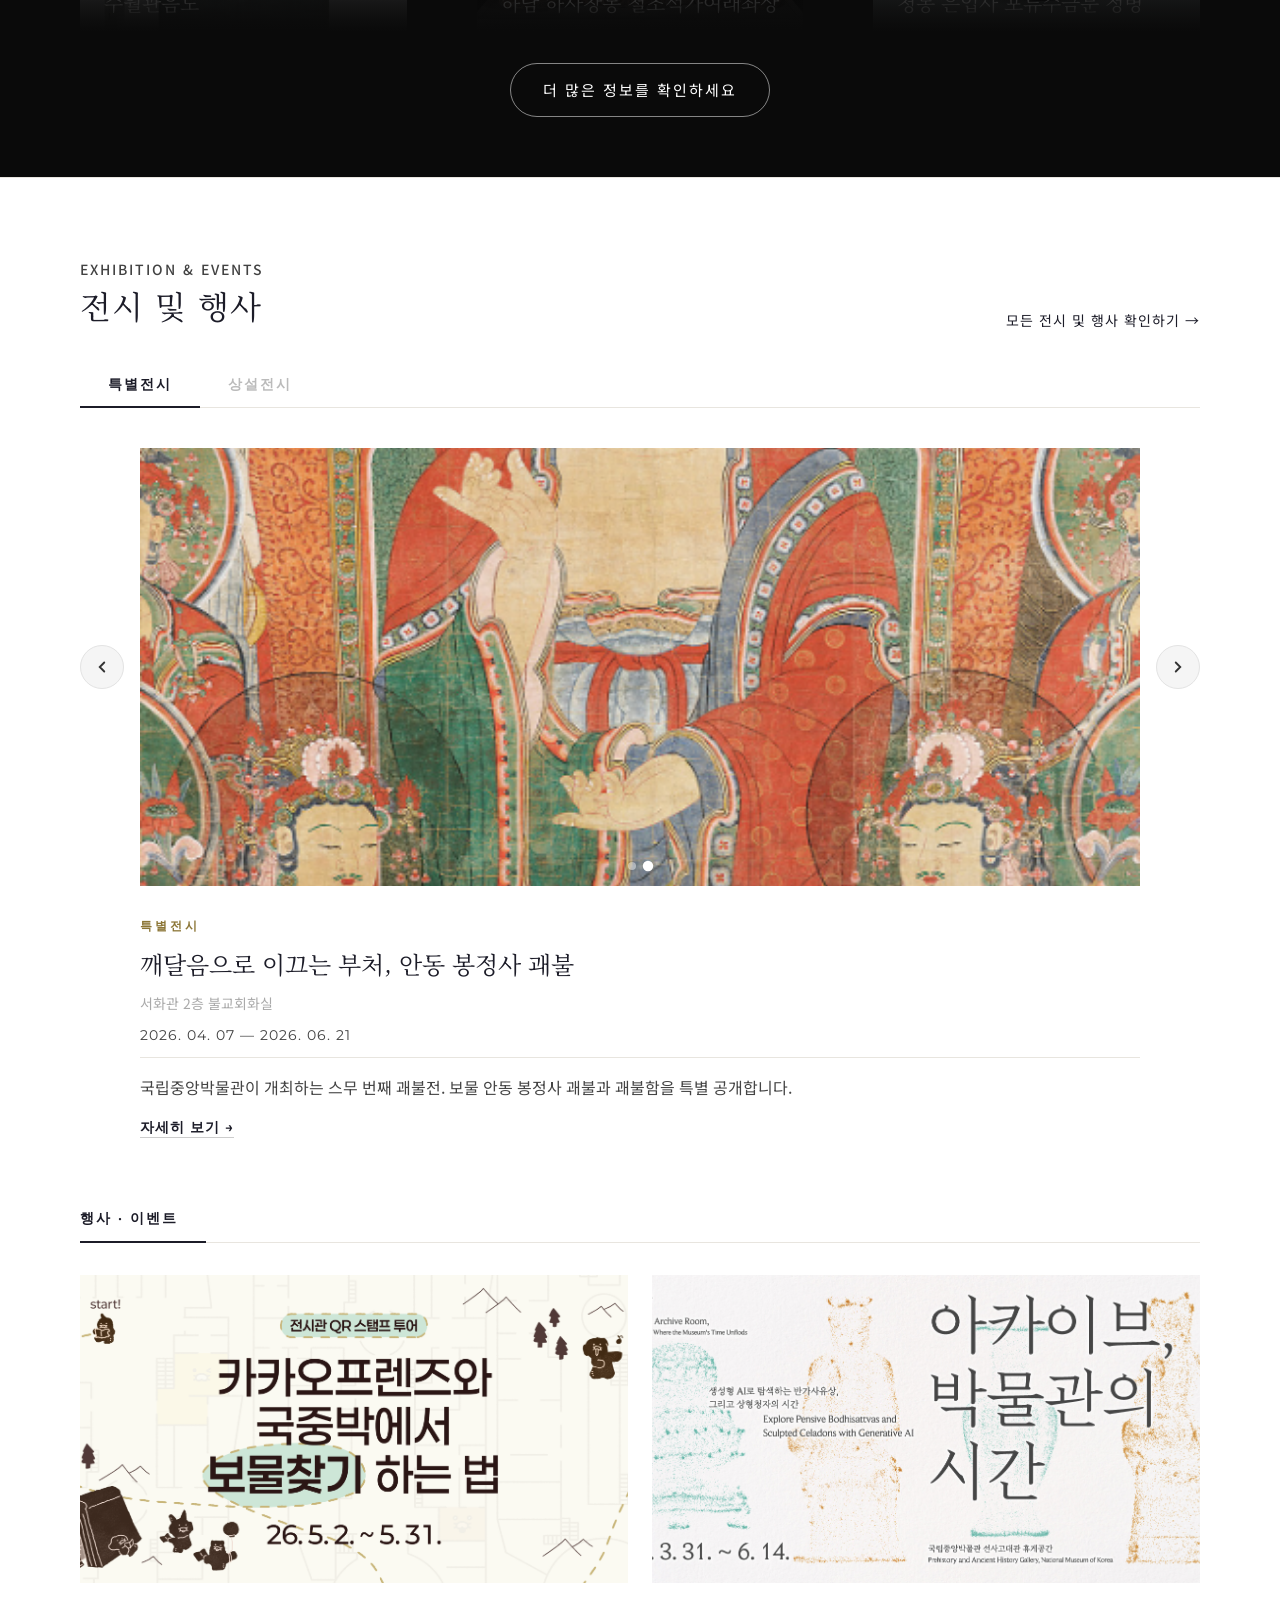
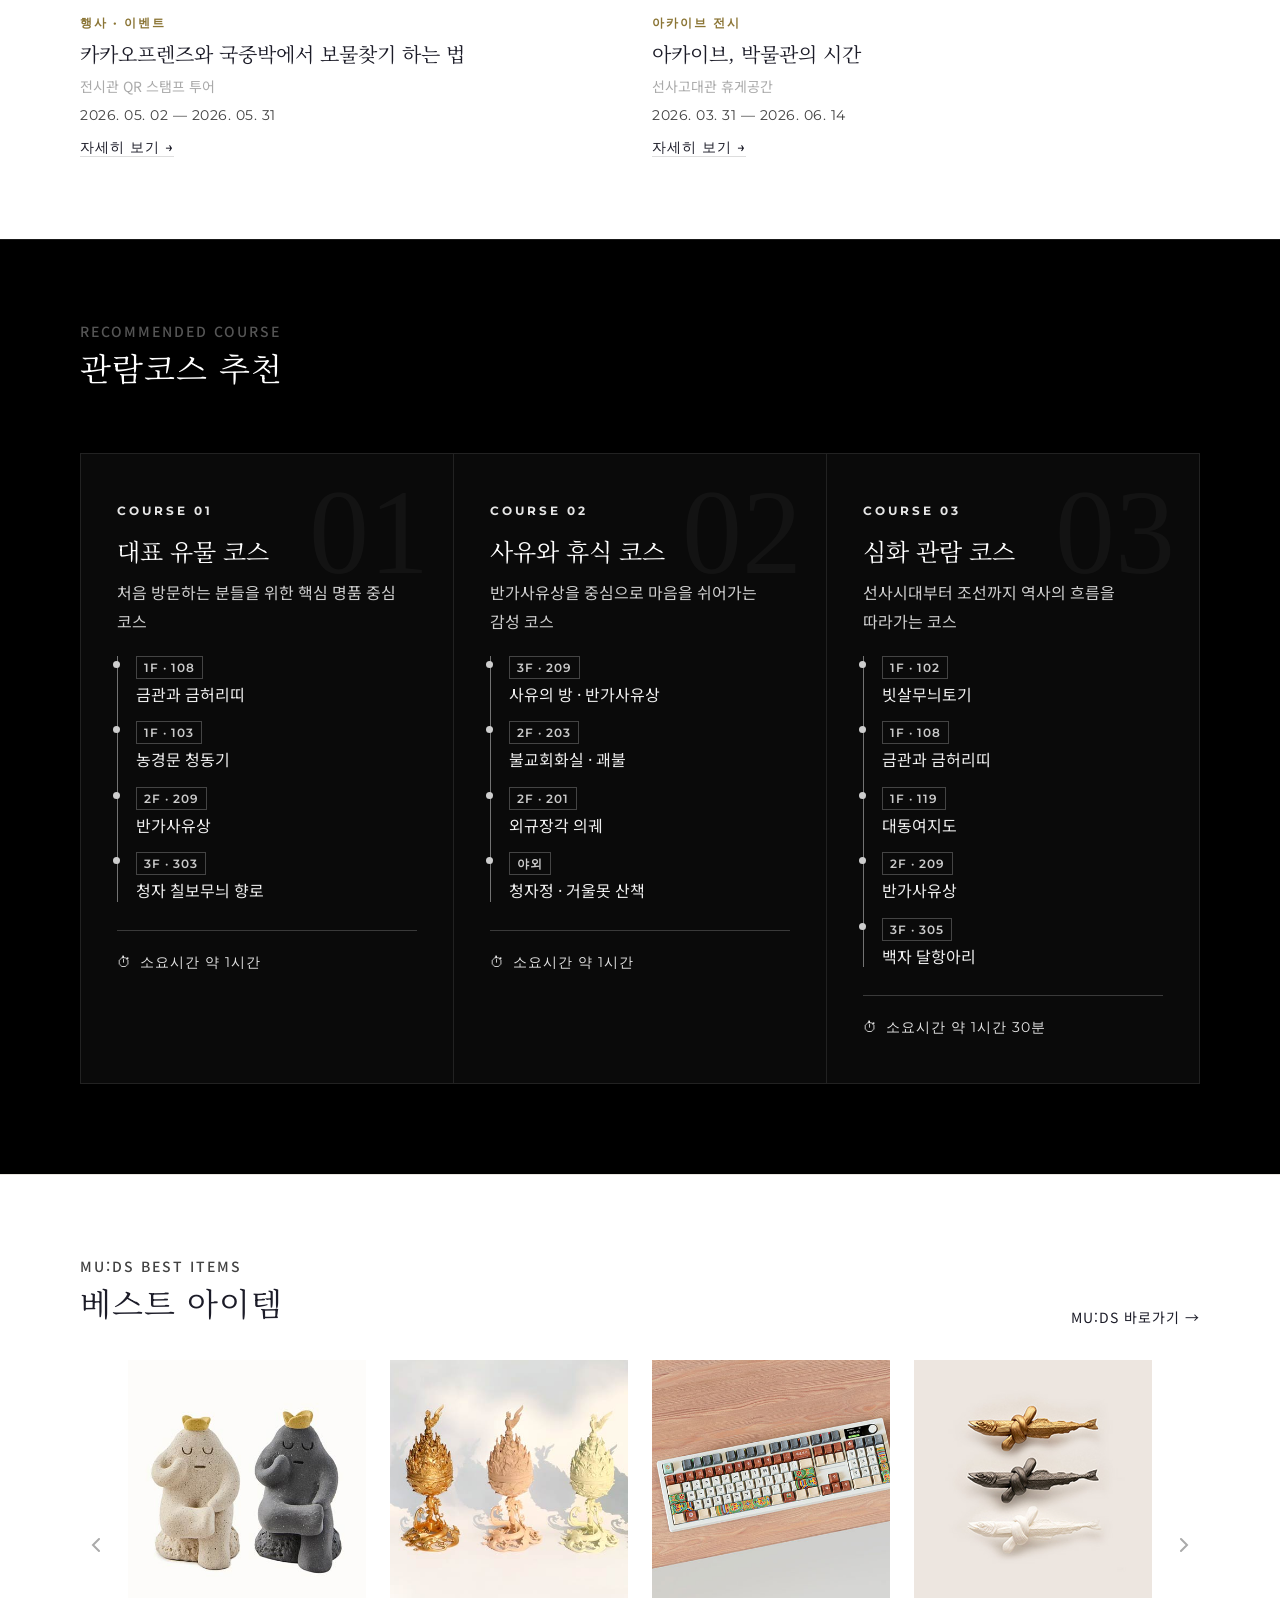
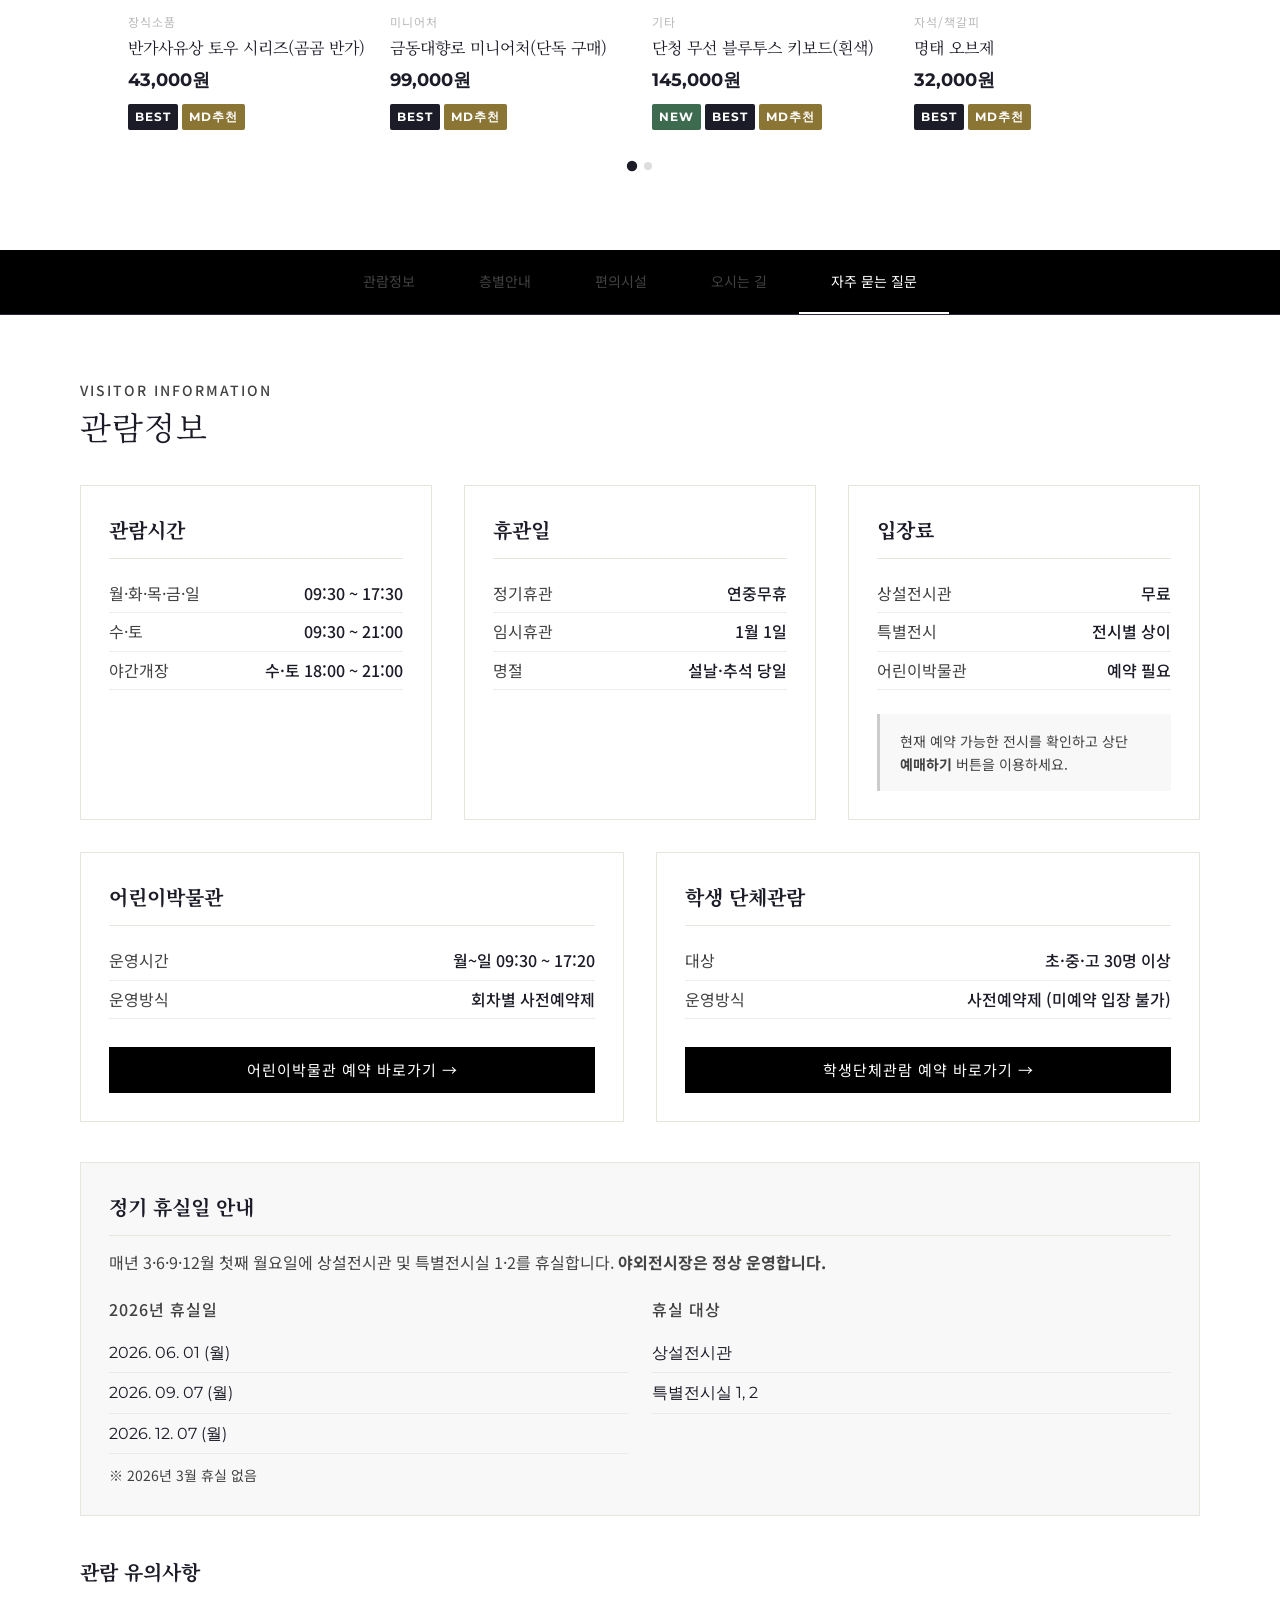
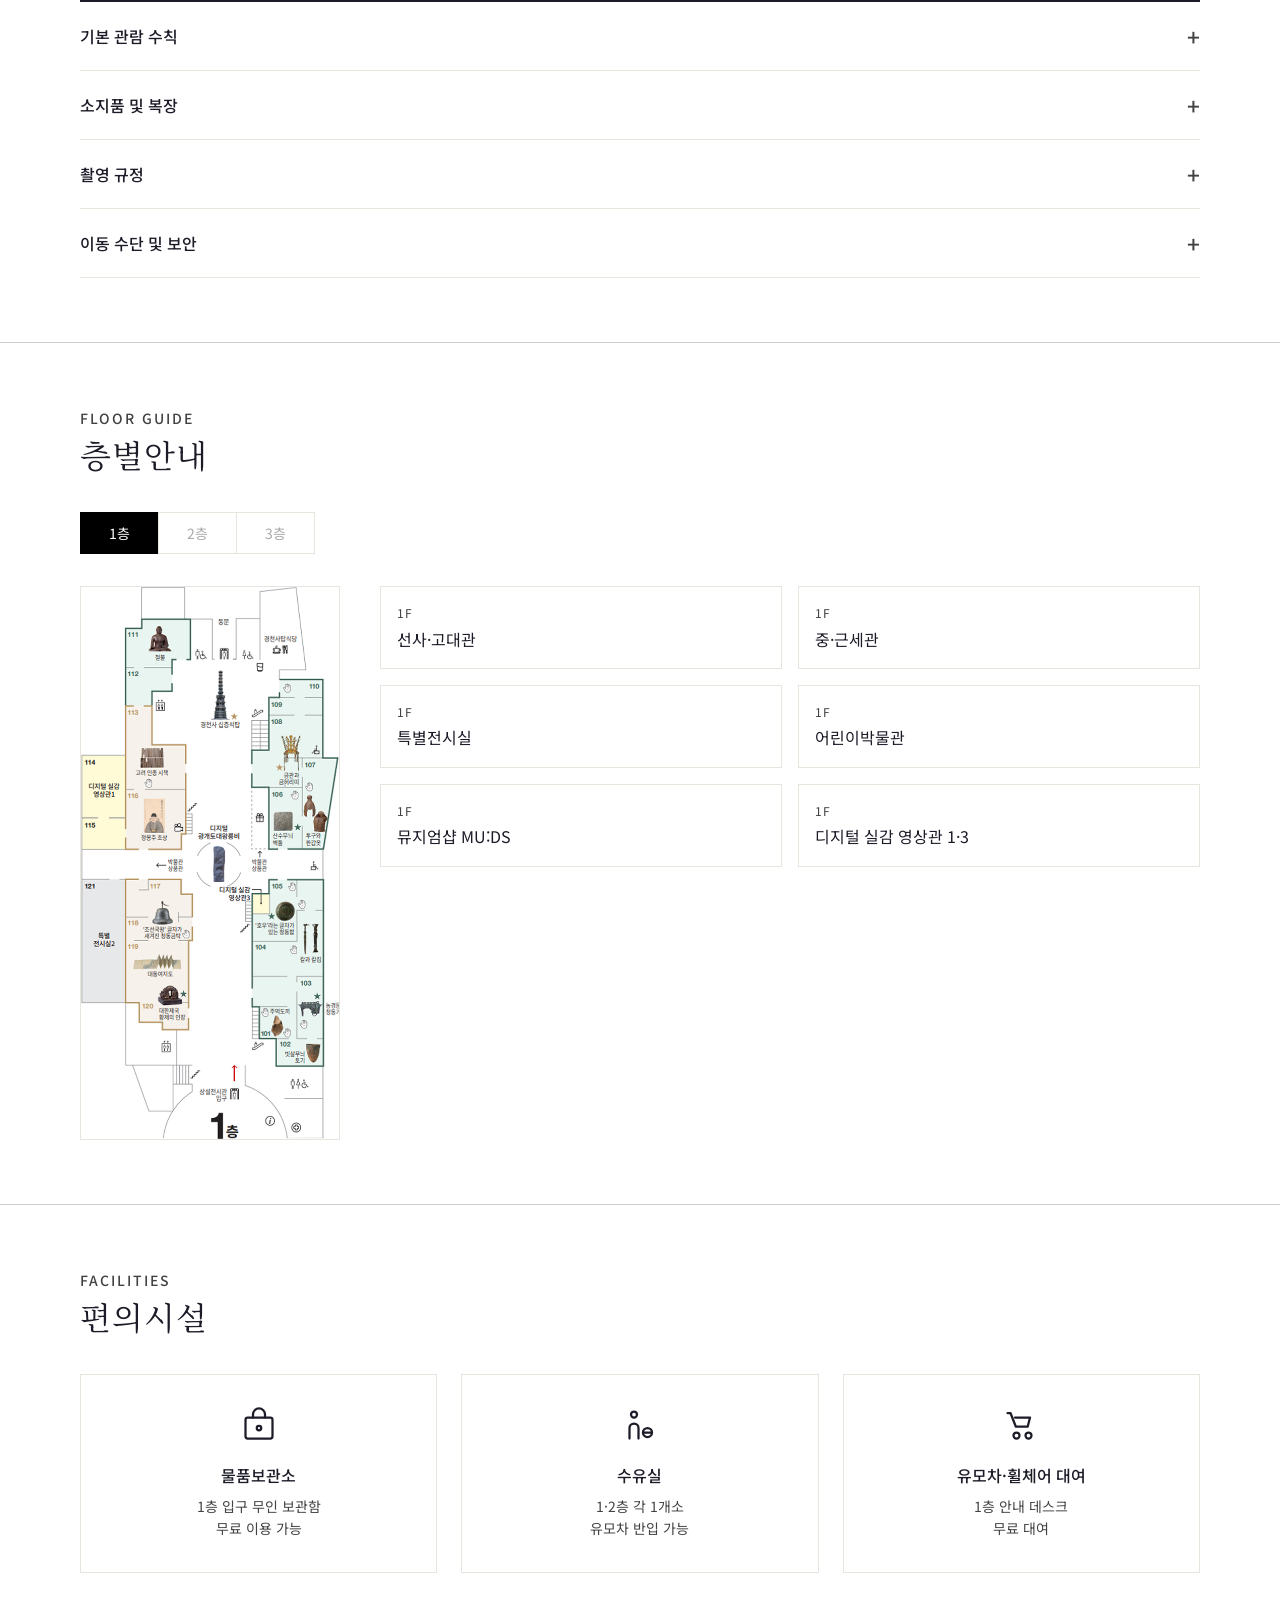
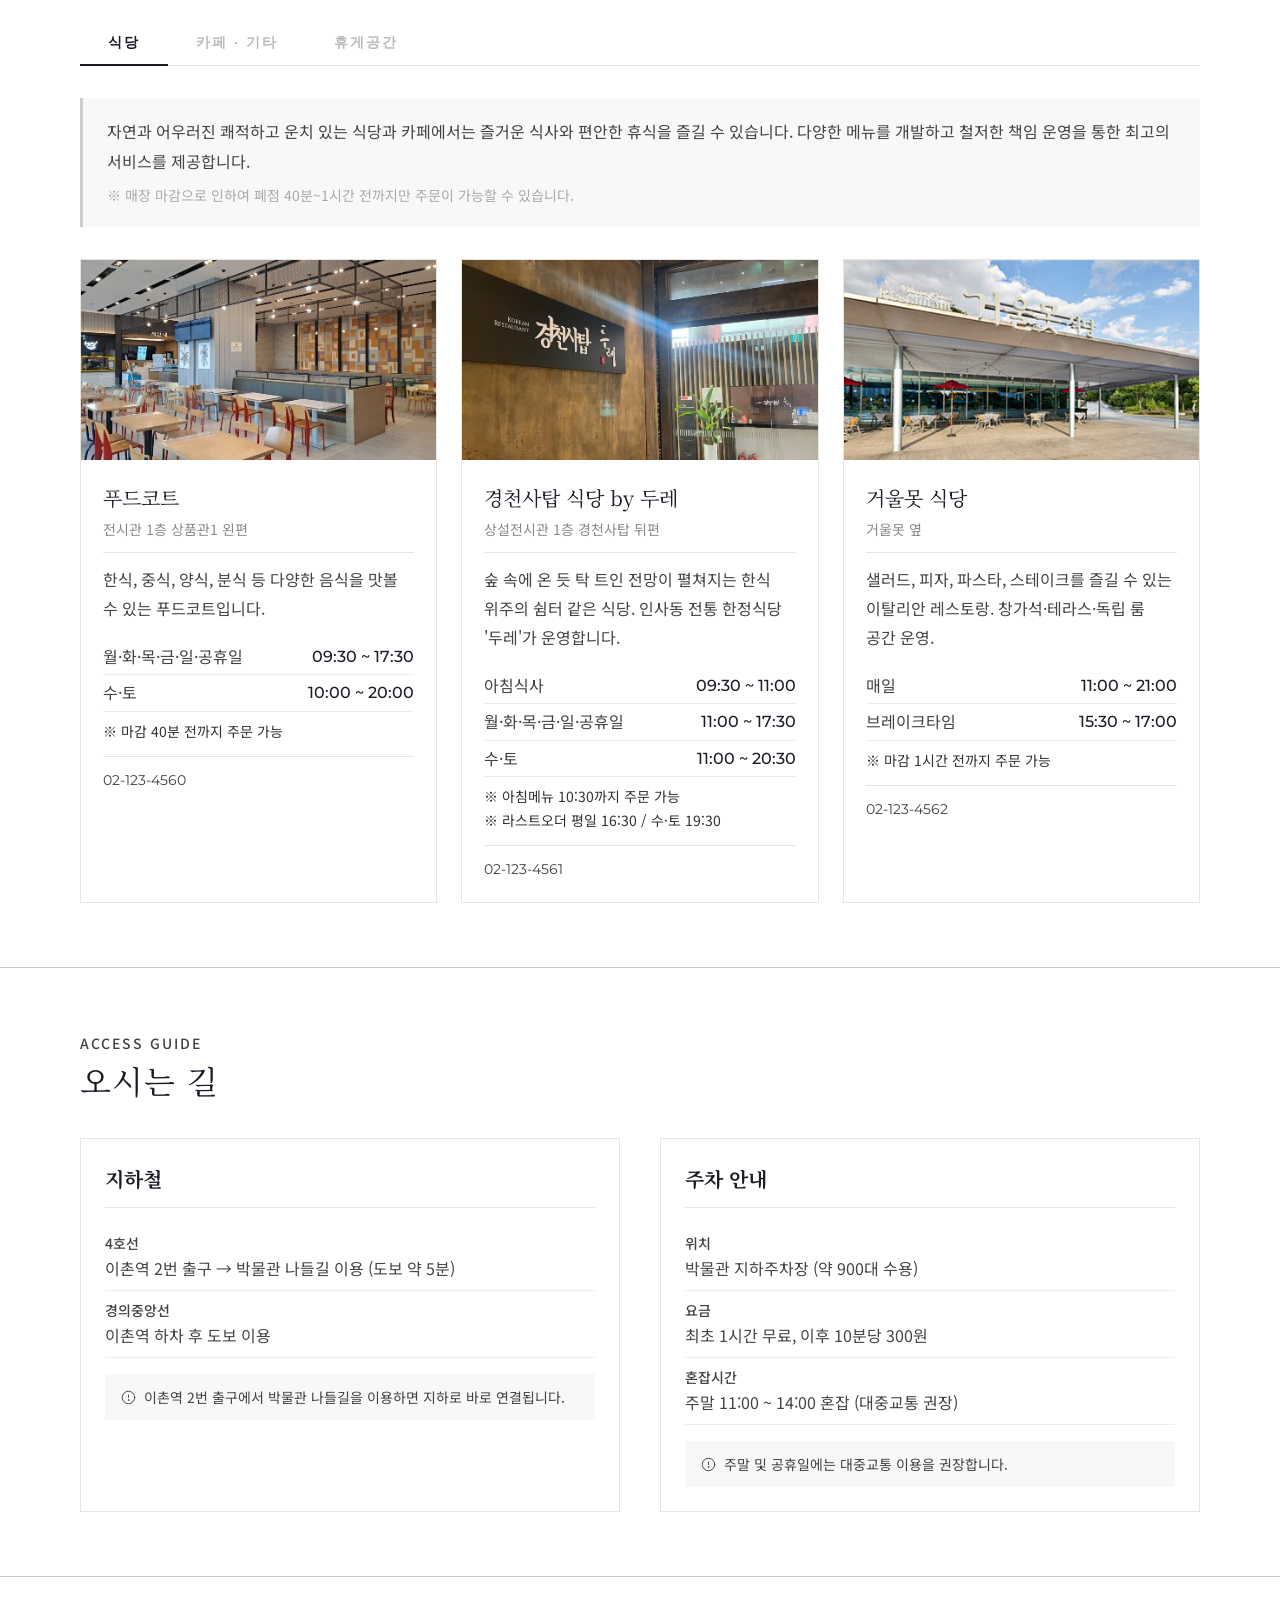
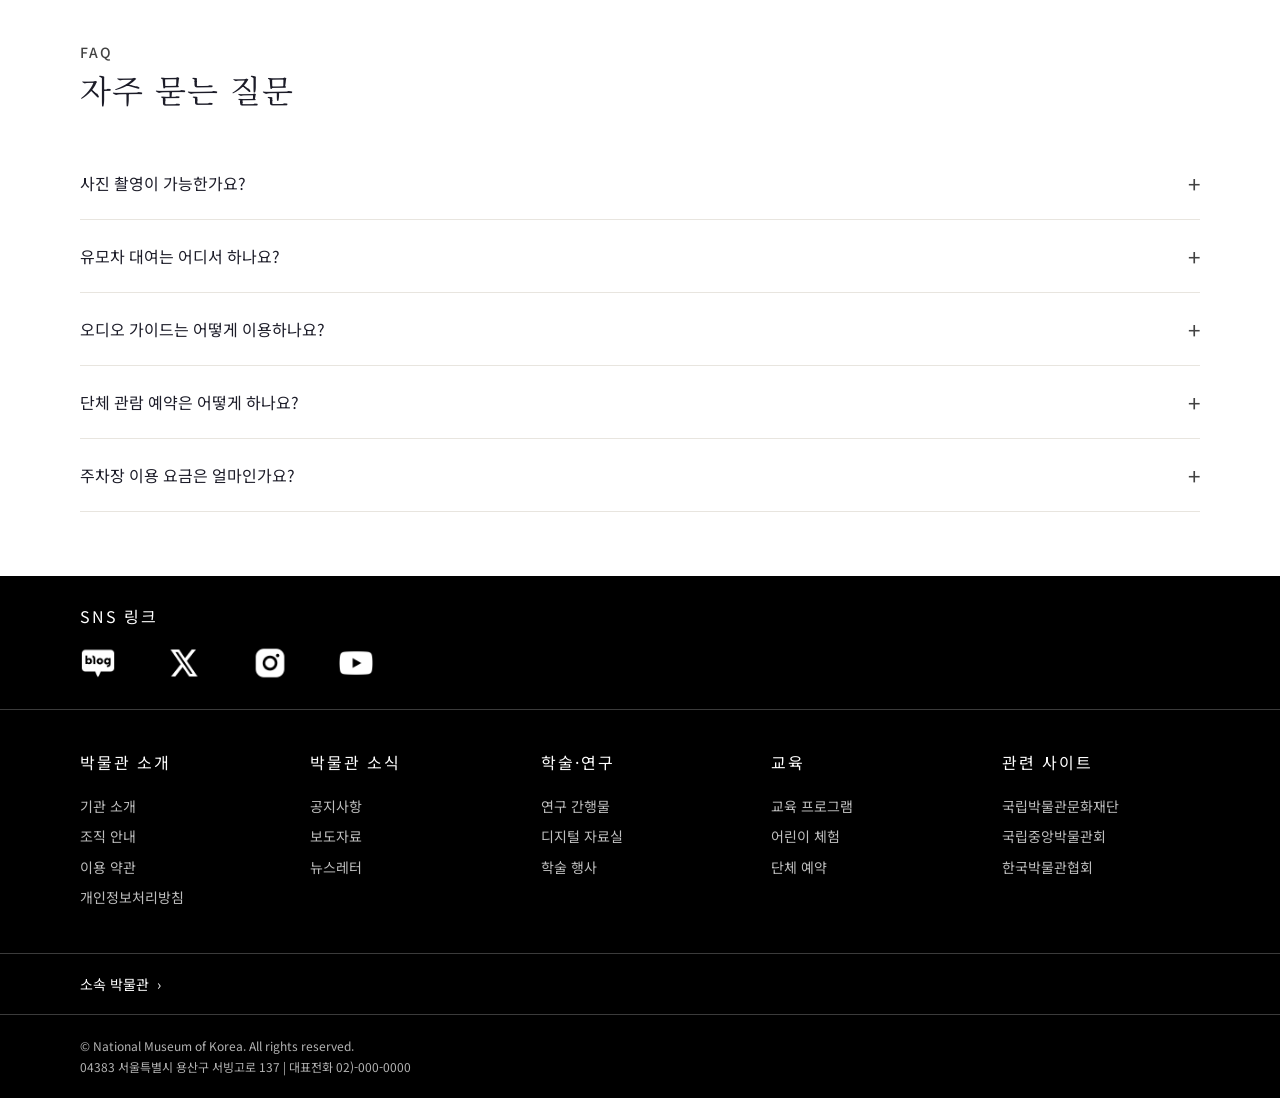
==== commit a9f0ba47: "Update index.html" ====
--- a/index.html
+++ b/index.html
@@ -141,7 +141,7 @@
         <p class="mega-menu__col-title" onclick="toggleMegaCol(this)">전시 · 소장품 <span class="mega-menu__col-arrow">›</span></p>
         <ul class="mega-menu__list">
           <li><a href="#">상설전시</a></li><li><a href="#">특별전시</a></li>
-          <li><a href="#">디지털 실감 영상관</a></li><li><a href="#">온라인 전시관</a></li><li><a href="#">소장품 검색</a></li>
+          <li><a href="#">디지털 실감 영상관</a></li><li><a href="#">온라인 전시관</a></li><li><a href="#">소장품</a></li>
         </ul>
       </div>
       <div class="mega-menu__col">
--- a/css/style.css
+++ b/css/style.css
@@ -2,6 +2,20 @@
 *, *::before, *::after { box-sizing: border-box; margin: 0; padding: 0; }
 html { scroll-behavior: smooth; font-size: 20px; background: #000; }
 body { font-family: 'Noto Sans KR', sans-serif; background: #fff; color: var(--text); line-height: 1.6; overscroll-behavior: none; }
+
+/* ── 스크롤바: 헤더·히어로가 검정이라 브라우저 기본(흰색) 스크롤바가 튀어 보임 → 어둡게 ── */
+/* 최신 사파리는 scrollbar-color가 있으면 아래 ::-webkit-scrollbar 설정을 무시하고,
+   맥 사파리는 scrollbar-color만으로는 바탕색이 잘 안 바뀜
+   → ::-webkit-scrollbar를 지원하는 브라우저(크롬·엣지·사파리)는 아래 설정만 쓰고,
+     지원하지 않는 파이어폭스에만 표준 방식(막대 색, 바탕 색)을 적용 */
+@supports not selector(::-webkit-scrollbar) {
+  html { scrollbar-color: #555 #0a0a0a; }
+}
+/* 크롬·엣지·사파리용 */
+::-webkit-scrollbar { width: 10px; height: 10px; }
+::-webkit-scrollbar-track { background: #0a0a0a; }
+::-webkit-scrollbar-thumb { background: #555; border-radius: 5px; border: 2px solid #0a0a0a; }  /* 테두리로 막대를 살짝 가늘어 보이게 */
+::-webkit-scrollbar-thumb:hover { background: #777; }
 a { text-decoration: none; color: inherit; }
 ul { list-style: none; }
 button { cursor: pointer; font-family: inherit; border: none; background: none; outline: none; }
@@ -24,8 +38,8 @@
   --section-padding: 80px;
 
   /* ── 좌우 여백 (PC·태블릿 공통 규칙에서 사용) ──
-     화면 크기와 상관없이 같은 여백을 둠. PC 100px / 태블릿 48px (태블릿 구간에서 덮어씀) */
-  --side-pad: 100px;
+     화면 크기와 상관없이 같은 여백을 둠. PC 80px / 태블릿 48px (태블릿 구간에서 덮어씀) */
+  --side-pad: 80px;
   --gutter:   var(--side-pad);
 
   /* ── 글자 크기 단계 (PC 기준, 태블릿은 아래 태블릿 구간에서 덮어씀) ── */
@@ -98,7 +112,7 @@
 .mega-menu__search-btn svg { width: 18px; height: 18px; }
 .mega-menu__search-btn:hover { color: var(--white); }
 
-.header-spacer { height: 96px; }
+.header-spacer { height: 96px; background: var(--dark); }  /* 헤더 높이가 소수점(73.6px 등)이라 생기는 1px 미만 틈에 흰 body가 비치지 않게 */
 
 /* ===== SECTION COMMON ===== */
 .section-title { font-family: 'Noto Serif KR', serif; font-size: 1.625rem; font-weight: 400; letter-spacing: 1px; color: var(--text); }
@@ -144,7 +158,22 @@
 .scrollspy-nav__item.active { color: var(--white); border-bottom-color: var(--white); }
 
 /* ===== SECTION 2: 하이라이트 ===== */
-.highlights { padding: var(--section-padding) 170px 0; background: #0a0a0a; position: relative; }
+.highlights {
+  /* 히어로(#000)와 하이라이트(#0a0a0a)를 자연스럽게 잇기:
+     위쪽 여백(--hl-top) 안에서만 #000 → #0a0a0a 그라데이션
+     → 제목·카드가 놓이는 본문 배경색은 그대로 #0a0a0a */
+  --hl-top: 128px;   /* PC: 80px → 128px (그라데이션 들어갈 공간만큼 늘림) */
+  padding: var(--hl-top) 170px 0;
+  /* 중간 단계를 여러 개 둬서 시작은 천천히, 끝은 부드럽게 → 경계가 덜 느껴짐 */
+  background: linear-gradient(to bottom, #000 0, #010101 calc(var(--hl-top) * 0.3), #050505 calc(var(--hl-top) * 0.6), #0a0a0a var(--hl-top));
+  position: relative;
+}
+/* 하이라이트는 섹션 전체가 투명 → 불투명으로 나타나면서
+   그 사이 흰 body 배경이 비쳐 히어로와 사이에 흰 띠가 생김
+   → 섹션 배경은 처음부터 보이게 두고, 안의 내용만 나타나게 함 */
+.highlights.fade-in { opacity: 1; transform: none; }
+.highlights.fade-in > * { opacity: 0; transform: translateY(20px); transition: opacity 0.6s ease, transform 0.6s ease; }
+.highlights.fade-in.visible > * { opacity: 1; transform: translateY(0); }
 .highlights .section-title    { color: var(--white); }
 .highlights .section-subtitle { color: var(--gray); }
 .highlights__grid {
@@ -514,7 +543,7 @@
   .hero__video-wrap { height: 52vw; }
 
   /* ── 하이라이트 ── */
-  .highlights { padding: 48px 40px 0; }
+  .highlights { --hl-top: 80px; padding: var(--hl-top) 40px 0; }  /* 태블릿: 48px → 80px */
   .highlights__grid { grid-template-rows: 290px 290px 300px 320px; gap: 50px; }
 
   /* ── 전시 및 행사 ── */
@@ -557,20 +586,21 @@
 
 /* =============================================================
    PC · 태블릿 공통 (min-width: 769px) — 모바일은 영향 없음
-   ① 좌우 여백 통일(PC 100px / 태블릿 48px)  ② 헤더 높이 축소
+   ① 좌우 여백 통일(PC 80px / 태블릿 48px)  ② 헤더 높이 축소
    ③ 영상 높이를 화면 높이 기준으로      ④ 글자 크기 단계 적용
 ============================================================= */
 @media (min-width: 769px) {
 
   /* ── ① 좌우 여백: 모든 영역이 같은 시작선에서 출발 ── */
-  .header-util, .header-nav, .mega-menu__inner, .search-bar,
+  /* 헤더(.header-util, .header-nav, .mega-menu__inner)는 여기서 제외:
+     헤더는 본문보다 좌우 여백을 적게(--header-padding 40px) 가져감 */
+  .search-bar,
   .hero__info, .highlights, .exhibition, .course, .goods,
   .visit-info, .floor-guide, .facilities, .access-guide, .faq,
   .footer-sns, .footer-nav, .footer-affiliate, .footer-bottom {
     padding-left:  var(--gutter);
     padding-right: var(--gutter);
   }
-  .header-nav::before { left: var(--gutter); right: var(--gutter); }  /* 헤더 구분선도 같은 폭 */
 
   /* 금관 카드: 세로로 긴 카드에 꽉 채우면 금관 좌우가 잘림
      → 사진 전체가 들어오게 축소(contain), 남는 공간은 사진 배경과 같은 검정 */
@@ -581,7 +611,7 @@
   body { word-break: keep-all; }
 
   /* ── ② 헤더: 2단 유지, 여백·로고·글자만 줄임 (약 188px → 125px) ── */
-  .header-util { padding-top: 12px; padding-bottom: 12px; }
+  .header-util { padding-top: 22px; padding-bottom: 22px; }  /* 16 → 22: 위아래 여유 */
   .site-logo__kr { font-size: 26px; line-height: 1.3; }
   .site-logo__en { font-size: 11px; letter-spacing: 3px; line-height: 1.4; margin-top: 2px; }
   .util-btn { font-size: 15px; }
@@ -656,7 +686,11 @@
   .hero__video-wrap { height: clamp(320px, 55vh, min(920px, 31vw)); }
 
   /* 안내 영역: [환영 문구 | 관람시간 | 오시는 길] 3칸 가로 배치 (태블릿은 세로로 쌓는 배치 유지) */
-  .hero__info { grid-template-columns: 1fr 1px 1fr; gap: 40px; padding-top: 36px; padding-bottom: 64px; align-items: stretch; }
+  .hero__info { grid-template-columns: 1fr 1px 1fr; gap: 40px; padding-top: 36px; padding-bottom: 88px; align-items: stretch; }
+  /* 안내 영역만 좌우 여백을 더 줘서 [환영 | 관람시간 | 오시는 길] 사이 빈 공간을 줄임
+     화면 절반 - 625px (최소 80px ~ 최대 160px)
+     → 1410px 이하: 80px 그대로(환영 문구가 두 줄로 꺾이지 않게) / 1470px: 110px / 1570px 이상: 160px */
+  .hero__info { padding-left: clamp(80px, calc(50vw - 625px), 160px); padding-right: clamp(80px, calc(50vw - 625px), 160px); }
   .hero__right { display: grid; grid-template-columns: 1fr 1fr; gap: 0 40px; }
   .hero__section-divider { display: none; }          /* 위아래 구분선 대신 */
   .hero__access { padding-left: 40px; border-left: 1px solid #252535; margin-top: 0; }  /* 세로 구분선 */
@@ -664,13 +698,14 @@
   /* 안내 영역 글자·여백 축소 */
   .hero__welcome-sub   { font-size: 13px; letter-spacing: 4px; margin-bottom: 4px; }
   .hero__welcome-title { font-size: 28px; line-height: 1.4; margin-bottom: 12px; }
-  .hero__welcome-desc  { font-size: 15px; line-height: 1.8; margin-bottom: 20px; }
+  .hero__welcome-desc  { font-size: 15px; line-height: 1.8; margin-bottom: 36px; }
   .hero__welcome-btn   { font-size: 15px; padding: 12px 24px; }
-  .hero__info-label    { font-size: 20px; margin-bottom: 8px; text-underline-offset: 6px; }
-  .hero__hours-today   { margin-top: 8px; margin-bottom: 6px; }
+  /* 라벨은 <a>(인라인)라서 margin-bottom이 안 먹힘 → inline-block으로 바꿔야 아래 간격이 생김 */
+  .hero__info-label    { display: inline-block; font-size: 20px; margin-bottom: 24px; text-underline-offset: 6px; }
+  .hero__hours-today   { margin-top: 0; margin-bottom: 6px; }
   .hero__hours-today-text { font-size: 15px; }
-  .hero__hours-item    { padding: 4px 0; }
-  .hero__access-item   { padding: 4px 0; }
+  .hero__hours-item    { padding: 7px 0; }
+  .hero__access-item   { padding: 7px 0; }
 }
 
 
@@ -724,6 +759,8 @@
 
   /* ── 히어로 ── */
   .hero__video-wrap { height: 80vw; }
+  /* 영상 파일 자체에 위(33px)·아래(36px) 검은 띠가 있음 → 12% 확대해서 띠를 화면 밖으로 밀어냄 */
+  .hero__video-wrap video { transform: scale(1.12); }
   .hero__tabs { display: flex; border-bottom: 1px solid #222; margin-bottom: 16px; }
   .hero__section-divider { display: none; }
   .hero__hours-wrap, .hero__access { display: none; }
@@ -742,7 +779,7 @@
   .hero__access-text      { font-size: 13px; }
 
   /* ── 하이라이트 ── */
-  .highlights { padding: 40px 16px 0; }
+  .highlights { --hl-top: 64px; padding: var(--hl-top) 16px 0; }  /* 모바일: 40px → 64px */
   .highlights__grid { grid-template-columns: 1fr; grid-template-rows: auto; grid-template-areas: none; gap: 12px; }
   .highlight-card:nth-child(5),
   .highlight-card:nth-child(6),
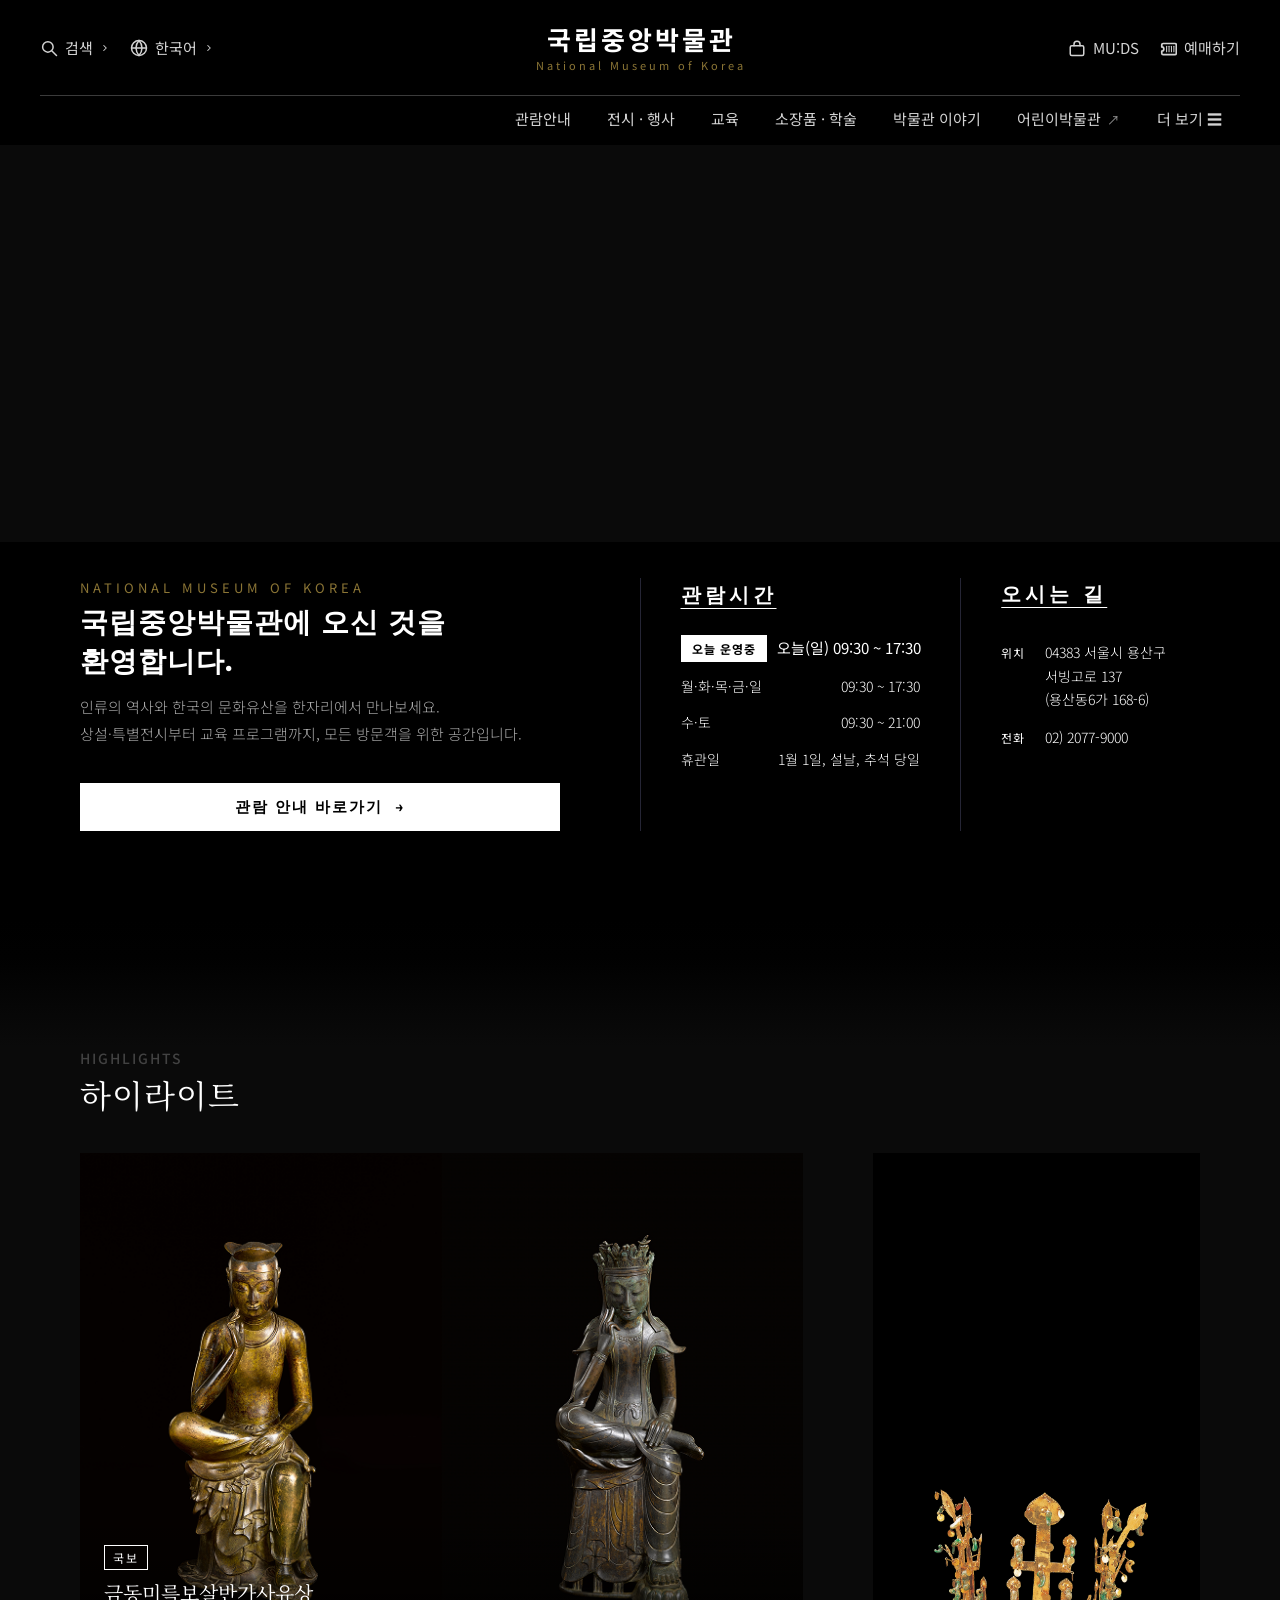
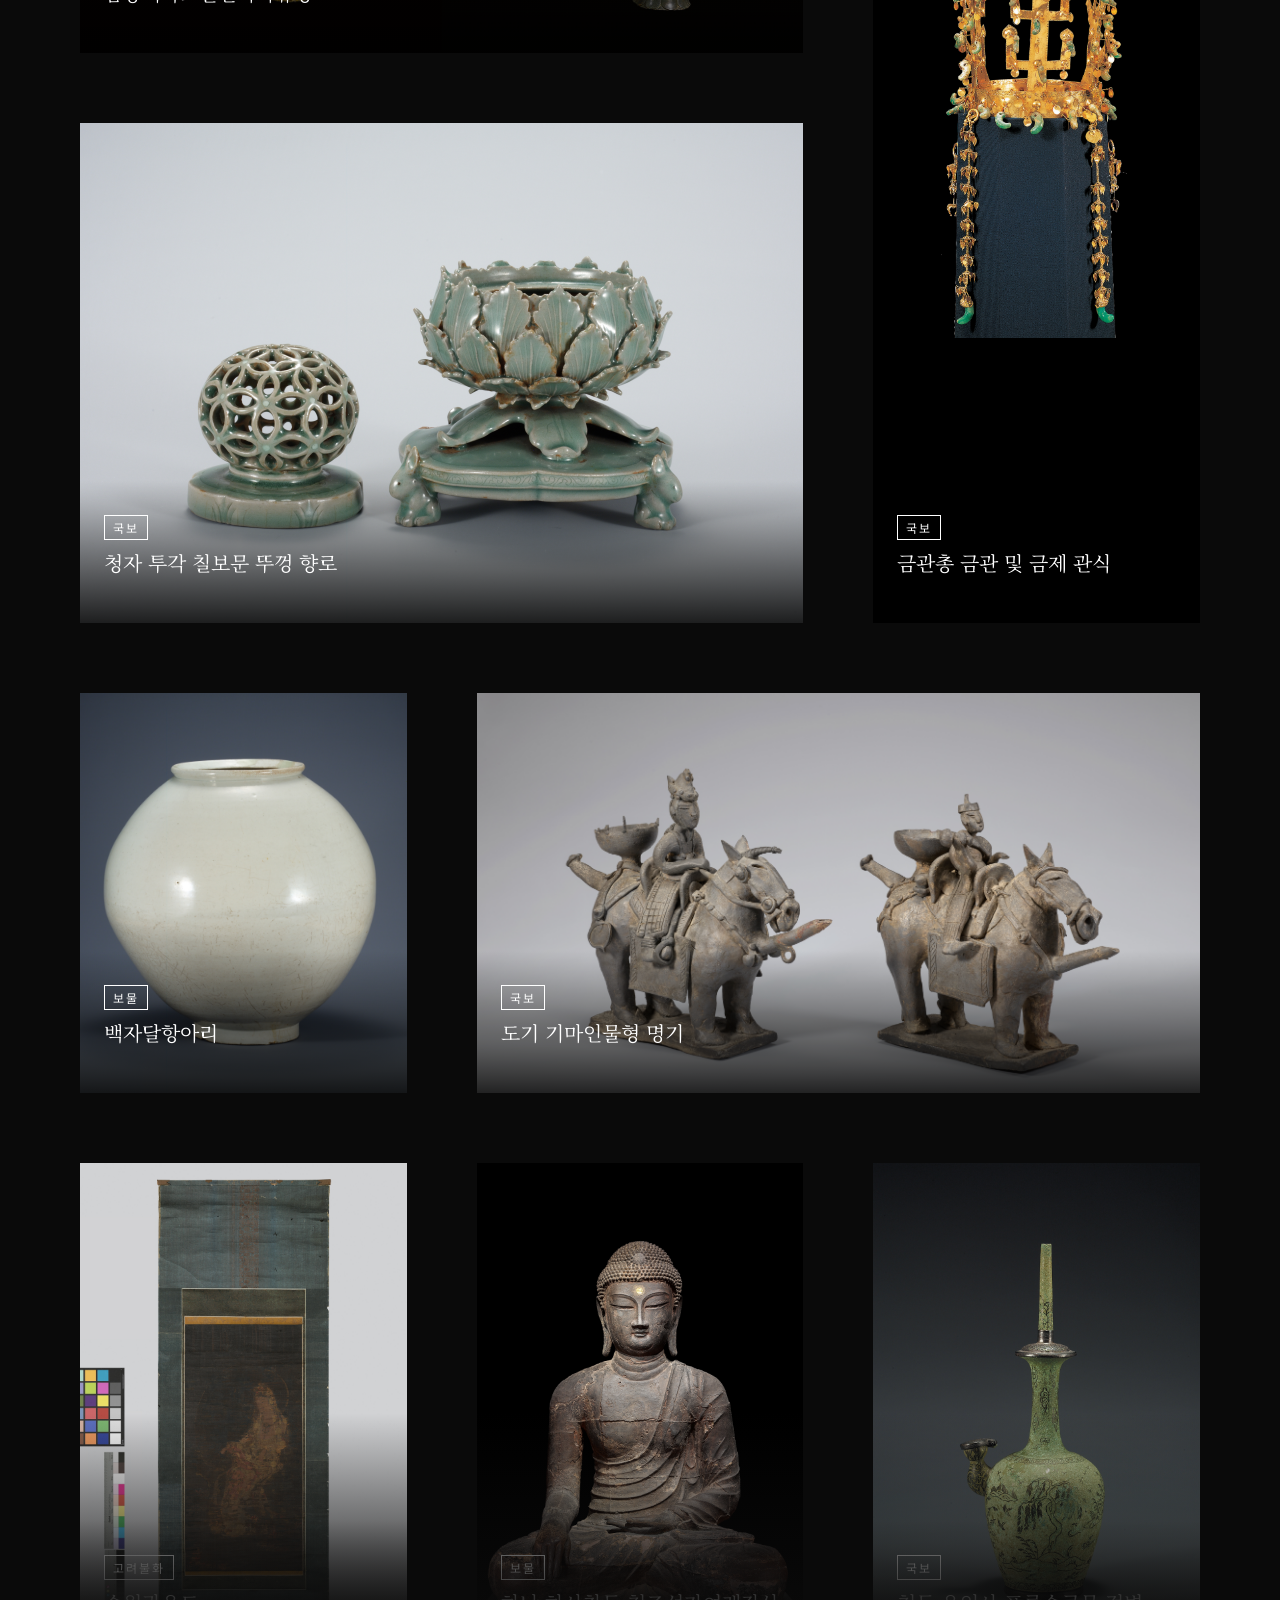
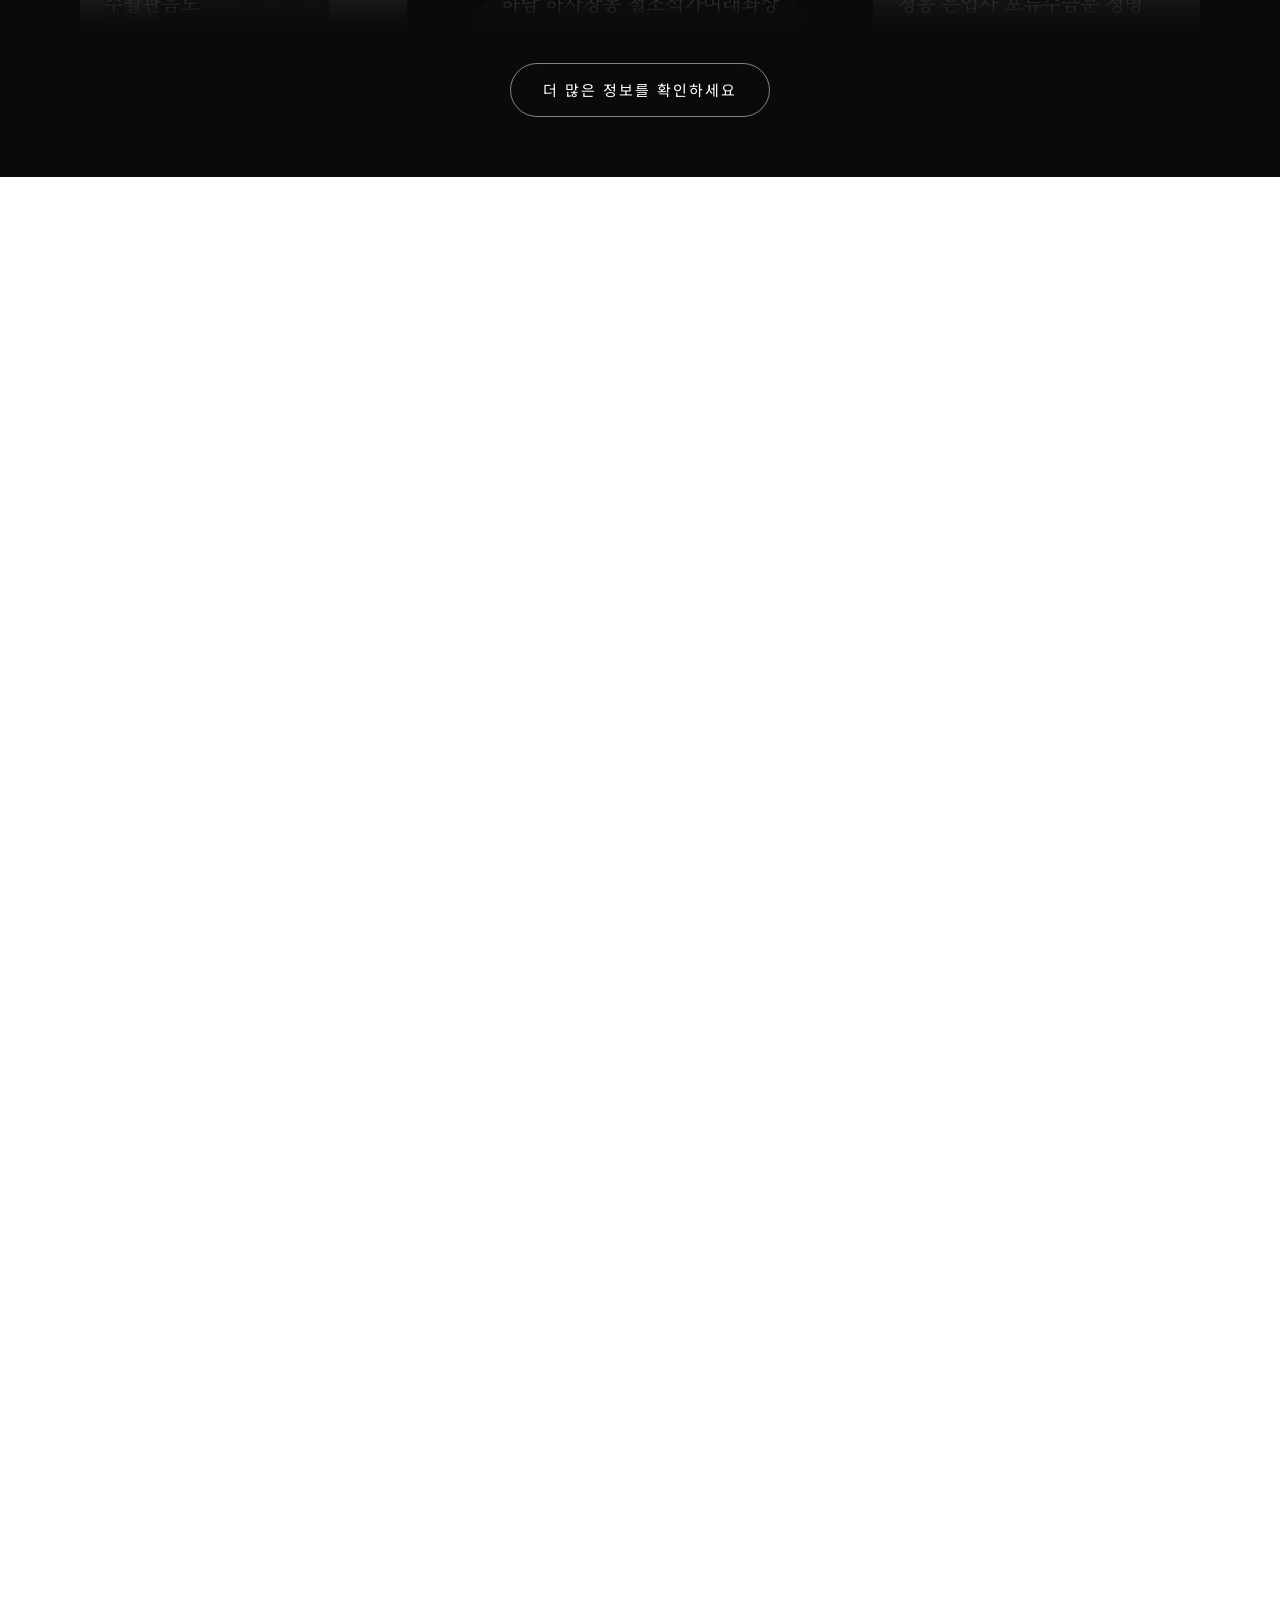
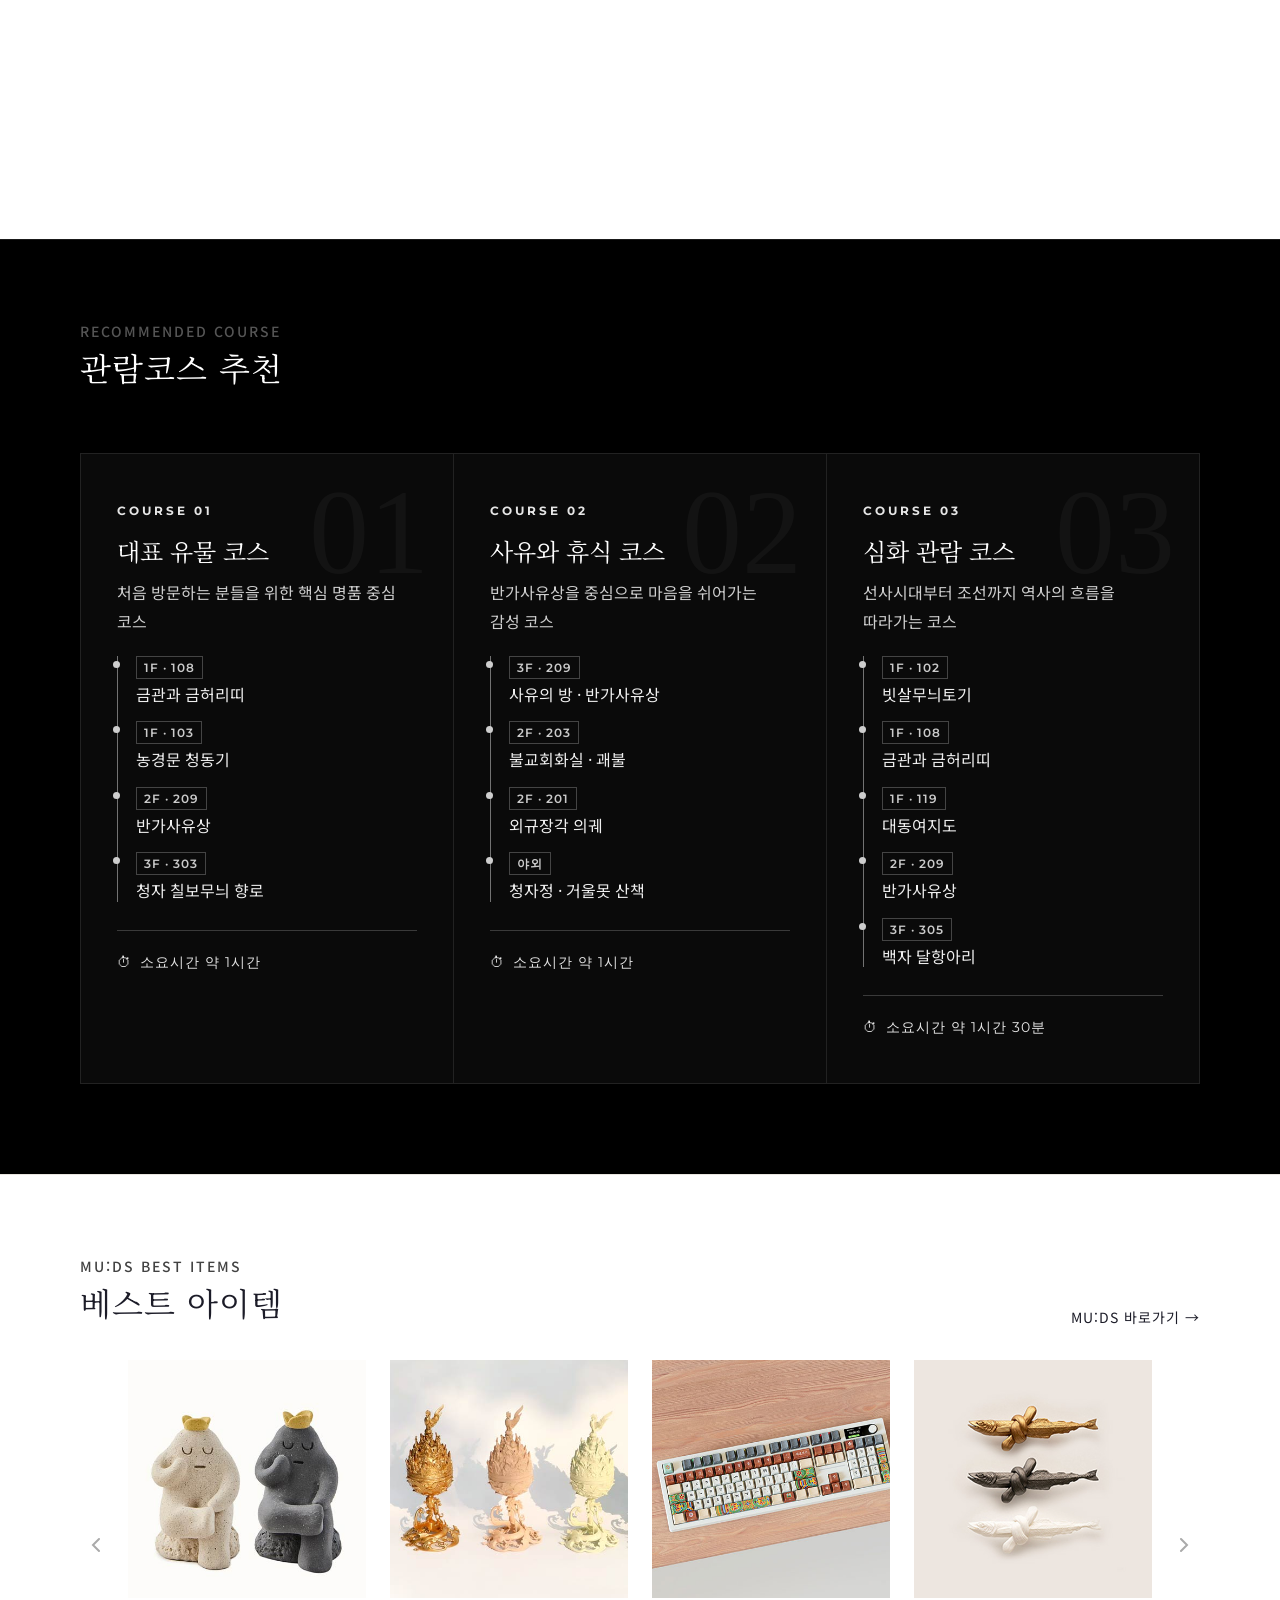
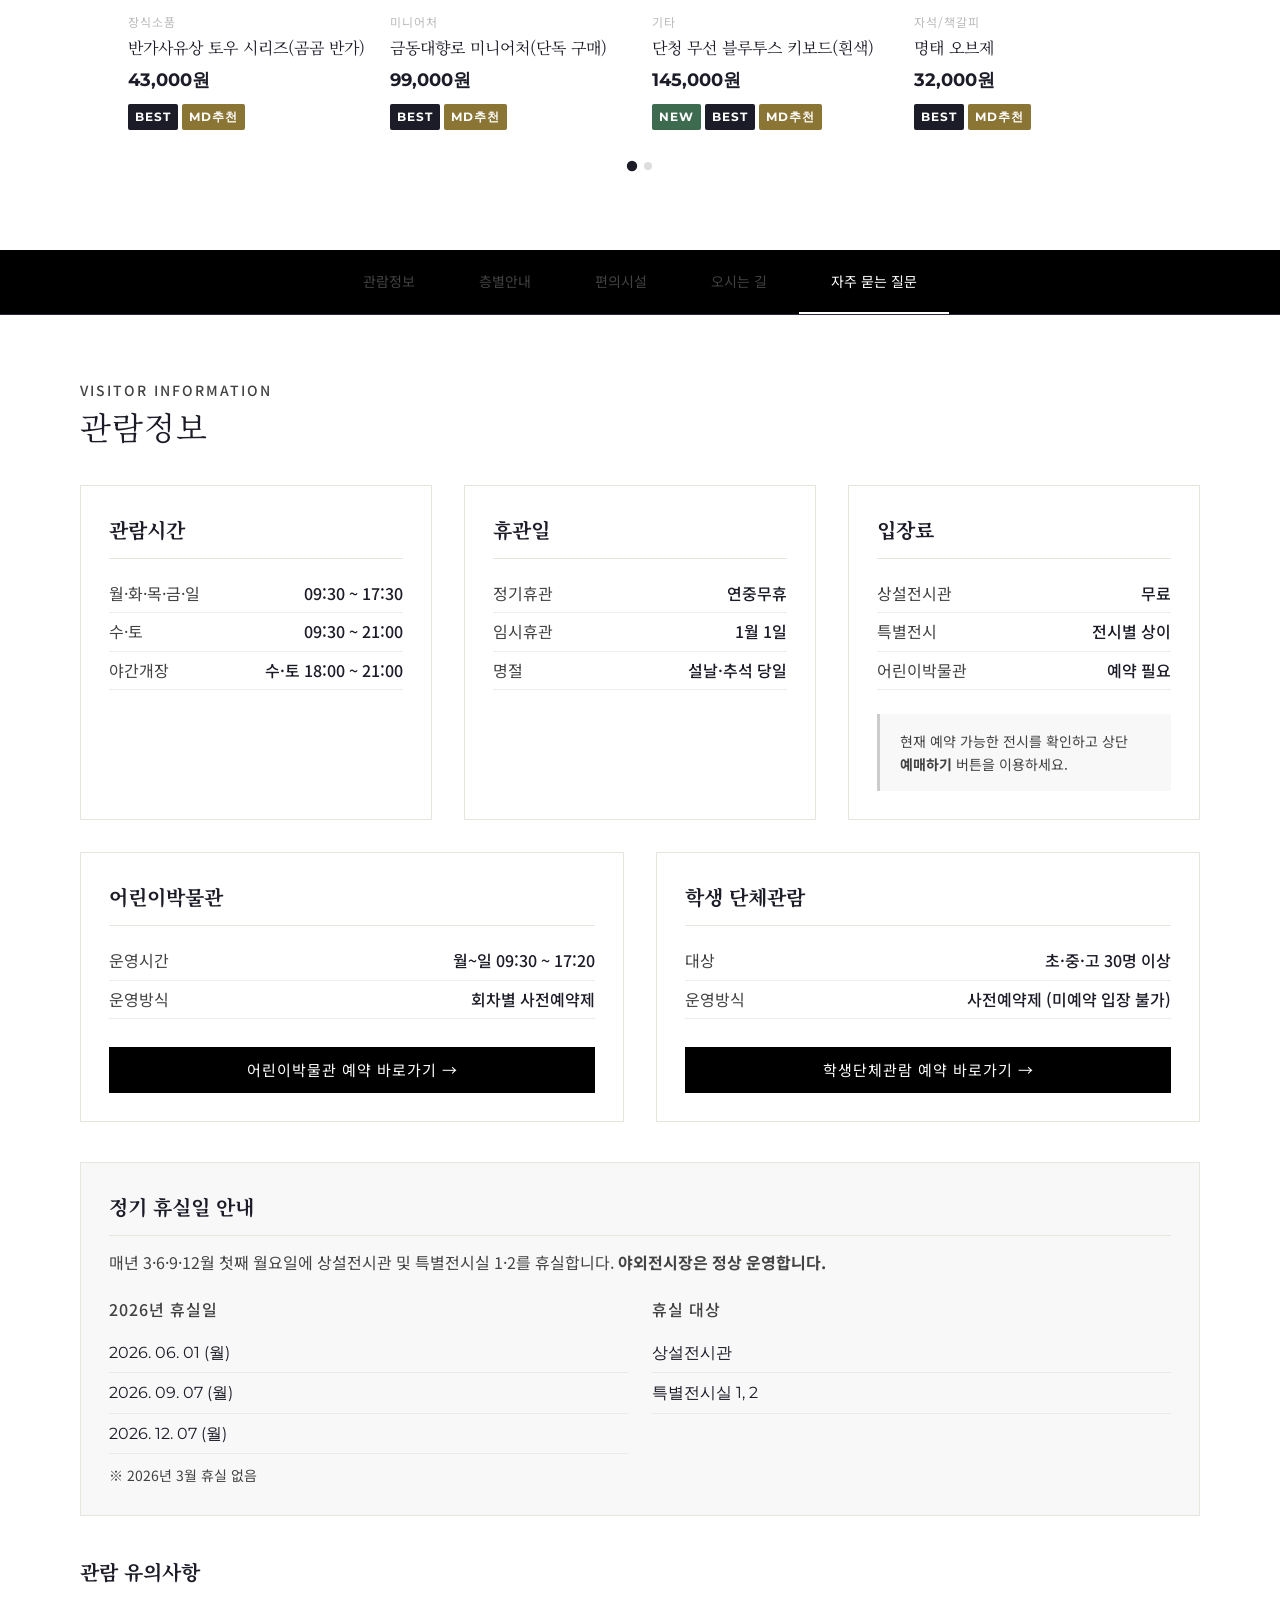
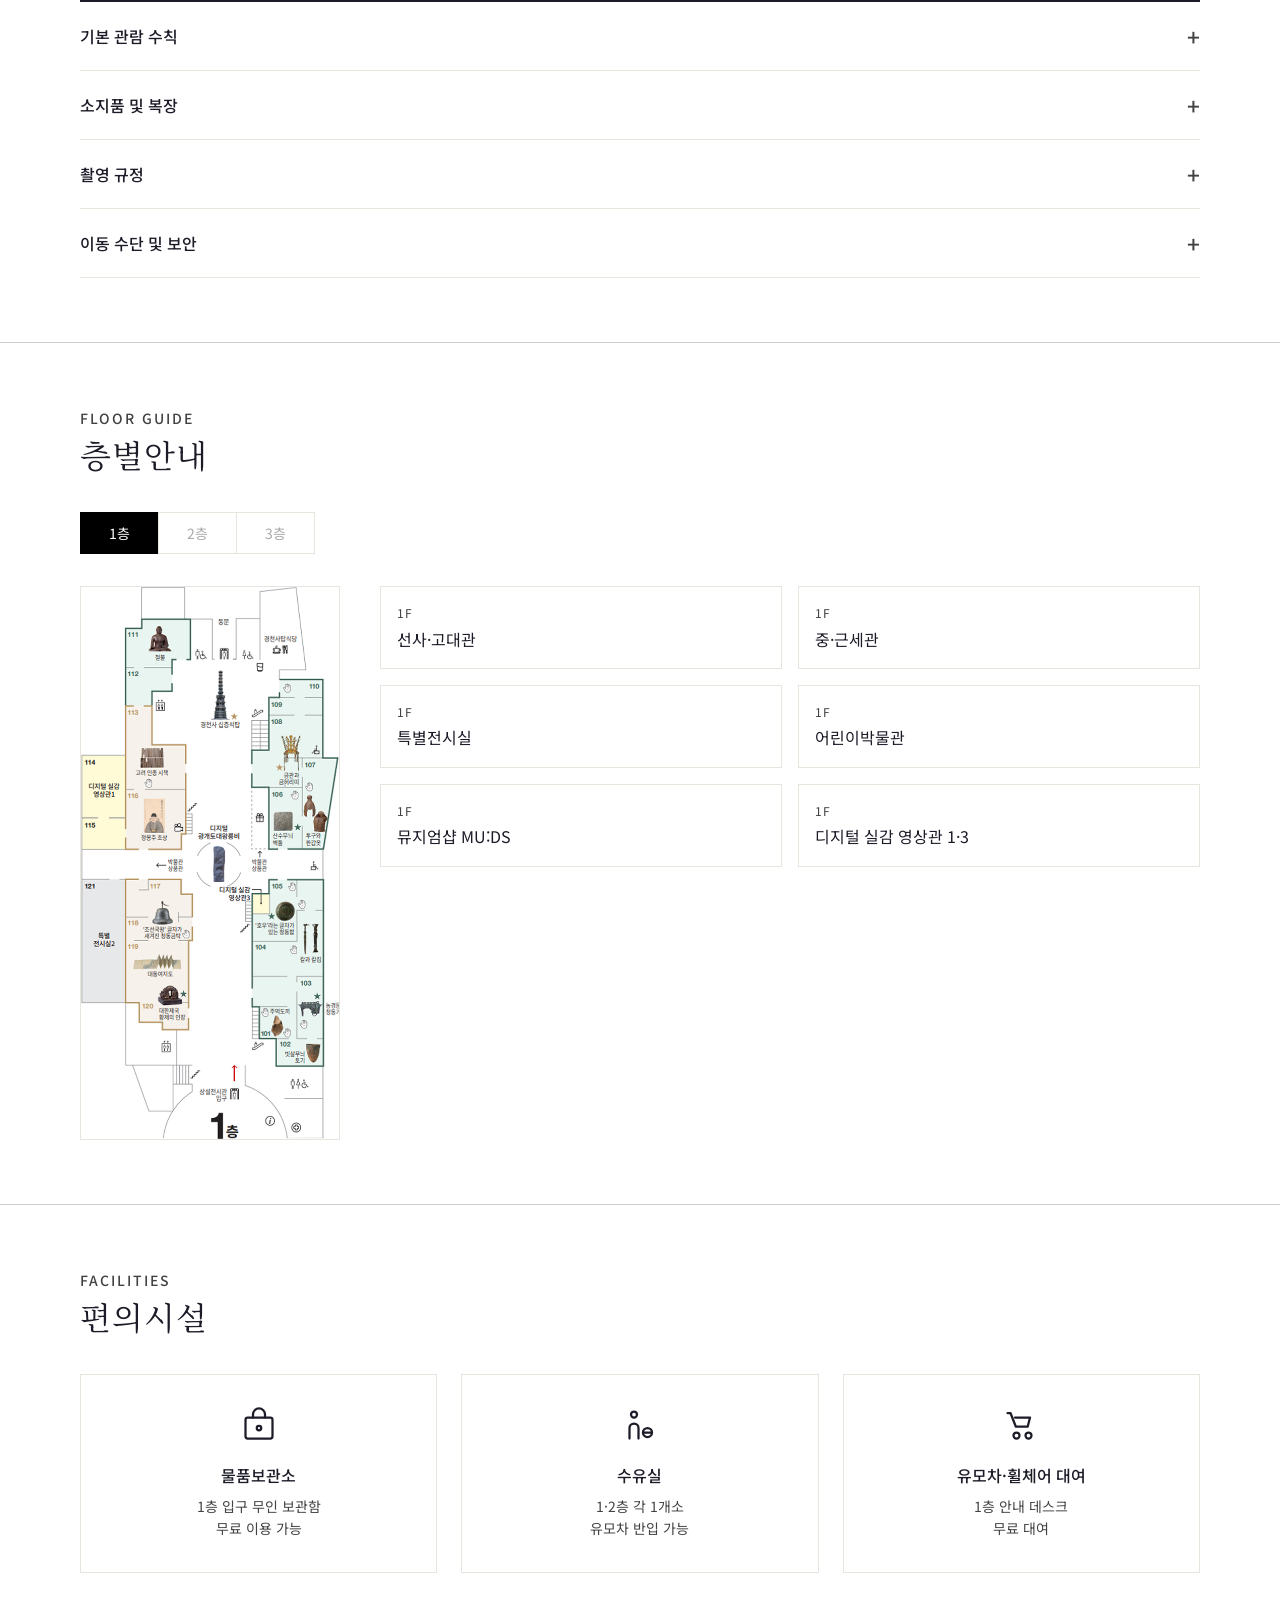
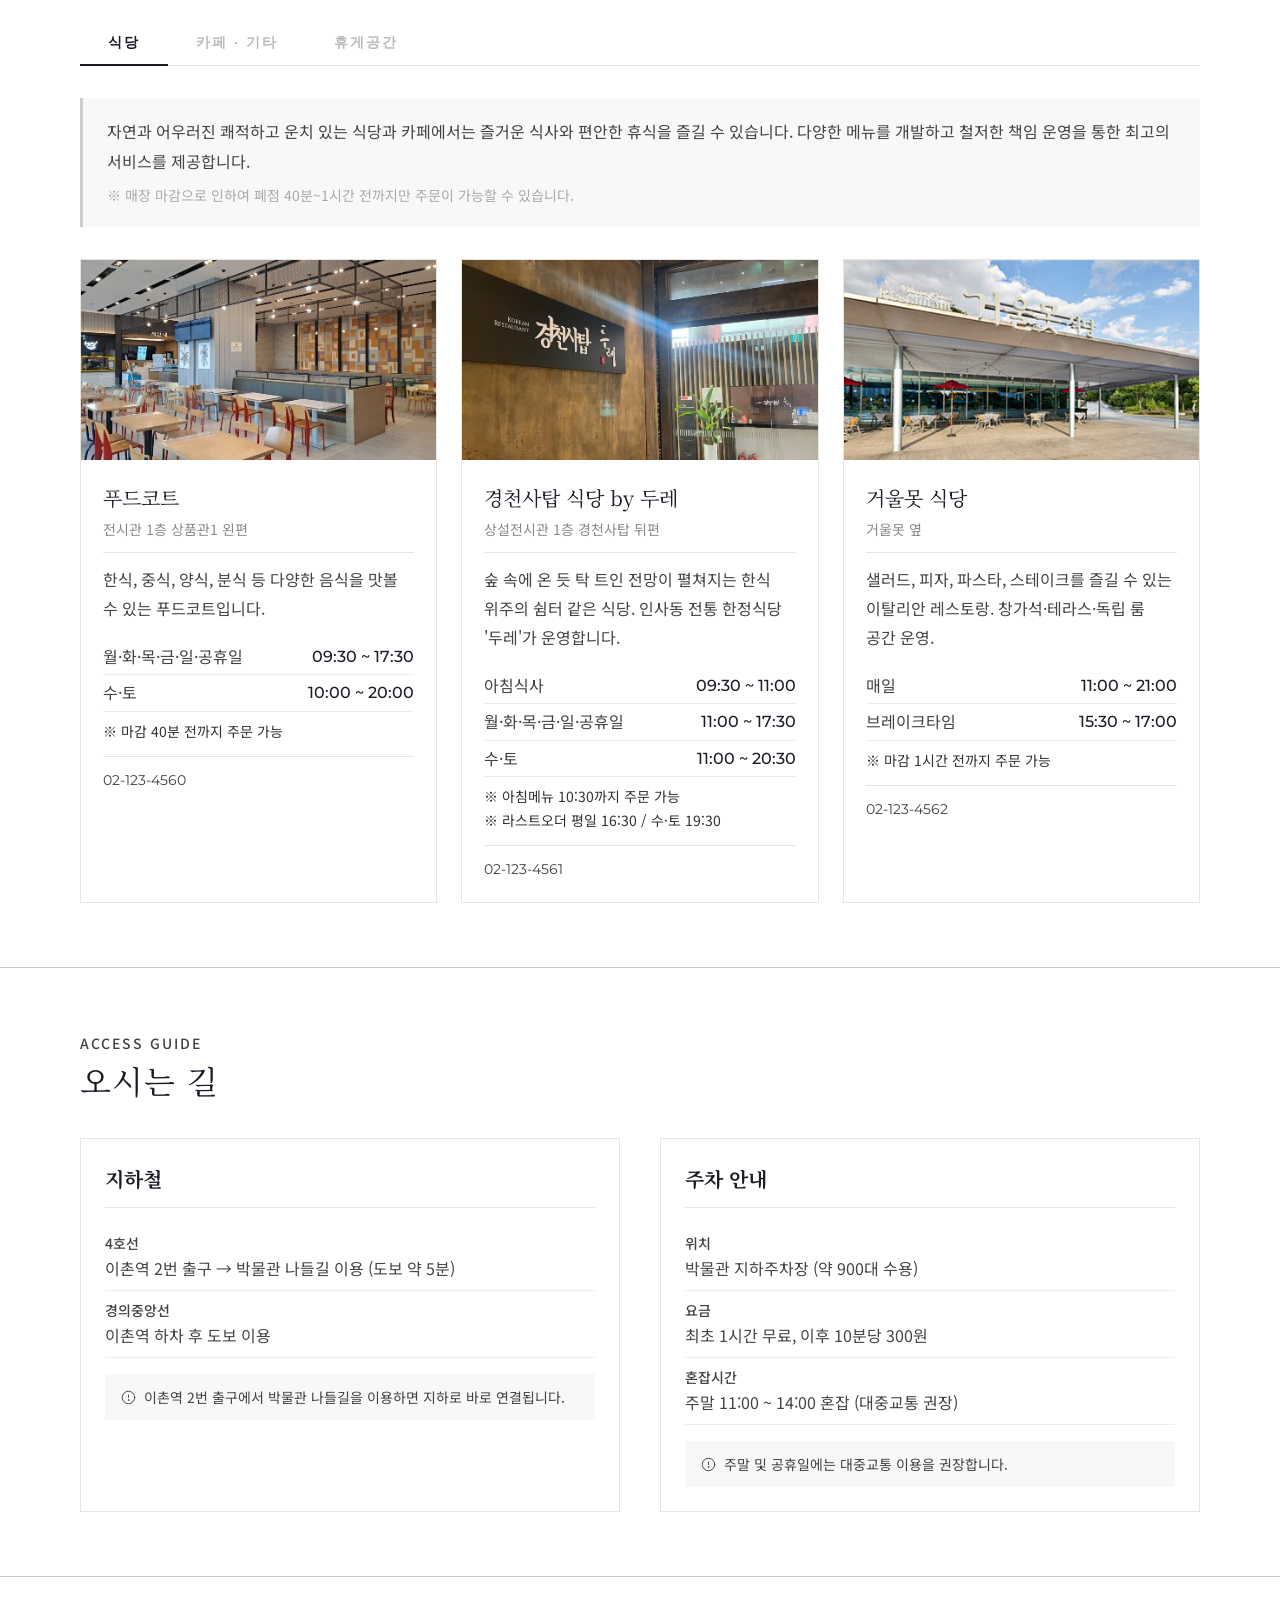
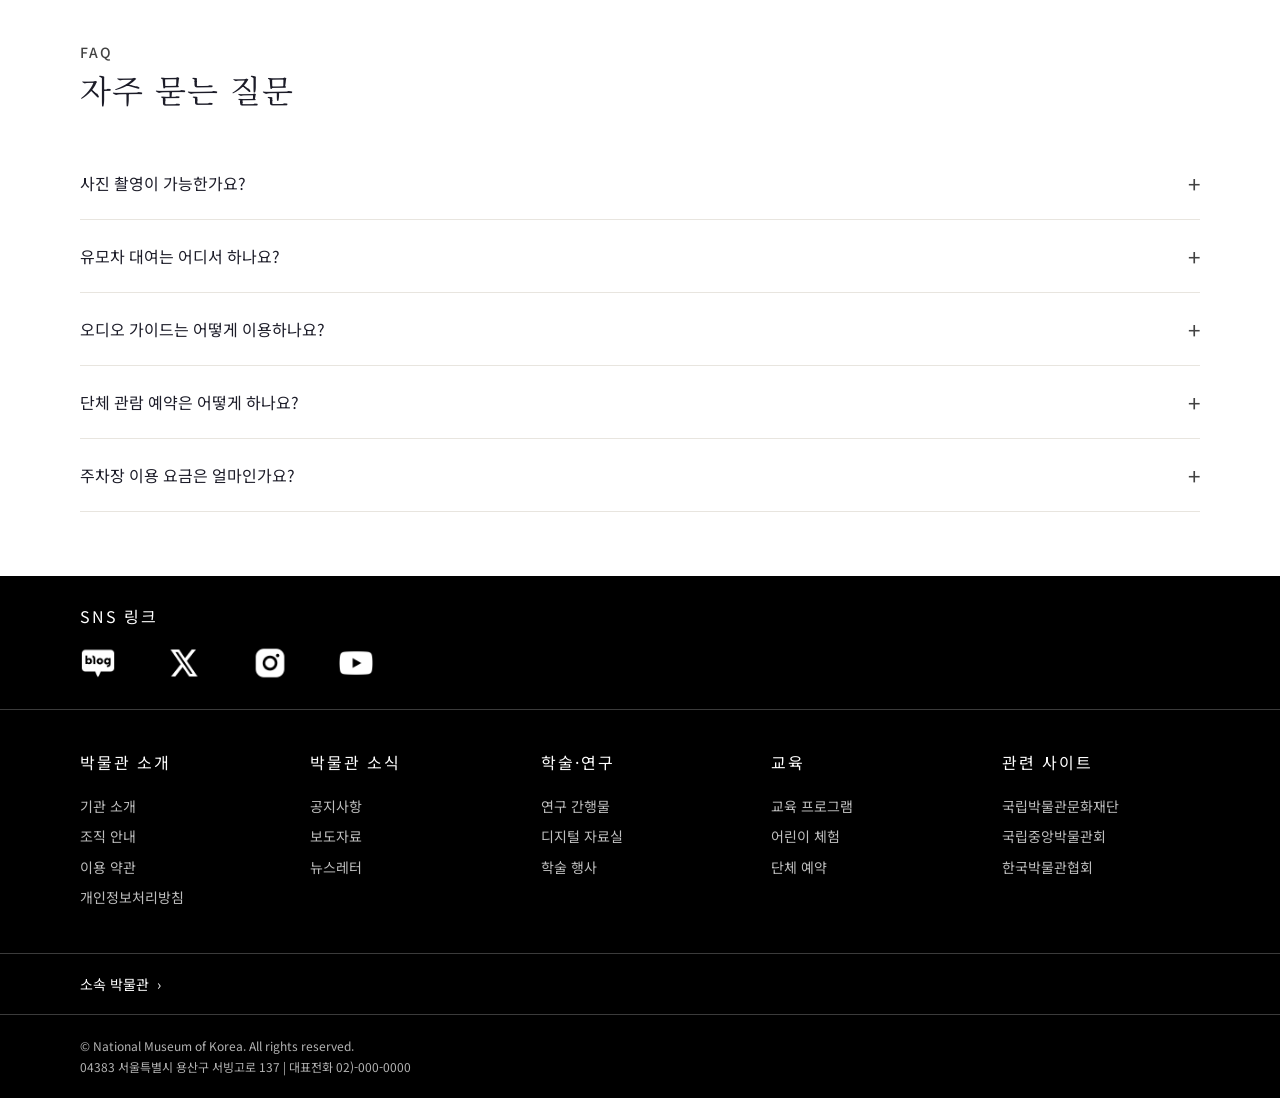
==== commit ca71525e: "메뉴개편" ====
--- a/index.html
+++ b/index.html
@@ -91,11 +91,14 @@
   </div>
   <nav class="header-nav" aria-label="주요 메뉴">
     <ul class="nav-list" role="menubar">
+      <!-- 상단 메뉴 = '더 보기' 전체메뉴 중 자주 찾는 메뉴의 바로가기 (이름은 전체메뉴와 똑같이) -->
       <li class="nav-list__item" role="none"><a href="#" role="menuitem">관람안내</a></li>
-      <li class="nav-list__item" role="none"><a href="#" role="menuitem">전시 및 행사</a></li>
+      <li class="nav-list__item" role="none"><a href="#" role="menuitem">전시 · 행사</a></li>
+      <li class="nav-list__item" role="none"><a href="#" role="menuitem">교육</a></li>
+      <li class="nav-list__item" role="none"><a href="#" role="menuitem">소장품 · 학술</a></li>
       <li class="nav-list__item" role="none"><a href="#" role="menuitem">박물관 이야기</a></li>
-      <li class="nav-list__item" role="none"><a href="#" role="menuitem">교육</a></li>
-      <li class="nav-list__item" role="none"><a href="#" role="menuitem">어린이 박물관</a></li>
+      <!-- 어린이박물관은 별도 사이트 → 새 창으로 열고 ↗ 표시 -->
+      <li class="nav-list__item" role="none"><a href="https://www.museum.go.kr/site/child/home" target="_blank" rel="noopener noreferrer" title="어린이박물관 (새 창)" role="menuitem">어린이박물관 <span class="ext-icon" aria-hidden="true">↗</span></a></li>
       <li class="nav-list__item nav-list__item--toggle" role="none">
         <a href="#" id="menuToggle" role="menuitem" onclick="toggleMegaMenu(); return false;">더 보기 ☰</a>
       </li>
@@ -130,33 +133,45 @@
       </div>
     </div>
     <div class="mega-menu__main">
+      <!-- 전체메뉴 = 사이트 전체 구조 -->
       <div class="mega-menu__col">
-        <p class="mega-menu__col-title" onclick="toggleMegaCol(this)">관람 <span class="mega-menu__col-arrow">›</span></p>
+        <p class="mega-menu__col-title" onclick="toggleMegaCol(this)">관람안내 <span class="mega-menu__col-arrow">›</span></p>
         <ul class="mega-menu__list">
           <li><a href="#">관람안내</a></li><li><a href="#">전시해설 · 예약하기</a></li>
           <li><a href="#">관람 · 편의시설</a></li><li><a href="#">접근성 안내</a></li><li><a href="#">오시는 길</a></li>
         </ul>
       </div>
       <div class="mega-menu__col">
-        <p class="mega-menu__col-title" onclick="toggleMegaCol(this)">전시 · 소장품 <span class="mega-menu__col-arrow">›</span></p>
+        <p class="mega-menu__col-title" onclick="toggleMegaCol(this)">전시 · 행사 <span class="mega-menu__col-arrow">›</span></p>
         <ul class="mega-menu__list">
           <li><a href="#">상설전시</a></li><li><a href="#">특별전시</a></li>
-          <li><a href="#">디지털 실감 영상관</a></li><li><a href="#">온라인 전시관</a></li><li><a href="#">소장품</a></li>
+          <li><a href="#">디지털 실감 영상관</a></li><li><a href="#">온라인 전시관</a></li><li><a href="#">공연 · 문화행사</a></li>
         </ul>
       </div>
       <div class="mega-menu__col">
-        <p class="mega-menu__col-title" onclick="toggleMegaCol(this)">교육 · 행사 <span class="mega-menu__col-arrow">›</span></p>
+        <p class="mega-menu__col-title" onclick="toggleMegaCol(this)">교육 <span class="mega-menu__col-arrow">›</span></p>
         <ul class="mega-menu__list">
-          <li><a href="#">교육 프로그램</a></li><li><a href="#">전문교육</a></li>
-          <li><a href="#">공연 · 문화행사</a></li><li><a href="#">어린이 박물관</a></li>
+          <li><a href="#">일반교육</a></li><li><a href="#">전문교육</a></li>
         </ul>
       </div>
       <div class="mega-menu__col">
-        <p class="mega-menu__col-title" onclick="toggleMegaCol(this)">박물관 안내 <span class="mega-menu__col-arrow">›</span></p>
+        <p class="mega-menu__col-title" onclick="toggleMegaCol(this)">소장품 · 학술 <span class="mega-menu__col-arrow">›</span></p>
         <ul class="mega-menu__list">
-          <li><a href="#">박물관 소개</a></li><li><a href="#">박물관 소식</a></li>
-          <li><a href="#">공지사항</a></li><li><a href="#">학술행사</a></li>
-          <li><a href="#">정기간행물</a></li><li><a href="#">도서관</a></li>
+          <li><a href="#">소장품</a></li><li><a href="#">소장품 이용 · 대여 신청</a></li>
+          <li><a href="#">학술행사</a></li><li><a href="#">정기간행물</a></li><li><a href="#">도서관</a></li>
+        </ul>
+      </div>
+      <div class="mega-menu__col">
+        <p class="mega-menu__col-title" onclick="toggleMegaCol(this)">박물관 이야기 <span class="mega-menu__col-arrow">›</span></p>
+        <ul class="mega-menu__list">
+          <li><a href="#">박물관 소개</a></li><li><a href="#">유물 보존 · 관리</a></li>
+          <li><a href="#">박물관 소식</a></li><li><a href="#">공지사항</a></li>
+        </ul>
+      </div>
+      <div class="mega-menu__col">
+        <p class="mega-menu__col-title" onclick="toggleMegaCol(this)">관련 사이트 <span class="mega-menu__col-arrow">›</span></p>
+        <ul class="mega-menu__list">
+          <li><a href="https://www.museum.go.kr/site/child/home" target="_blank" rel="noopener noreferrer" title="어린이박물관 (새 창)">어린이박물관 <span class="ext-icon" aria-hidden="true">↗</span></a></li>
         </ul>
       </div>
     </div>
@@ -1191,9 +1206,9 @@
 
 <nav class="bottom-nav">
   <a href="#" class="bottom-nav__item">관람안내</a>
-  <a href="#" class="bottom-nav__item">전시·행사</a>
+  <a href="#" class="bottom-nav__item">전시 · 행사</a>
   <a href="#" class="bottom-nav__item">교육</a>
-  <a href="#" class="bottom-nav__item">어린이 박물관</a>
+  <a href="#" class="bottom-nav__item">소장품</a>
 </nav>
 
 <button class="top-btn" id="topBtn" onclick="window.scrollTo({top:0, behavior:'smooth'})" aria-label="맨 위로">
--- a/css/style.css
+++ b/css/style.css
@@ -98,7 +98,10 @@
 .mega-menu { position: fixed; top: 0; left: 0; right: 0; height: auto; background: rgba(19,19,19,0.97); z-index: 999; transform: translateY(-100%); transition: transform 0.4s cubic-bezier(0.4,0,0.2,1); overflow-y: auto; }
 .mega-menu.open { transform: translateY(0); }
 .mega-menu__inner { padding: 48px var(--header-padding); }
-.mega-menu__main { display: grid; grid-template-columns: repeat(4,1fr); gap: 40px; }
+.mega-menu__main { display: grid; grid-template-columns: repeat(6,1fr); gap: 32px; }  /* 그룹 6개(관련 사이트 포함) 한 줄 */
+/* 1025~1279px: 6칸은 좁아서 메뉴 이름이 꺾임 → 3칸 × 2줄 */
+@media (min-width: 1025px) and (max-width: 1279px) { .mega-menu__main { grid-template-columns: repeat(3,1fr); } }
+.ext-icon { font-size: 0.85em; opacity: 0.7; margin-left: 2px; }  /* 외부 사이트(새 창) 표시 */
 .mega-menu__col-title { color: var(--white); font-size: 1rem; letter-spacing: 2px; font-weight: 600; margin-bottom: 16px; padding-bottom: 10px; border-bottom: 1px solid #444444; }
 .mega-menu__col-arrow { display: none; font-style: normal; transition: transform 0.3s ease; color: #666; font-size: 1rem; }
 .mega-menu__list li { padding: 3px 0; }
@@ -579,7 +582,7 @@
 
   /* ── 메가메뉴 / 검색바 ── */
   .mega-menu__inner { padding: 20px var(--header-padding); }
-  .mega-menu__main { grid-template-columns: repeat(2,1fr); gap: 16px; }
+  .mega-menu__main { grid-template-columns: repeat(3,1fr); gap: 16px 24px; }  /* 그룹 6개 → 3칸 × 2줄 */
   .search-bar { padding: 16px 40px; }
 }
 
